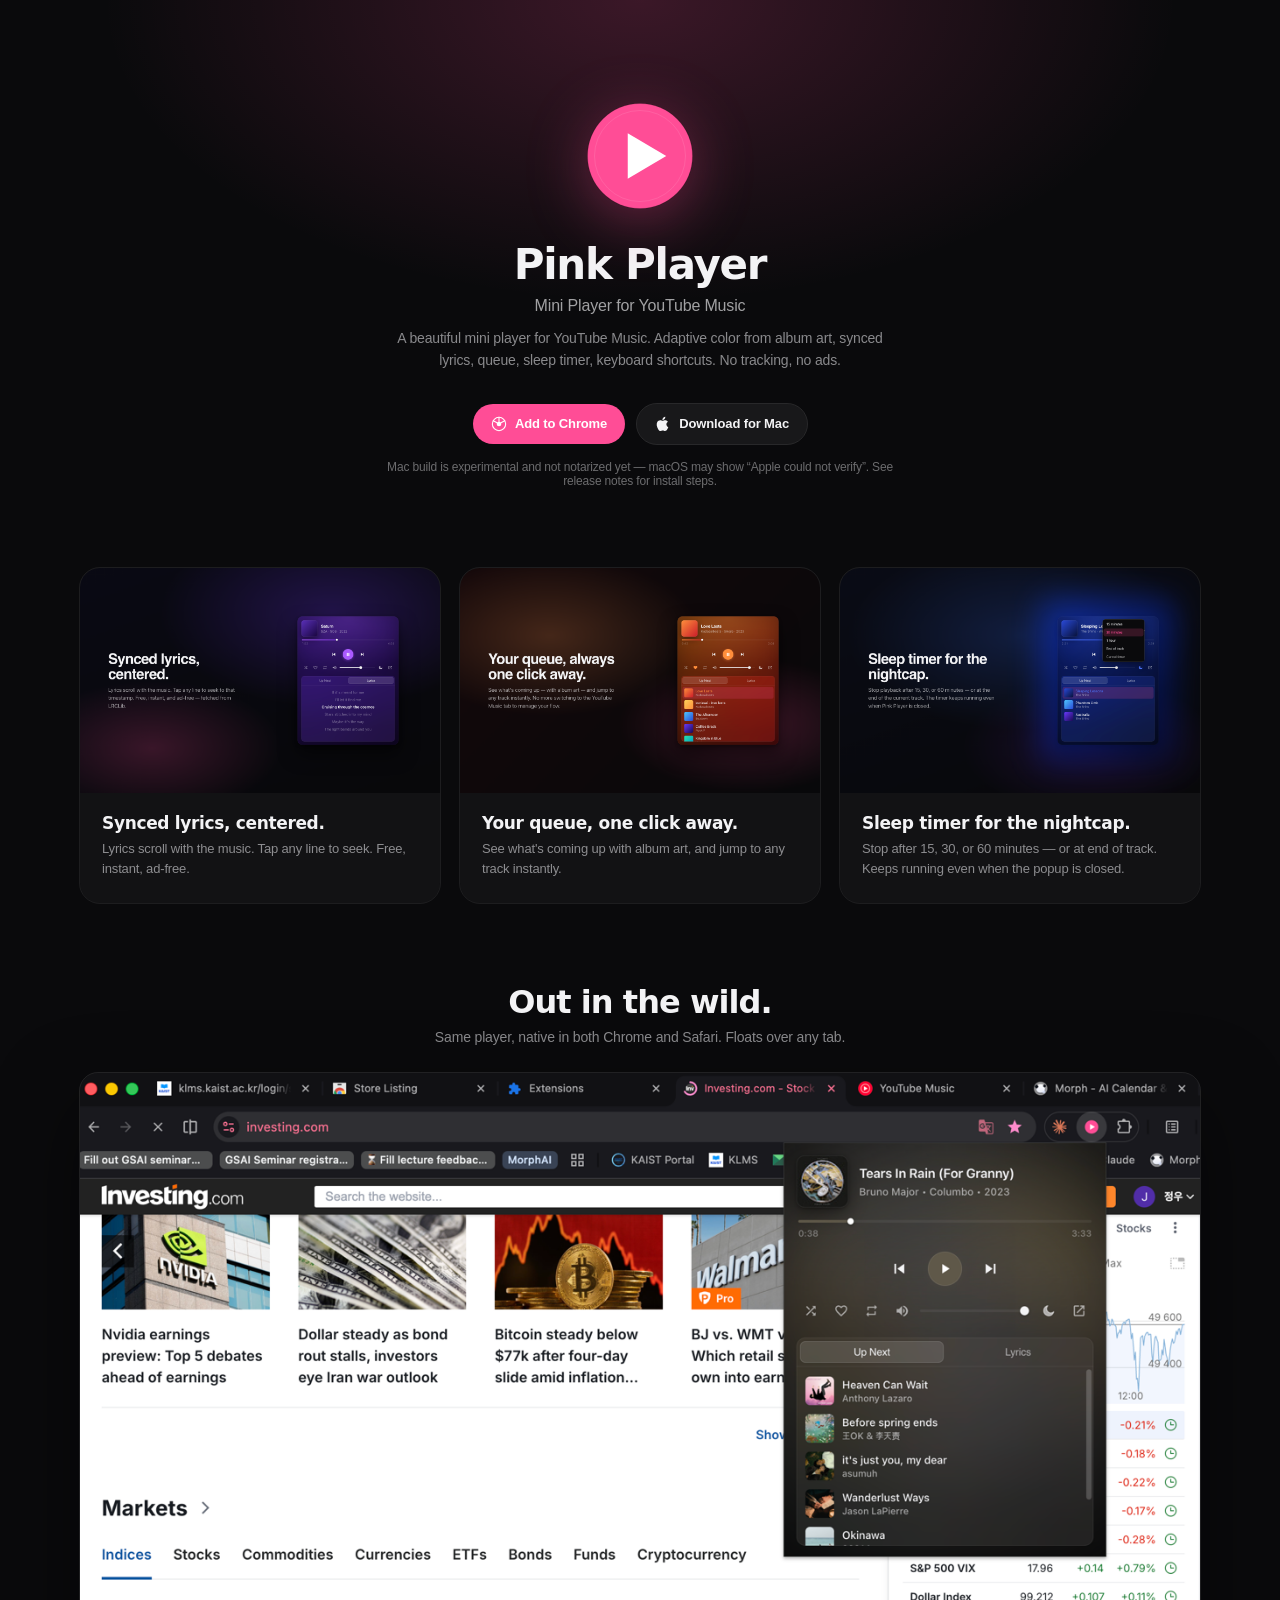
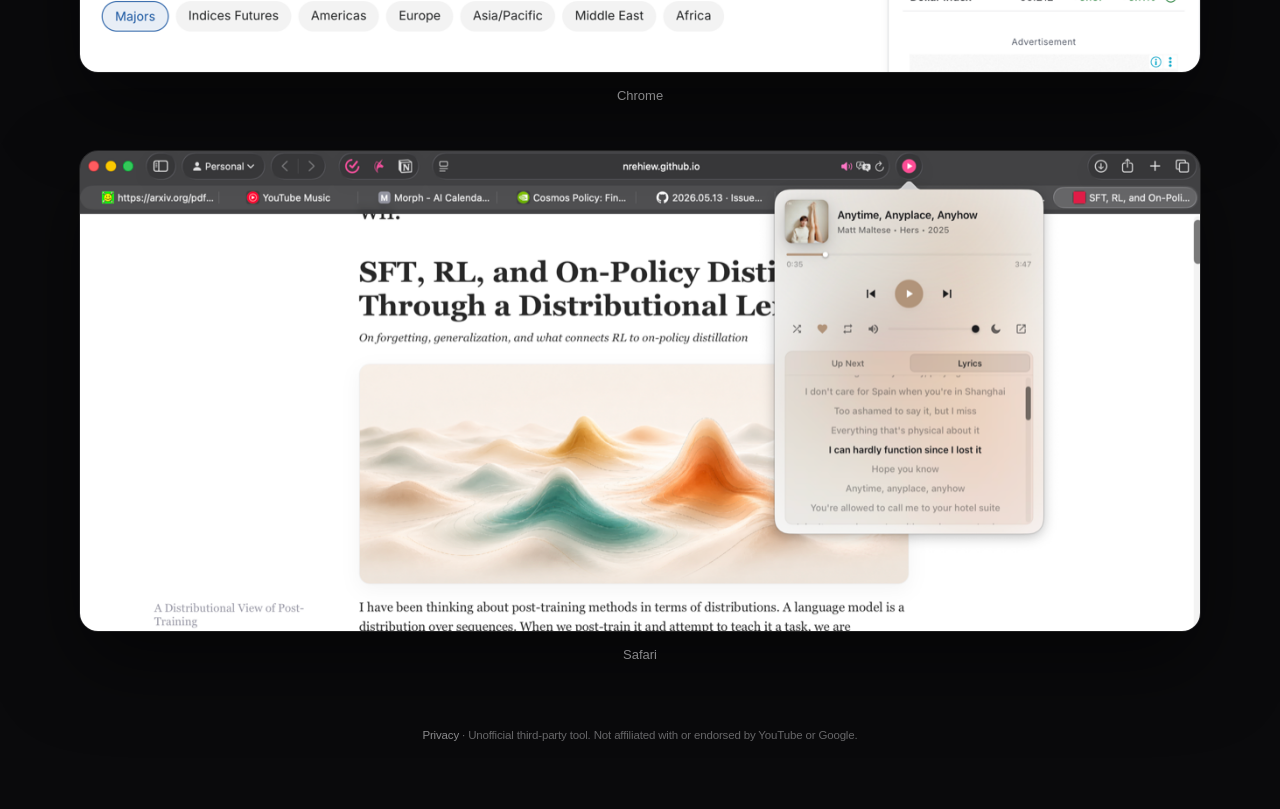
==== index.html @ 6474aeee "Clarify Mac build notarization warning" ====
<!DOCTYPE html>
<html lang="en">
<head>
  <meta charset="utf-8" />
  <meta name="viewport" content="width=device-width, initial-scale=1" />
  <title>Pink Player — Mini for YouTube Music</title>
  <meta name="description" content="Beautiful mini player for YouTube Music. Adaptive color, synced lyrics, queue, sleep timer." />
  <meta property="og:title" content="Pink Player — Mini for YouTube Music" />
  <meta property="og:description" content="Beautiful mini player for YouTube Music. Adaptive color, synced lyrics, queue, sleep timer." />
  <meta property="og:image" content="https://raw.githubusercontent.com/jungwoo-ahn/Pink-Player/main/screenshots/social-preview.png" />
  <link rel="icon" type="image/svg+xml" href="data:image/svg+xml,%3Csvg xmlns='http://www.w3.org/2000/svg' viewBox='0 0 64 64'%3E%3Ccircle cx='32' cy='32' r='30' fill='%23ff4d96'/%3E%3Cpath d='M25 19 L25 45 L47 32 Z' fill='white'/%3E%3C/svg%3E" />
  <style>
    :root { color-scheme: dark; }
    * { box-sizing: border-box; }
    html, body { background: #0a0a0c; }
    body {
      margin: 0;
      padding: 0 24px 64px;
      font-family: -apple-system, BlinkMacSystemFont, "SF Pro Text", "Helvetica Neue", sans-serif;
      letter-spacing: -0.01em;
      color: #f3f3f5;
      -webkit-font-smoothing: antialiased;
      display: flex;
      flex-direction: column;
      align-items: center;
    }
    .ambient {
      position: absolute; top: 0; left: 0; right: 0; height: 720px; z-index: 0; pointer-events: none;
      background: radial-gradient(60% 60% at 50% 0%, rgba(255,77,150,0.20), transparent 70%);
    }

    /* =========================================================================
       Hero
       ========================================================================= */
    .hero {
      position: relative; z-index: 1;
      max-width: 520px; width: 100%;
      text-align: center;
      padding: 100px 0 56px;
    }
    .icon {
      width: 112px; height: 112px;
      margin: 0 auto 24px;
      filter: drop-shadow(0 12px 30px rgba(255,77,150,0.35));
    }
    h1 {
      font-family: -apple-system, BlinkMacSystemFont, "SF Pro Display", system-ui, sans-serif;
      font-size: 42px; font-weight: 700;
      letter-spacing: -0.03em;
      margin: 0 0 8px;
    }
    .tag {
      font-size: 16px;
      color: rgba(243,243,245,0.65);
      margin: 0 0 12px;
    }
    .desc {
      font-size: 14px;
      color: rgba(243,243,245,0.55);
      margin: 0 0 32px;
      line-height: 1.6;
    }
    .actions {
      display: flex; gap: 12px;
      justify-content: center; flex-wrap: wrap;
    }
    .btn {
      display: inline-flex; align-items: center; justify-content: center;
      height: 40px; padding: 0 18px;
      border-radius: 20px;
      font-size: 13px; font-weight: 600;
      letter-spacing: -0.01em;
      text-decoration: none;
      transition: transform 120ms ease, background-color 160ms ease, opacity 160ms ease;
    }
    .btn-primary { background: #ff4d96; color: #fff; }
    .btn-primary:hover { transform: scale(1.03); }
    .btn-ghost {
      background: rgba(255,255,255,0.06);
      color: #f3f3f5;
      outline: 0.5px solid rgba(255,255,255,0.12);
    }
    .btn-ghost:hover { background: rgba(255,255,255,0.10); }
    .btn svg { width: 16px; height: 16px; margin-right: 8px; }
    .hint {
      margin: 16px 0 0;
      color: rgba(243,243,245,0.42);
      font-size: 12px;
    }

    /* =========================================================================
       Features
       ========================================================================= */
    .features {
      position: relative; z-index: 1;
      width: 100%; max-width: 1120px;
      display: grid;
      grid-template-columns: repeat(3, 1fr);
      gap: 20px;
      margin: 24px 0 0;
    }
    .feature {
      background: rgba(255,255,255,0.03);
      border-radius: 20px;
      outline: 0.5px solid rgba(255,255,255,0.08);
      outline-offset: -0.5px;
      overflow: hidden;
      display: flex; flex-direction: column;
    }
    .feature img {
      display: block;
      width: 100%;
      aspect-ratio: 1280 / 800;
      object-fit: cover;
      background: #0a0a0c;
    }
    .feature .copy { padding: 20px 22px 24px; }
    .feature h3 {
      margin: 0 0 6px;
      font-family: -apple-system, BlinkMacSystemFont, "SF Pro Display", system-ui, sans-serif;
      font-size: 17px; font-weight: 600;
      letter-spacing: -0.02em;
    }
    .feature p {
      margin: 0;
      font-size: 13px;
      line-height: 1.55;
      color: rgba(243,243,245,0.55);
    }
    @media (max-width: 760px) {
      .features { grid-template-columns: 1fr; max-width: 520px; }
    }

    /* =========================================================================
       Out in the wild — Chrome & Safari
       ========================================================================= */
    .wild {
      position: relative; z-index: 1;
      width: 100%; max-width: 1120px;
      margin: 80px 0 0;
      text-align: center;
    }
    .wild h2 {
      font-family: -apple-system, BlinkMacSystemFont, "SF Pro Display", system-ui, sans-serif;
      font-size: 32px; font-weight: 700;
      letter-spacing: -0.03em;
      margin: 0 0 8px;
    }
    .wild .sub {
      margin: 0 0 28px;
      color: rgba(243,243,245,0.55);
      font-size: 14px;
    }
    .wild .shots {
      display: flex;
      flex-direction: column;
      gap: 48px;
    }
    .wild .shot { text-align: center; }
    .wild .shot .frame {
      border-radius: 18px;
      overflow: hidden;
      outline: 0.5px solid rgba(255,255,255,0.10);
      outline-offset: -0.5px;
      box-shadow: 0 32px 80px rgba(0,0,0,0.5);
    }
    .wild .shot img {
      display: block;
      width: 100%;
      height: auto;
      background: #0a0a0c;
    }
    .wild .shot .label {
      margin: 16px 0 0;
      font-size: 13px;
      color: rgba(243,243,245,0.55);
      letter-spacing: 0;
    }

    /* =========================================================================
       Footer
       ========================================================================= */
    .footer {
      position: relative; z-index: 1;
      max-width: 520px; width: 100%;
      margin-top: 64px;
      text-align: center;
      color: rgba(243,243,245,0.4);
      font-size: 11.5px;
      line-height: 1.7;
    }
    .footer a { color: rgba(243,243,245,0.55); text-decoration: none; }
    .footer a:hover { color: #f3f3f5; }
  </style>
</head>
<body>
  <div class="ambient"></div>

  <main class="hero">
    <svg class="icon" viewBox="0 0 64 64" xmlns="http://www.w3.org/2000/svg">
      <circle cx="32" cy="32" r="30" fill="#ff4d96"/>
      <circle cx="32" cy="32" r="30" fill="none" stroke="rgba(0,0,0,0.14)" stroke-width="0.6"/>
      <circle cx="32" cy="32" r="26" fill="none" stroke="rgba(255,255,255,0.12)" stroke-width="0.5"/>
      <path d="M25 19 L25 45 L47 32 Z" fill="#fff"/>
    </svg>
    <h1>Pink Player</h1>
    <p class="tag">Mini Player for YouTube Music</p>
    <p class="desc">
      A beautiful mini player for YouTube Music. Adaptive color from album art, synced lyrics, queue, sleep timer, keyboard shortcuts. No tracking, no ads.
    </p>
    <div class="actions">
      <a class="btn btn-primary" href="https://chromewebstore.google.com/detail/pink-player-%E2%80%94-mini-for-yo/aaikooaeajlfemfgfmembjkpbppmfloo">
        <svg viewBox="0 0 24 24" fill="none" aria-hidden="true">
          <circle cx="12" cy="12" r="10" stroke="currentColor" stroke-width="1.6"/>
          <circle cx="12" cy="12" r="3.5" fill="currentColor"/>
          <path d="M12 2 L12 8.5 M20.66 7 L15 10.25 M3.34 7 L9 10.25" stroke="currentColor" stroke-width="1.6" stroke-linecap="round"/>
        </svg>
        Add to Chrome
      </a>
      <a class="btn btn-ghost" href="https://github.com/jungwoo-ahn/pink-player-site/releases/download/mac-v1.0-debug/pink-player-1.0-mac-debug-v0.2.7-adhoc.zip">
        <svg viewBox="0 0 24 24" fill="currentColor" aria-hidden="true">
          <path d="M17.05 12.5c-.03-2.7 2.2-4 2.3-4.06-1.25-1.83-3.2-2.08-3.9-2.1-1.66-.17-3.24.97-4.08.97-.85 0-2.14-.95-3.52-.92-1.81.03-3.49 1.05-4.42 2.67-1.88 3.27-.48 8.1 1.36 10.76.9 1.3 1.96 2.76 3.35 2.7 1.35-.05 1.86-.87 3.49-.87 1.63 0 2.09.87 3.52.84 1.45-.02 2.37-1.32 3.26-2.62 1.03-1.5 1.45-2.97 1.47-3.05-.03-.01-2.82-1.08-2.85-4.32zm-2.67-7.94c.74-.9 1.24-2.15 1.1-3.4-1.07.05-2.36.72-3.13 1.6-.69.78-1.3 2.05-1.14 3.27 1.2.1 2.42-.6 3.17-1.47z"/>
        </svg>
        Download for Mac
      </a>
    </div>
    <p class="hint">
      Mac build is experimental and not notarized yet — macOS may show “Apple could not verify”. See release notes for install steps.
    </p>
  </main>

  <section class="features">
    <article class="feature">
      <img src="screenshots/feature-lyrics.png" alt="Synced lyrics in Pink Player" />
      <div class="copy">
        <h3>Synced lyrics, centered.</h3>
        <p>Lyrics scroll with the music. Tap any line to seek. Free, instant, ad-free.</p>
      </div>
    </article>
    <article class="feature">
      <img src="screenshots/feature-queue.png" alt="Queue view in Pink Player" />
      <div class="copy">
        <h3>Your queue, one click away.</h3>
        <p>See what's coming up with album art, and jump to any track instantly.</p>
      </div>
    </article>
    <article class="feature">
      <img src="screenshots/feature-sleep.png" alt="Sleep timer in Pink Player" />
      <div class="copy">
        <h3>Sleep timer for the nightcap.</h3>
        <p>Stop after 15, 30, or 60 minutes — or at end of track. Keeps running even when the popup is closed.</p>
      </div>
    </article>
  </section>

  <section class="wild">
    <h2>Out in the wild.</h2>
    <p class="sub">Same player, native in both Chrome and Safari. Floats over any tab.</p>
    <div class="shots">
      <div class="shot">
        <div class="frame">
          <img src="screenshots/screenshot-chrome.png" alt="Pink Player popup in Chrome, over a Google page" />
        </div>
        <p class="label">Chrome</p>
      </div>
      <div class="shot">
        <div class="frame">
          <img src="screenshots/screenshot-safari.png" alt="Pink Player popup in Safari, over apple.com" />
        </div>
        <p class="label">Safari</p>
      </div>
    </div>
  </section>

  <footer class="footer">
    <a href="privacy.html">Privacy</a> · Unofficial third-party tool. Not affiliated with or endorsed by YouTube or Google.
  </footer>
</body>
</html>
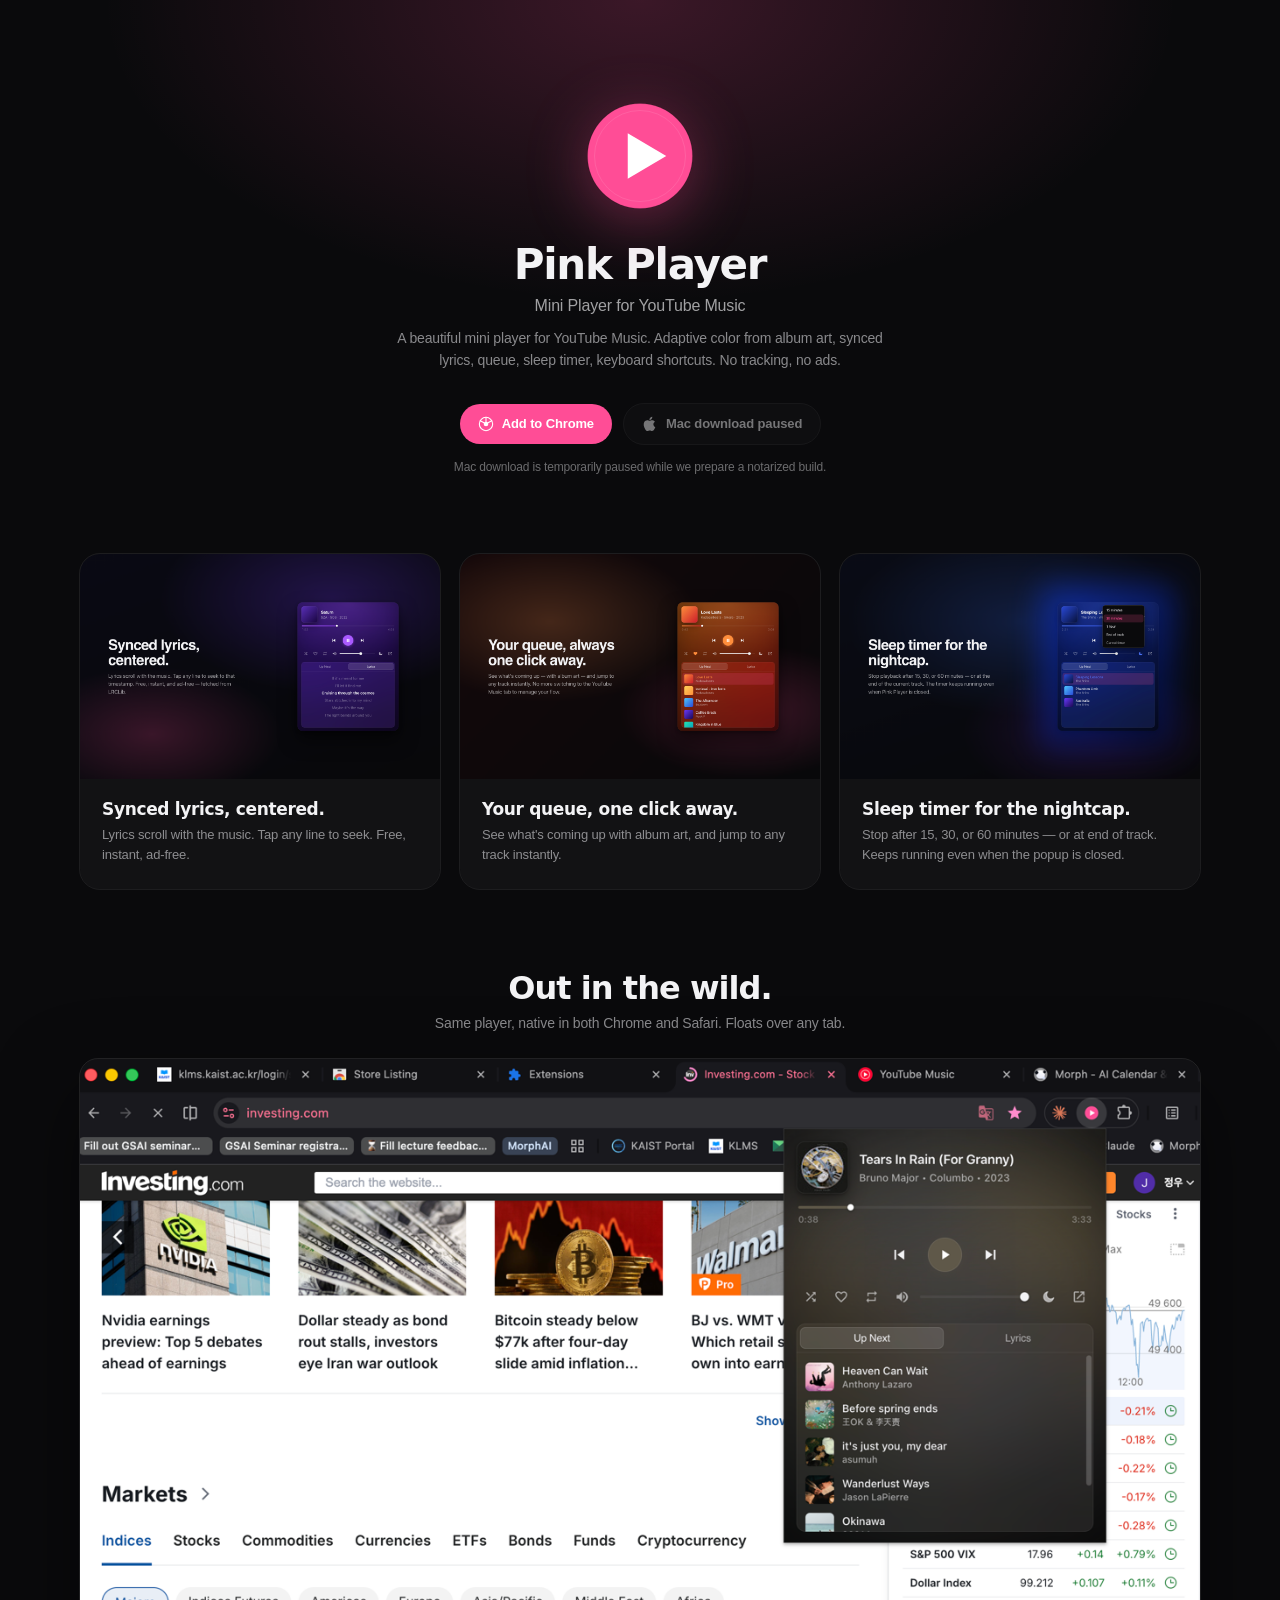
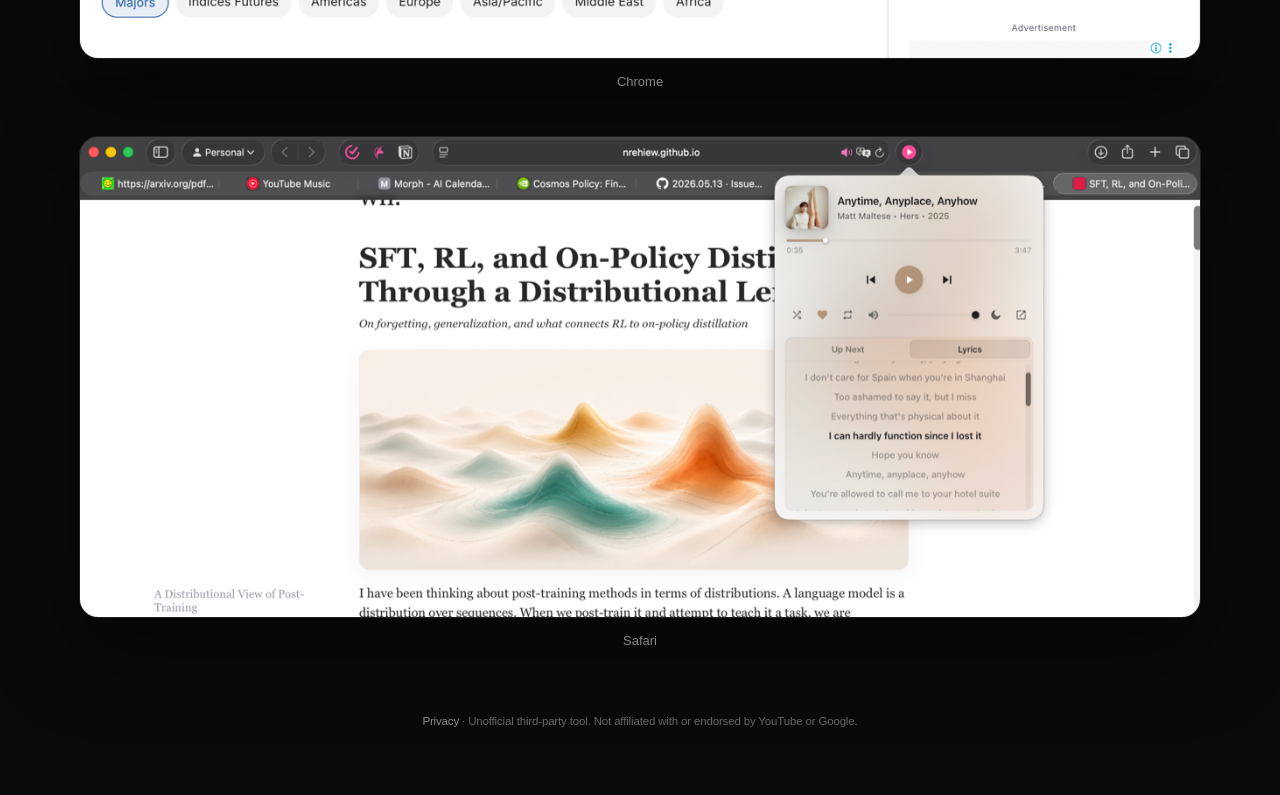
==== commit 6e7facb1: "Pause public Mac download" ====
--- a/index.html
+++ b/index.html
@@ -81,6 +81,13 @@
       outline: 0.5px solid rgba(255,255,255,0.12);
     }
     .btn-ghost:hover { background: rgba(255,255,255,0.10); }
+    .btn-disabled,
+    .btn-disabled:hover {
+      cursor: not-allowed;
+      opacity: 0.46;
+      transform: none;
+      background: rgba(255,255,255,0.04);
+    }
     .btn svg { width: 16px; height: 16px; margin-right: 8px; }
     .hint {
       margin: 16px 0 0;
@@ -217,15 +224,15 @@
         </svg>
         Add to Chrome
       </a>
-      <a class="btn btn-ghost" href="https://github.com/jungwoo-ahn/pink-player-site/releases/download/mac-v1.0-debug/pink-player-1.0-mac-debug-v0.2.7-adhoc.zip">
+      <span class="btn btn-ghost btn-disabled" aria-disabled="true" title="Temporarily unavailable while we prepare a notarized Mac build">
         <svg viewBox="0 0 24 24" fill="currentColor" aria-hidden="true">
           <path d="M17.05 12.5c-.03-2.7 2.2-4 2.3-4.06-1.25-1.83-3.2-2.08-3.9-2.1-1.66-.17-3.24.97-4.08.97-.85 0-2.14-.95-3.52-.92-1.81.03-3.49 1.05-4.42 2.67-1.88 3.27-.48 8.1 1.36 10.76.9 1.3 1.96 2.76 3.35 2.7 1.35-.05 1.86-.87 3.49-.87 1.63 0 2.09.87 3.52.84 1.45-.02 2.37-1.32 3.26-2.62 1.03-1.5 1.45-2.97 1.47-3.05-.03-.01-2.82-1.08-2.85-4.32zm-2.67-7.94c.74-.9 1.24-2.15 1.1-3.4-1.07.05-2.36.72-3.13 1.6-.69.78-1.3 2.05-1.14 3.27 1.2.1 2.42-.6 3.17-1.47z"/>
         </svg>
-        Download for Mac
-      </a>
+        Mac download paused
+      </span>
     </div>
     <p class="hint">
-      Mac build is experimental and not notarized yet — macOS may show “Apple could not verify”. See release notes for install steps.
+      Mac download is temporarily paused while we prepare a notarized build.
     </p>
   </main>
 
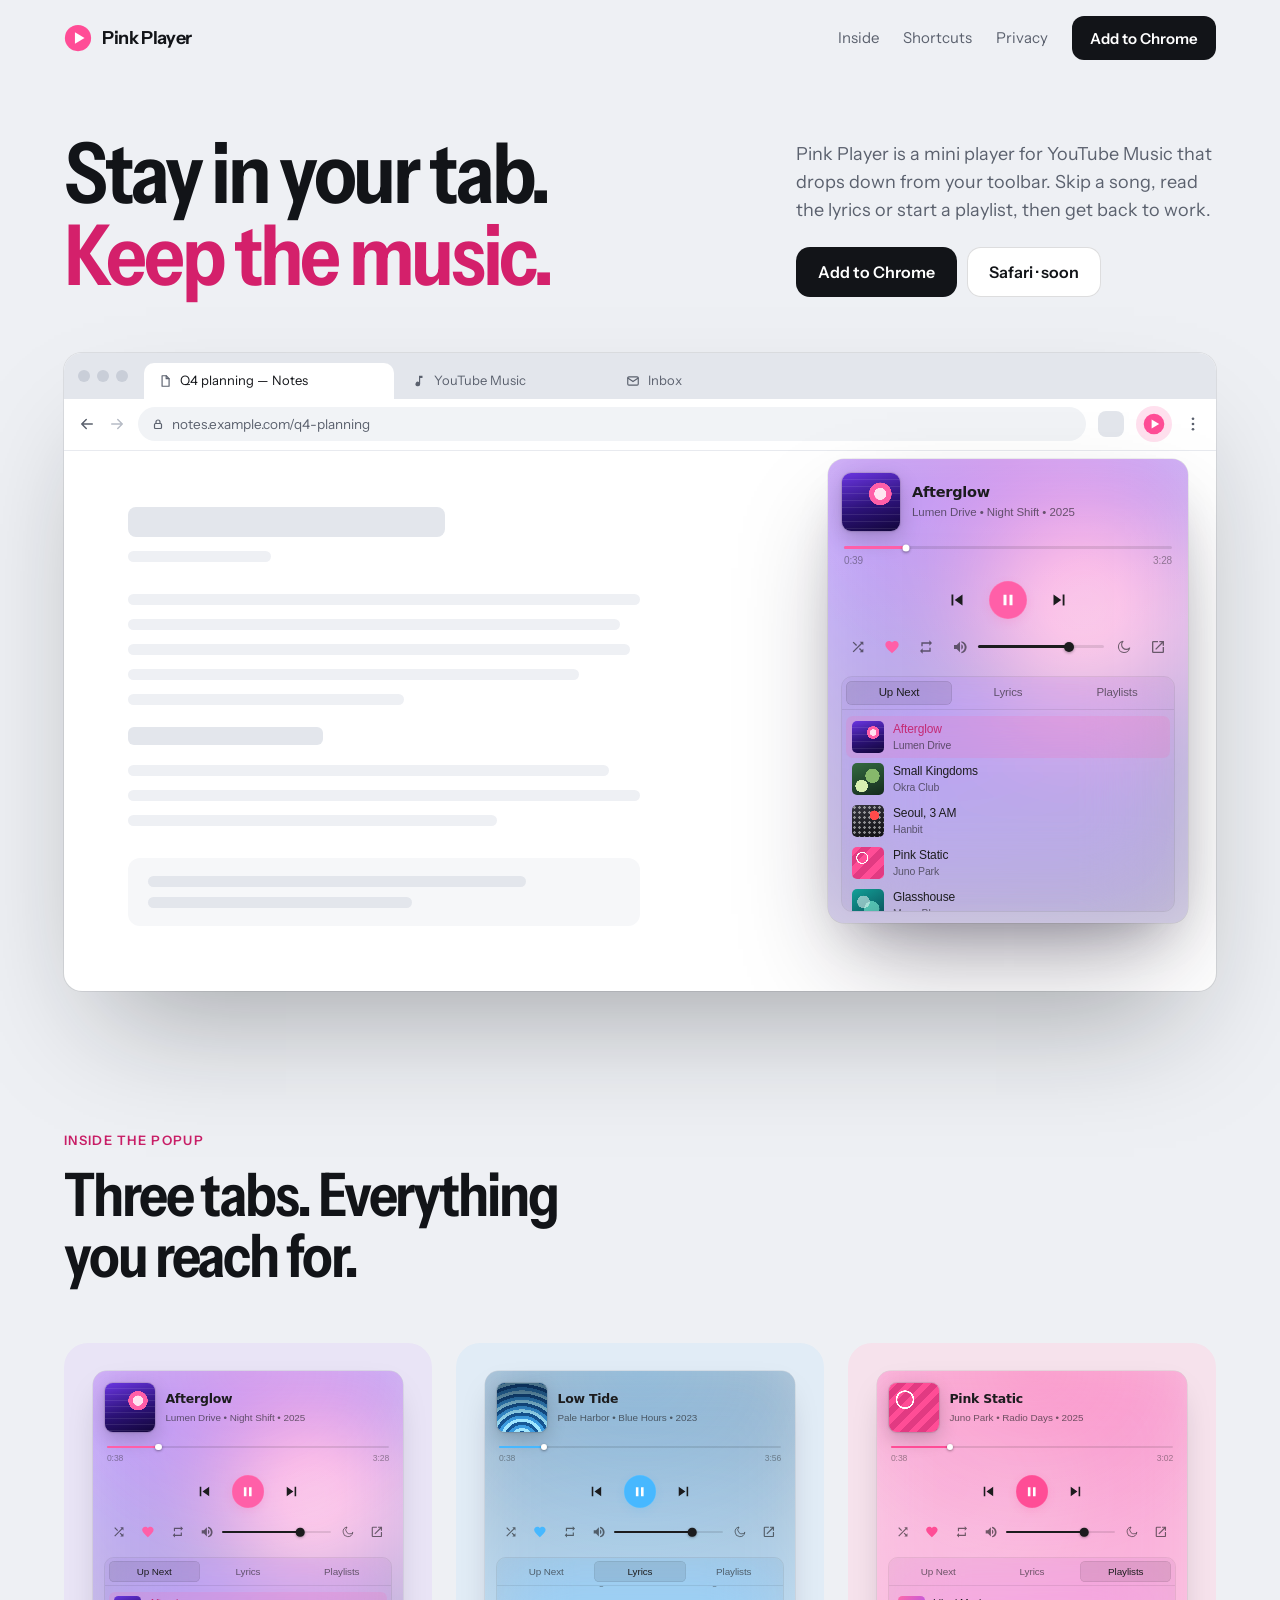
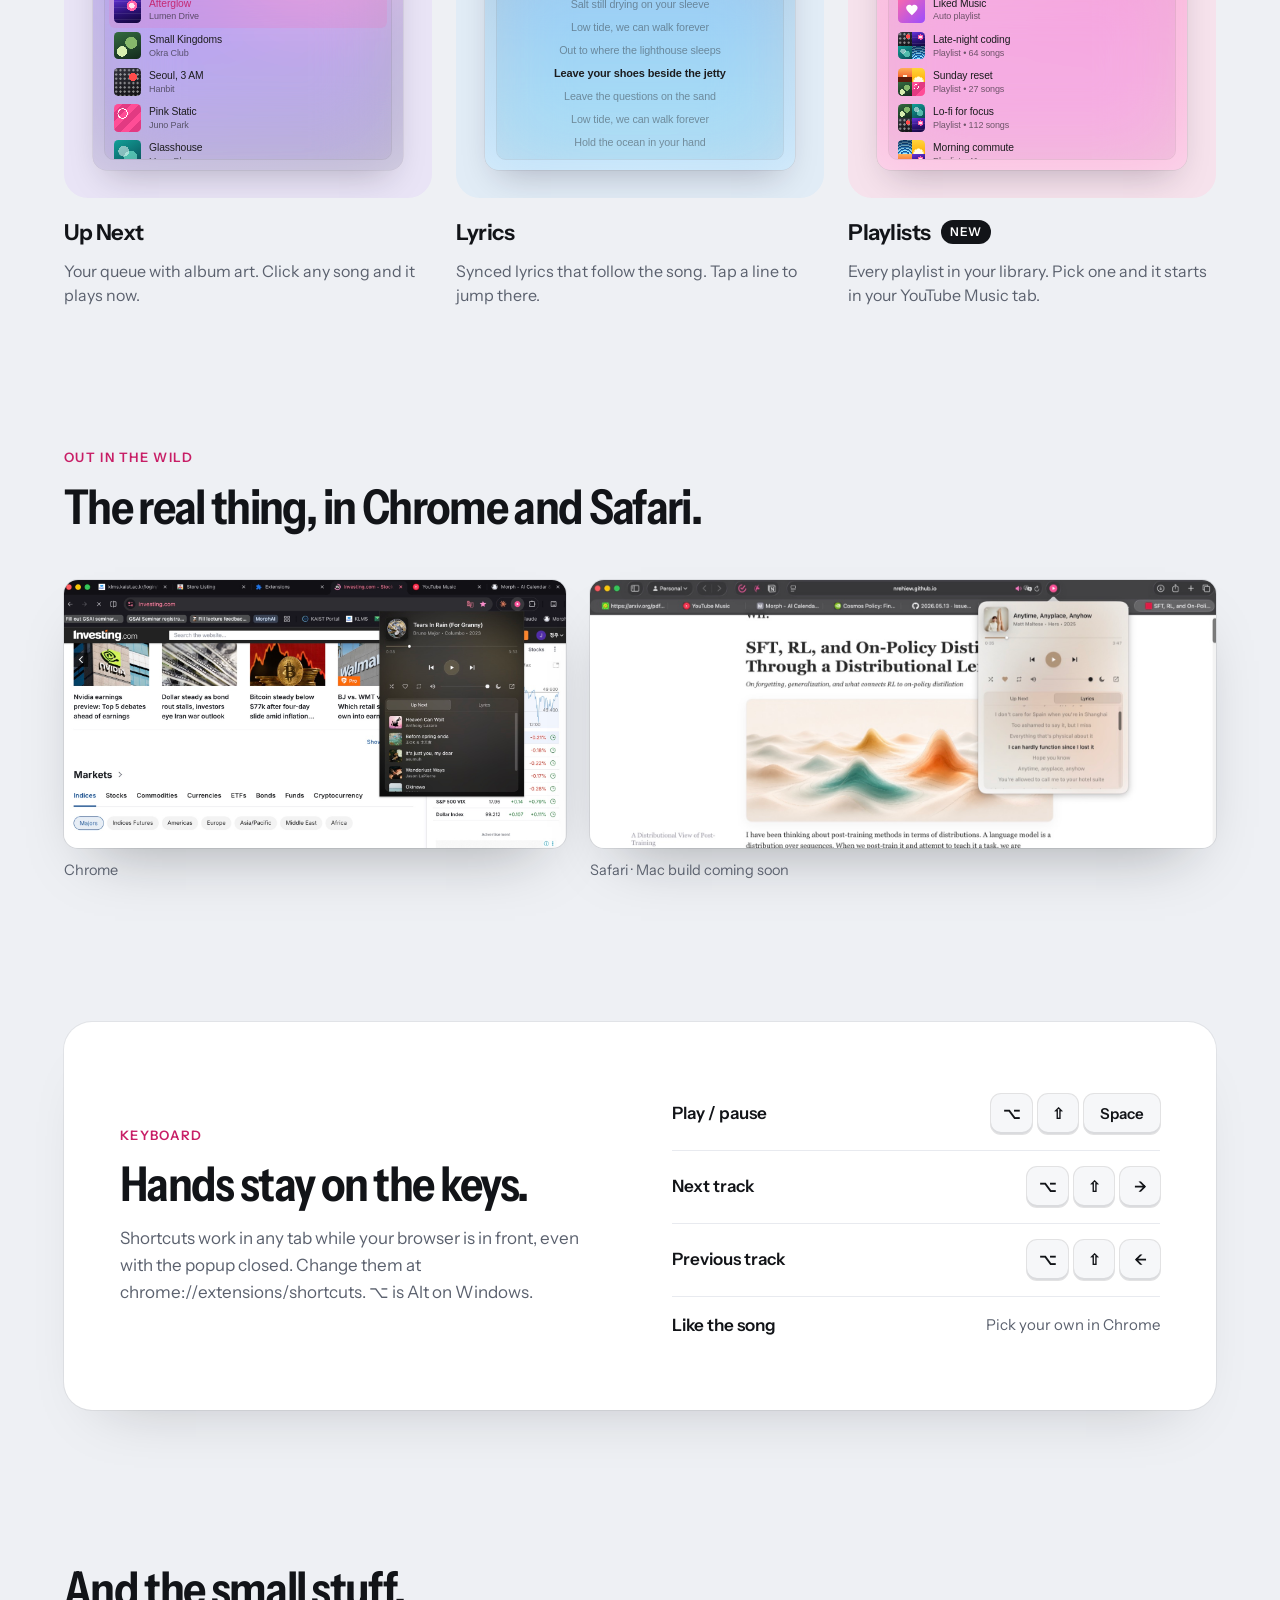
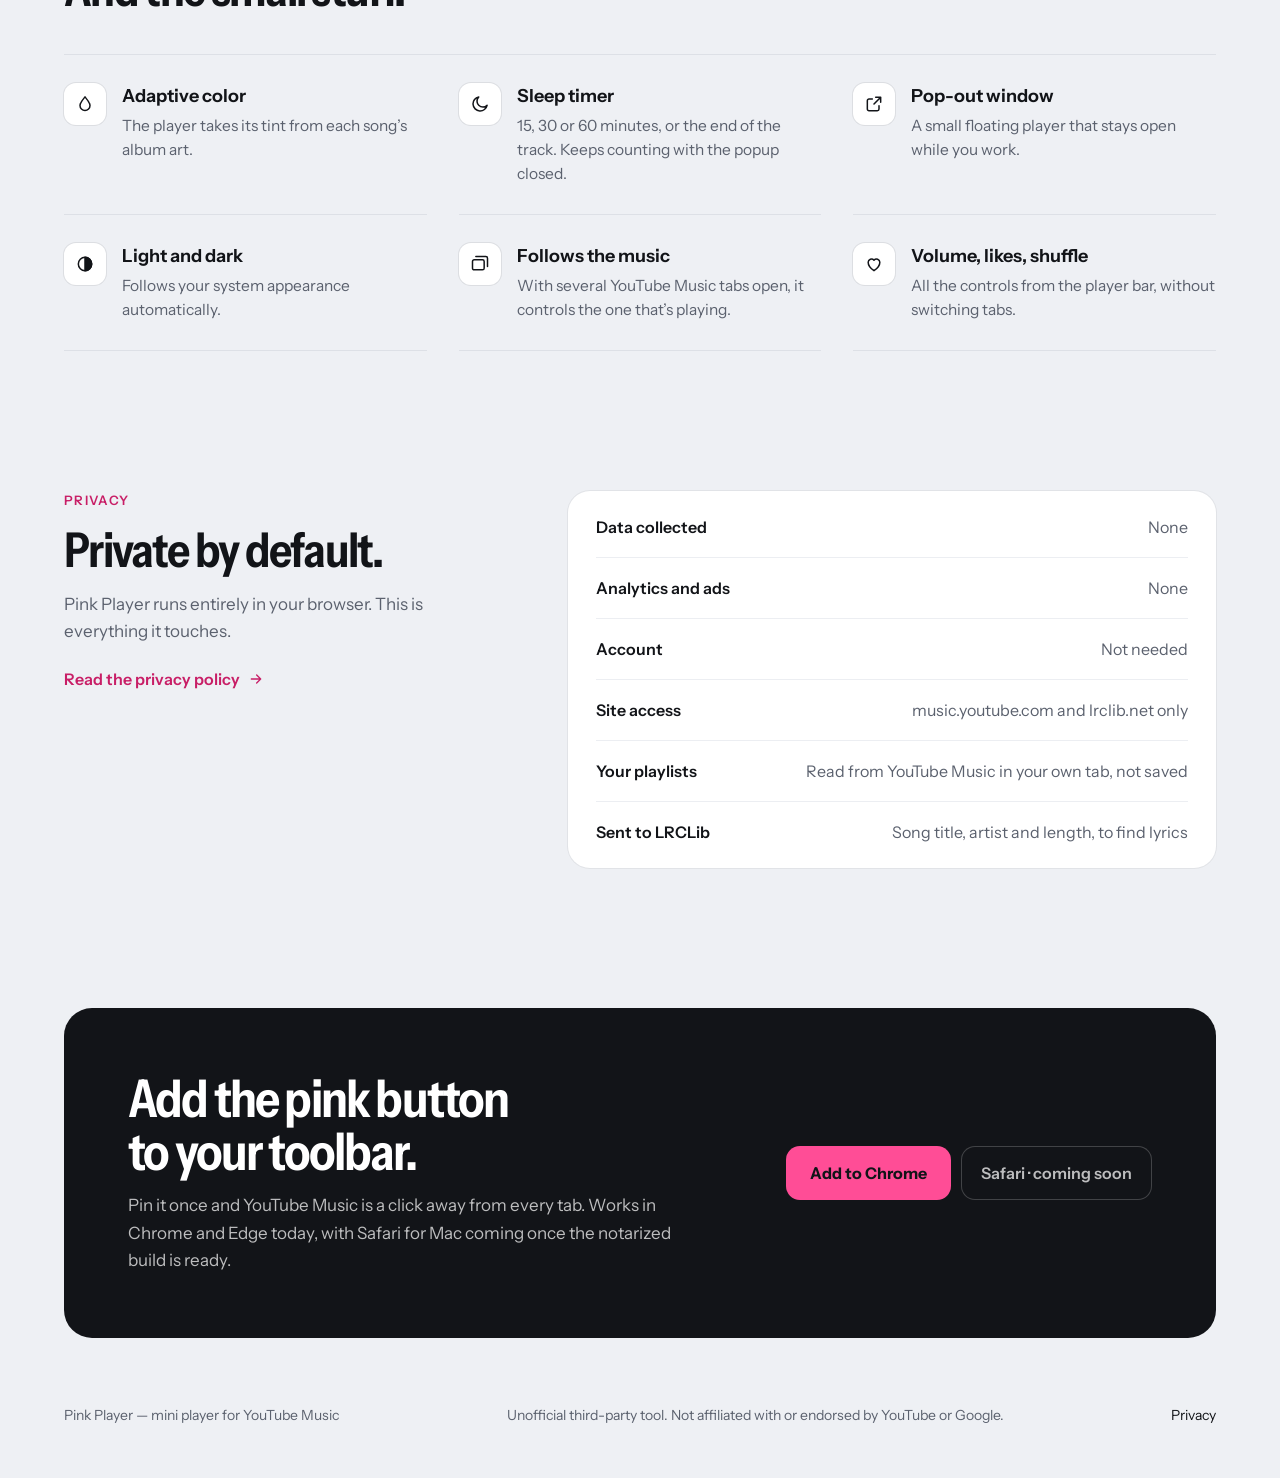
==== commit 72811043: "Redesign site: live player demo, playlists, real captures - New "In the Tab" layout: a browser scene" ====
--- a/index.html
+++ b/index.html
@@ -3,284 +3,255 @@
 <head>
   <meta charset="utf-8" />
   <meta name="viewport" content="width=device-width, initial-scale=1" />
-  <title>Pink Player — Mini for YouTube Music</title>
-  <meta name="description" content="Beautiful mini player for YouTube Music. Adaptive color, synced lyrics, queue, sleep timer." />
-  <meta property="og:title" content="Pink Player — Mini for YouTube Music" />
-  <meta property="og:description" content="Beautiful mini player for YouTube Music. Adaptive color, synced lyrics, queue, sleep timer." />
-  <meta property="og:image" content="https://raw.githubusercontent.com/jungwoo-ahn/Pink-Player/main/screenshots/social-preview.png" />
+  <title>Pink Player — Mini player for YouTube Music</title>
+  <meta name="description" content="A mini player for YouTube Music that drops down from your browser toolbar. Synced lyrics, your queue and your playlists, one click from any tab." />
+  <link rel="canonical" href="https://jungwoo-ahn.github.io/pink-player-site/" />
+  <meta name="theme-color" content="#eef0f4" />
+  <meta property="og:type" content="website" />
+  <meta property="og:url" content="https://jungwoo-ahn.github.io/pink-player-site/" />
+  <meta property="og:title" content="Pink Player — Mini player for YouTube Music" />
+  <meta property="og:description" content="Stay in your tab. Keep the music. Synced lyrics, your queue and your playlists, one click from any tab." />
+  <meta property="og:image" content="https://jungwoo-ahn.github.io/pink-player-site/screenshots/og-image.png" />
+  <meta property="og:image:width" content="1280" />
+  <meta property="og:image:height" content="640" />
+  <meta name="twitter:card" content="summary_large_image" />
   <link rel="icon" type="image/svg+xml" href="data:image/svg+xml,%3Csvg xmlns='http://www.w3.org/2000/svg' viewBox='0 0 64 64'%3E%3Ccircle cx='32' cy='32' r='30' fill='%23ff4d96'/%3E%3Cpath d='M25 19 L25 45 L47 32 Z' fill='white'/%3E%3C/svg%3E" />
-  <style>
-    :root { color-scheme: dark; }
-    * { box-sizing: border-box; }
-    html, body { background: #0a0a0c; }
-    body {
-      margin: 0;
-      padding: 0 24px 64px;
-      font-family: -apple-system, BlinkMacSystemFont, "SF Pro Text", "Helvetica Neue", sans-serif;
-      letter-spacing: -0.01em;
-      color: #f3f3f5;
-      -webkit-font-smoothing: antialiased;
-      display: flex;
-      flex-direction: column;
-      align-items: center;
-    }
-    .ambient {
-      position: absolute; top: 0; left: 0; right: 0; height: 720px; z-index: 0; pointer-events: none;
-      background: radial-gradient(60% 60% at 50% 0%, rgba(255,77,150,0.20), transparent 70%);
-    }
-
-    /* =========================================================================
-       Hero
-       ========================================================================= */
-    .hero {
-      position: relative; z-index: 1;
-      max-width: 520px; width: 100%;
-      text-align: center;
-      padding: 100px 0 56px;
-    }
-    .icon {
-      width: 112px; height: 112px;
-      margin: 0 auto 24px;
-      filter: drop-shadow(0 12px 30px rgba(255,77,150,0.35));
-    }
-    h1 {
-      font-family: -apple-system, BlinkMacSystemFont, "SF Pro Display", system-ui, sans-serif;
-      font-size: 42px; font-weight: 700;
-      letter-spacing: -0.03em;
-      margin: 0 0 8px;
-    }
-    .tag {
-      font-size: 16px;
-      color: rgba(243,243,245,0.65);
-      margin: 0 0 12px;
-    }
-    .desc {
-      font-size: 14px;
-      color: rgba(243,243,245,0.55);
-      margin: 0 0 32px;
-      line-height: 1.6;
-    }
-    .actions {
-      display: flex; gap: 12px;
-      justify-content: center; flex-wrap: wrap;
-    }
-    .btn {
-      display: inline-flex; align-items: center; justify-content: center;
-      height: 40px; padding: 0 18px;
-      border-radius: 20px;
-      font-size: 13px; font-weight: 600;
-      letter-spacing: -0.01em;
-      text-decoration: none;
-      transition: transform 120ms ease, background-color 160ms ease, opacity 160ms ease;
-    }
-    .btn-primary { background: #ff4d96; color: #fff; }
-    .btn-primary:hover { transform: scale(1.03); }
-    .btn-ghost {
-      background: rgba(255,255,255,0.06);
-      color: #f3f3f5;
-      outline: 0.5px solid rgba(255,255,255,0.12);
-    }
-    .btn-ghost:hover { background: rgba(255,255,255,0.10); }
-    .btn-disabled,
-    .btn-disabled:hover {
-      cursor: not-allowed;
-      opacity: 0.46;
-      transform: none;
-      background: rgba(255,255,255,0.04);
-    }
-    .btn svg { width: 16px; height: 16px; margin-right: 8px; }
-    .hint {
-      margin: 16px 0 0;
-      color: rgba(243,243,245,0.42);
-      font-size: 12px;
-    }
-
-    /* =========================================================================
-       Features
-       ========================================================================= */
-    .features {
-      position: relative; z-index: 1;
-      width: 100%; max-width: 1120px;
-      display: grid;
-      grid-template-columns: repeat(3, 1fr);
-      gap: 20px;
-      margin: 24px 0 0;
-    }
-    .feature {
-      background: rgba(255,255,255,0.03);
-      border-radius: 20px;
-      outline: 0.5px solid rgba(255,255,255,0.08);
-      outline-offset: -0.5px;
-      overflow: hidden;
-      display: flex; flex-direction: column;
-    }
-    .feature img {
-      display: block;
-      width: 100%;
-      aspect-ratio: 1280 / 800;
-      object-fit: cover;
-      background: #0a0a0c;
-    }
-    .feature .copy { padding: 20px 22px 24px; }
-    .feature h3 {
-      margin: 0 0 6px;
-      font-family: -apple-system, BlinkMacSystemFont, "SF Pro Display", system-ui, sans-serif;
-      font-size: 17px; font-weight: 600;
-      letter-spacing: -0.02em;
-    }
-    .feature p {
-      margin: 0;
-      font-size: 13px;
-      line-height: 1.55;
-      color: rgba(243,243,245,0.55);
-    }
-    @media (max-width: 760px) {
-      .features { grid-template-columns: 1fr; max-width: 520px; }
-    }
-
-    /* =========================================================================
-       Out in the wild — Chrome & Safari
-       ========================================================================= */
-    .wild {
-      position: relative; z-index: 1;
-      width: 100%; max-width: 1120px;
-      margin: 80px 0 0;
-      text-align: center;
-    }
-    .wild h2 {
-      font-family: -apple-system, BlinkMacSystemFont, "SF Pro Display", system-ui, sans-serif;
-      font-size: 32px; font-weight: 700;
-      letter-spacing: -0.03em;
-      margin: 0 0 8px;
-    }
-    .wild .sub {
-      margin: 0 0 28px;
-      color: rgba(243,243,245,0.55);
-      font-size: 14px;
-    }
-    .wild .shots {
-      display: flex;
-      flex-direction: column;
-      gap: 48px;
-    }
-    .wild .shot { text-align: center; }
-    .wild .shot .frame {
-      border-radius: 18px;
-      overflow: hidden;
-      outline: 0.5px solid rgba(255,255,255,0.10);
-      outline-offset: -0.5px;
-      box-shadow: 0 32px 80px rgba(0,0,0,0.5);
-    }
-    .wild .shot img {
-      display: block;
-      width: 100%;
-      height: auto;
-      background: #0a0a0c;
-    }
-    .wild .shot .label {
-      margin: 16px 0 0;
-      font-size: 13px;
-      color: rgba(243,243,245,0.55);
-      letter-spacing: 0;
-    }
-
-    /* =========================================================================
-       Footer
-       ========================================================================= */
-    .footer {
-      position: relative; z-index: 1;
-      max-width: 520px; width: 100%;
-      margin-top: 64px;
-      text-align: center;
-      color: rgba(243,243,245,0.4);
-      font-size: 11.5px;
-      line-height: 1.7;
-    }
-    .footer a { color: rgba(243,243,245,0.55); text-decoration: none; }
-    .footer a:hover { color: #f3f3f5; }
-  </style>
+  <link rel="preconnect" href="https://fonts.googleapis.com" />
+  <link rel="preconnect" href="https://fonts.gstatic.com" crossorigin />
+  <link rel="stylesheet" href="https://fonts.googleapis.com/css2?family=Instrument+Sans:wdth,wght@75..100,400..700&display=swap" />
+  <link rel="stylesheet" href="assets/site.css" />
+  <link rel="stylesheet" href="assets/player.css" />
+  <script src="assets/player.js" defer></script>
 </head>
 <body>
-  <div class="ambient"></div>
-
-  <main class="hero">
-    <svg class="icon" viewBox="0 0 64 64" xmlns="http://www.w3.org/2000/svg">
-      <circle cx="32" cy="32" r="30" fill="#ff4d96"/>
-      <circle cx="32" cy="32" r="30" fill="none" stroke="rgba(0,0,0,0.14)" stroke-width="0.6"/>
-      <circle cx="32" cy="32" r="26" fill="none" stroke="rgba(255,255,255,0.12)" stroke-width="0.5"/>
-      <path d="M25 19 L25 45 L47 32 Z" fill="#fff"/>
-    </svg>
-    <h1>Pink Player</h1>
-    <p class="tag">Mini Player for YouTube Music</p>
-    <p class="desc">
-      A beautiful mini player for YouTube Music. Adaptive color from album art, synced lyrics, queue, sleep timer, keyboard shortcuts. No tracking, no ads.
-    </p>
-    <div class="actions">
-      <a class="btn btn-primary" href="https://chromewebstore.google.com/detail/pink-player-%E2%80%94-mini-for-yo/aaikooaeajlfemfgfmembjkpbppmfloo">
-        <svg viewBox="0 0 24 24" fill="none" aria-hidden="true">
-          <circle cx="12" cy="12" r="10" stroke="currentColor" stroke-width="1.6"/>
-          <circle cx="12" cy="12" r="3.5" fill="currentColor"/>
-          <path d="M12 2 L12 8.5 M20.66 7 L15 10.25 M3.34 7 L9 10.25" stroke="currentColor" stroke-width="1.6" stroke-linecap="round"/>
-        </svg>
-        Add to Chrome
+  <a class="skip-link" href="#main">Skip to content</a>
+
+  <header class="site-header">
+    <div class="wrap">
+      <a class="brand" href="#top">
+        <svg width="28" height="28" viewBox="0 0 64 64" aria-hidden="true"><circle cx="32" cy="32" r="30" fill="#ff4d96"/><path d="M25 19 L25 45 L47 32 Z" fill="#fff"/></svg>
+        Pink Player
       </a>
-      <span class="btn btn-ghost btn-disabled" aria-disabled="true" title="Temporarily unavailable while we prepare a notarized Mac build">
-        <svg viewBox="0 0 24 24" fill="currentColor" aria-hidden="true">
-          <path d="M17.05 12.5c-.03-2.7 2.2-4 2.3-4.06-1.25-1.83-3.2-2.08-3.9-2.1-1.66-.17-3.24.97-4.08.97-.85 0-2.14-.95-3.52-.92-1.81.03-3.49 1.05-4.42 2.67-1.88 3.27-.48 8.1 1.36 10.76.9 1.3 1.96 2.76 3.35 2.7 1.35-.05 1.86-.87 3.49-.87 1.63 0 2.09.87 3.52.84 1.45-.02 2.37-1.32 3.26-2.62 1.03-1.5 1.45-2.97 1.47-3.05-.03-.01-2.82-1.08-2.85-4.32zm-2.67-7.94c.74-.9 1.24-2.15 1.1-3.4-1.07.05-2.36.72-3.13 1.6-.69.78-1.3 2.05-1.14 3.27 1.2.1 2.42-.6 3.17-1.47z"/>
-        </svg>
-        Mac download paused
-      </span>
+      <nav class="nav" aria-label="Main">
+        <a class="nav-link hide-sm" href="#tabs">Inside</a>
+        <a class="nav-link hide-sm" href="#keys">Shortcuts</a>
+        <a class="nav-link hide-sm" href="#privacy">Privacy</a>
+        <a class="btn btn-dark btn-sm" href="https://chromewebstore.google.com/detail/pink-player-%E2%80%94-mini-for-yo/aaikooaeajlfemfgfmembjkpbppmfloo">Add to Chrome</a>
+      </nav>
     </div>
-    <p class="hint">
-      Mac download is temporarily paused while we prepare a notarized build.
-    </p>
+  </header>
+
+  <main id="main">
+    <section class="hero wrap" id="top">
+      <div class="hero-top">
+        <h1 class="display"><span>Stay in your tab.</span> <span class="accent">Keep the music.</span></h1>
+        <div class="hero-side">
+          <p class="lede">Pink Player is a mini player for YouTube Music that drops down from your toolbar. Skip a song, read the lyrics or start a playlist, then get back to work.</p>
+          <div class="actions">
+            <a class="btn btn-dark" href="https://chromewebstore.google.com/detail/pink-player-%E2%80%94-mini-for-yo/aaikooaeajlfemfgfmembjkpbppmfloo">Add to Chrome</a>
+            <a class="btn btn-light" href="#get">Safari · soon</a>
+          </div>
+        </div>
+      </div>
+
+      <div class="window">
+        <div class="window-tabs" aria-hidden="true">
+          <div class="window-dots"><span></span><span></span><span></span></div>
+          <div class="window-tab is-active">
+            <svg width="14" height="14" viewBox="0 0 24 24" fill="none" stroke="#5b616e" stroke-width="2" stroke-linecap="round" stroke-linejoin="round"><path d="M7 3h7l5 5v13H7z"/><path d="M14 3v5h5"/></svg>
+            <span>Q4 planning — Notes</span>
+          </div>
+          <div class="window-tab">
+            <svg width="14" height="14" viewBox="0 0 24 24" fill="#5b616e"><path d="M12 3v10.55A4 4 0 1 0 14 17V7h4V3z"/></svg>
+            <span>YouTube Music</span>
+          </div>
+          <div class="window-tab">
+            <svg width="14" height="14" viewBox="0 0 24 24" fill="none" stroke="#5b616e" stroke-width="2" stroke-linecap="round" stroke-linejoin="round"><rect x="3" y="5" width="18" height="14" rx="2"/><path d="M3 7l9 6 9-6"/></svg>
+            <span>Inbox</span>
+          </div>
+        </div>
+        <div class="window-bar" aria-hidden="true">
+          <svg width="18" height="18" viewBox="0 0 24 24" fill="none" stroke="#5b616e" stroke-width="2" stroke-linecap="round" stroke-linejoin="round"><path d="M19 12H5M11 6l-6 6 6 6"/></svg>
+          <svg width="18" height="18" viewBox="0 0 24 24" fill="none" stroke="#b7bcc6" stroke-width="2" stroke-linecap="round" stroke-linejoin="round"><path d="M5 12h14M13 6l6 6-6 6"/></svg>
+          <div class="window-url">
+            <svg width="12" height="12" viewBox="0 0 24 24" fill="none" stroke="#5b616e" stroke-width="2.4" stroke-linecap="round" stroke-linejoin="round"><rect x="5" y="11" width="14" height="10" rx="2"/><path d="M8 11V8a4 4 0 0 1 8 0v3"/></svg>
+            <span>notes.example.com/q4-planning</span>
+          </div>
+          <span class="window-ext"></span>
+          <span class="window-pp"><svg width="22" height="22" viewBox="0 0 64 64"><circle cx="32" cy="32" r="30" fill="#ff4d96"/><path d="M25 19 L25 45 L47 32 Z" fill="#fff"/></svg></span>
+          <svg width="18" height="18" viewBox="0 0 24 24" fill="#5b616e"><circle cx="12" cy="5" r="1.8"/><circle cx="12" cy="12" r="1.8"/><circle cx="12" cy="19" r="1.8"/></svg>
+        </div>
+        <div class="window-stage">
+          <div class="doc" aria-hidden="true">
+            <span class="doc-title"></span>
+            <span class="doc-meta"></span>
+            <span style="width: 100%"></span>
+            <span style="width: 96%"></span>
+            <span style="width: 98%"></span>
+            <span style="width: 88%"></span>
+            <span style="width: 54%"></span>
+            <span class="doc-h"></span>
+            <span style="width: 94%"></span>
+            <span style="width: 100%"></span>
+            <span style="width: 72%"></span>
+            <div class="doc-box"><span style="width: 80%"></span><span style="width: 56%"></span></div>
+          </div>
+          <div class="window-popup">
+            <div class="pp-host" data-pp-player data-track="afterglow" data-tab="queue" data-theme="light" data-shadow="deep" data-live></div>
+          </div>
+        </div>
+      </div>
+    </section>
+
+    <section class="section wrap" id="tabs" aria-labelledby="tabs-title">
+      <p class="eyebrow">Inside the popup</p>
+      <h2 class="title" id="tabs-title">Three tabs. Everything you reach for.</h2>
+      <div class="trio">
+        <article class="trio-card">
+          <div class="trio-stage tint-lilac">
+            <div class="pp-host" data-pp-player data-track="afterglow" data-tab="queue" data-theme="light" data-shadow="soft"></div>
+          </div>
+          <h3>Up Next</h3>
+          <p>Your queue with album art. Click any song and it plays now.</p>
+        </article>
+        <article class="trio-card">
+          <div class="trio-stage tint-sky">
+            <div class="pp-host" data-pp-player data-track="tide" data-tab="lyrics" data-theme="light" data-shadow="soft" data-live></div>
+          </div>
+          <h3>Lyrics</h3>
+          <p>Synced lyrics that follow the song. Tap a line to jump there.</p>
+        </article>
+        <article class="trio-card">
+          <div class="trio-stage tint-blush">
+            <div class="pp-host" data-pp-player data-track="static" data-tab="playlists" data-theme="light" data-shadow="soft"></div>
+          </div>
+          <div class="trio-head">
+            <h3>Playlists</h3>
+            <span class="badge">NEW</span>
+          </div>
+          <p>Every playlist in your library. Pick one and it starts in your YouTube Music tab.</p>
+        </article>
+      </div>
+    </section>
+
+    <section class="section wrap" id="wild" aria-labelledby="wild-title">
+      <p class="eyebrow">Out in the wild</p>
+      <h2 class="title title-sm" id="wild-title">The real thing, in Chrome and Safari.</h2>
+      <div class="wild">
+        <figure>
+          <a href="screenshots/wild-chrome.jpg">
+            <img src="screenshots/wild-chrome.jpg" width="1600" height="855" loading="lazy" alt="Pink Player open over a news site in Chrome, showing the Up Next queue" />
+          </a>
+          <figcaption>Chrome</figcaption>
+        </figure>
+        <figure>
+          <a href="screenshots/wild-safari.jpg">
+            <img src="screenshots/wild-safari.jpg" width="1600" height="686" loading="lazy" alt="Pink Player open over a blog post in Safari, showing synced lyrics" />
+          </a>
+          <figcaption>Safari · Mac build coming soon</figcaption>
+        </figure>
+      </div>
+    </section>
+
+    <section class="section wrap" id="keys" aria-labelledby="keys-title">
+      <div class="panel">
+        <div>
+          <p class="eyebrow">Keyboard</p>
+          <h2 class="title title-sm" id="keys-title">Hands stay on the keys.</h2>
+          <p class="copy">Shortcuts work in any tab while your browser is in front, even with the popup closed. Change them at chrome://extensions/shortcuts. ⌥ is Alt on Windows.</p>
+        </div>
+        <dl class="keys">
+          <div>
+            <dt>Play / pause</dt>
+            <dd><span class="sr-only">Option + Shift + Space</span><kbd aria-hidden="true">⌥</kbd><kbd aria-hidden="true">⇧</kbd><kbd class="wide" aria-hidden="true">Space</kbd></dd>
+          </div>
+          <div>
+            <dt>Next track</dt>
+            <dd><span class="sr-only">Option + Shift + Right arrow</span><kbd aria-hidden="true">⌥</kbd><kbd aria-hidden="true">⇧</kbd><kbd aria-hidden="true">→</kbd></dd>
+          </div>
+          <div>
+            <dt>Previous track</dt>
+            <dd><span class="sr-only">Option + Shift + Left arrow</span><kbd aria-hidden="true">⌥</kbd><kbd aria-hidden="true">⇧</kbd><kbd aria-hidden="true">←</kbd></dd>
+          </div>
+          <div>
+            <dt>Like the song</dt>
+            <dd class="note">Pick your own in Chrome</dd>
+          </div>
+        </dl>
+      </div>
+    </section>
+
+    <section class="section wrap" id="details" aria-labelledby="details-title">
+      <h2 class="title title-sm" id="details-title">And the small stuff.</h2>
+      <div class="details">
+        <div class="detail">
+          <span class="detail-icon" aria-hidden="true"><svg viewBox="0 0 24 24"><path d="M12 3.5c3 3.6 6 6.9 6 10.2a6 6 0 0 1-12 0c0-3.3 3-6.6 6-10.2z"/></svg></span>
+          <div><h3>Adaptive color</h3><p>The player takes its tint from each song’s album art.</p></div>
+        </div>
+        <div class="detail">
+          <span class="detail-icon" aria-hidden="true"><svg viewBox="0 0 24 24"><path d="M20.5 13.5A8.5 8.5 0 1 1 10.5 3.5 6.5 6.5 0 0 0 20.5 13.5z"/></svg></span>
+          <div><h3>Sleep timer</h3><p>15, 30 or 60 minutes, or the end of the track. Keeps counting with the popup closed.</p></div>
+        </div>
+        <div class="detail">
+          <span class="detail-icon" aria-hidden="true"><svg viewBox="0 0 24 24"><path d="M14 4h6v6M20 4l-8 8M18 14v4a2 2 0 0 1-2 2H6a2 2 0 0 1-2-2V8a2 2 0 0 1 2-2h4"/></svg></span>
+          <div><h3>Pop-out window</h3><p>A small floating player that stays open while you work.</p></div>
+        </div>
+        <div class="detail">
+          <span class="detail-icon" aria-hidden="true"><svg viewBox="0 0 24 24"><circle cx="12" cy="12" r="8"/><path d="M12 4a8 8 0 0 1 0 16z" fill="#121418"/></svg></span>
+          <div><h3>Light and dark</h3><p>Follows your system appearance automatically.</p></div>
+        </div>
+        <div class="detail">
+          <span class="detail-icon" aria-hidden="true"><svg viewBox="0 0 24 24"><rect x="3" y="7" width="14" height="12" rx="2"/><path d="M7 3h12a2 2 0 0 1 2 2v10"/></svg></span>
+          <div><h3>Follows the music</h3><p>With several YouTube Music tabs open, it controls the one that’s playing.</p></div>
+        </div>
+        <div class="detail">
+          <span class="detail-icon" aria-hidden="true"><svg viewBox="0 0 24 24"><path d="M12 20s-7-4.4-7-10a4 4 0 0 1 7-2.6A4 4 0 0 1 19 10c0 5.6-7 10-7 10z"/></svg></span>
+          <div><h3>Volume, likes, shuffle</h3><p>All the controls from the player bar, without switching tabs.</p></div>
+        </div>
+      </div>
+    </section>
+
+    <section class="section wrap" id="privacy" aria-labelledby="privacy-title">
+      <div class="split">
+        <div>
+          <p class="eyebrow">Privacy</p>
+          <h2 class="title title-sm" id="privacy-title">Private by default.</h2>
+          <p class="copy">Pink Player runs entirely in your browser. This is everything it touches.</p>
+          <a class="text-link" href="privacy.html">Read the privacy policy
+            <svg width="16" height="16" viewBox="0 0 24 24" fill="none" stroke="currentColor" stroke-width="2" stroke-linecap="round" stroke-linejoin="round" aria-hidden="true"><path d="M5 12h14M13 6l6 6-6 6"/></svg>
+          </a>
+        </div>
+        <dl class="facts">
+          <div><dt>Data collected</dt><dd>None</dd></div>
+          <div><dt>Analytics and ads</dt><dd>None</dd></div>
+          <div><dt>Account</dt><dd>Not needed</dd></div>
+          <div><dt>Site access</dt><dd>music.youtube.com and lrclib.net only</dd></div>
+          <div><dt>Your playlists</dt><dd>Read from YouTube Music in your own tab, not saved</dd></div>
+          <div><dt>Sent to LRCLib</dt><dd>Song title, artist and length, to find lyrics</dd></div>
+        </dl>
+      </div>
+    </section>
+
+    <section class="section wrap" id="get" aria-labelledby="get-title">
+      <div class="cta">
+        <div class="cta-copy">
+          <h2 id="get-title">Add the pink button to your toolbar.</h2>
+          <p>Pin it once and YouTube Music is a click away from every tab. Works in Chrome and Edge today, with Safari for Mac coming once the notarized build is ready.</p>
+        </div>
+        <div class="actions">
+          <a class="btn btn-pink btn-lg" href="https://chromewebstore.google.com/detail/pink-player-%E2%80%94-mini-for-yo/aaikooaeajlfemfgfmembjkpbppmfloo">Add to Chrome</a>
+          <span class="pill-muted">Safari · coming soon</span>
+        </div>
+      </div>
+    </section>
   </main>
 
-  <section class="features">
-    <article class="feature">
-      <img src="screenshots/feature-lyrics.png" alt="Synced lyrics in Pink Player" />
-      <div class="copy">
-        <h3>Synced lyrics, centered.</h3>
-        <p>Lyrics scroll with the music. Tap any line to seek. Free, instant, ad-free.</p>
-      </div>
-    </article>
-    <article class="feature">
-      <img src="screenshots/feature-queue.png" alt="Queue view in Pink Player" />
-      <div class="copy">
-        <h3>Your queue, one click away.</h3>
-        <p>See what's coming up with album art, and jump to any track instantly.</p>
-      </div>
-    </article>
-    <article class="feature">
-      <img src="screenshots/feature-sleep.png" alt="Sleep timer in Pink Player" />
-      <div class="copy">
-        <h3>Sleep timer for the nightcap.</h3>
-        <p>Stop after 15, 30, or 60 minutes — or at end of track. Keeps running even when the popup is closed.</p>
-      </div>
-    </article>
-  </section>
-
-  <section class="wild">
-    <h2>Out in the wild.</h2>
-    <p class="sub">Same player, native in both Chrome and Safari. Floats over any tab.</p>
-    <div class="shots">
-      <div class="shot">
-        <div class="frame">
-          <img src="screenshots/screenshot-chrome.png" alt="Pink Player popup in Chrome, over a Google page" />
-        </div>
-        <p class="label">Chrome</p>
-      </div>
-      <div class="shot">
-        <div class="frame">
-          <img src="screenshots/screenshot-safari.png" alt="Pink Player popup in Safari, over apple.com" />
-        </div>
-        <p class="label">Safari</p>
-      </div>
+  <footer class="site-footer">
+    <div class="wrap">
+      <span>Pink Player — mini player for YouTube Music</span>
+      <span>Unofficial third-party tool. Not affiliated with or endorsed by YouTube or Google.</span>
+      <a href="privacy.html">Privacy</a>
     </div>
-  </section>
-
-  <footer class="footer">
-    <a href="privacy.html">Privacy</a> · Unofficial third-party tool. Not affiliated with or endorsed by YouTube or Google.
   </footer>
 </body>
 </html>
--- a/assets/site.css
+++ b/assets/site.css
@@ -0,0 +1,681 @@
+/* =========================================================================
+   Pink Player — website ("In the Tab" direction)
+   ========================================================================= */
+
+:root {
+  color-scheme: light;
+  --ground: #eef0f4;
+  --surface: #ffffff;
+  --ink: #121418;
+  --dim: #5b616e;
+  --line: #dde0e6;
+  --line-soft: #eceef2;
+  --chrome: #e3e6ec;
+  --pink: #ff4d96;
+  --pink-text: #c81e66;
+  --pink-display: #d4206b;
+  --font: "Instrument Sans", -apple-system, BlinkMacSystemFont, "Segoe UI", sans-serif;
+}
+
+*,
+*::before,
+*::after { box-sizing: border-box; }
+
+html { scroll-behavior: smooth; }
+
+body {
+  margin: 0;
+  background: var(--ground);
+  color: var(--ink);
+  font: 16px/1.5 var(--font);
+  -webkit-font-smoothing: antialiased;
+  text-rendering: optimizeLegibility;
+  overflow-x: hidden;
+}
+
+a { color: var(--pink-text); }
+a:hover { color: #9e1450; }
+
+:focus-visible {
+  outline: 2px solid var(--pink-text);
+  outline-offset: 3px;
+}
+
+.sr-only {
+  position: absolute;
+  width: 1px;
+  height: 1px;
+  padding: 0;
+  margin: -1px;
+  overflow: hidden;
+  clip: rect(0, 0, 0, 0);
+  white-space: nowrap;
+  border: 0;
+}
+
+.skip-link {
+  position: absolute;
+  left: 16px;
+  top: -60px;
+  z-index: 10;
+  padding: 10px 16px;
+  border-radius: 10px;
+  background: var(--ink);
+  color: #fff;
+  font-weight: 600;
+  text-decoration: none;
+}
+.skip-link:focus { top: 12px; color: #fff; }
+
+.wrap {
+  max-width: 1200px;
+  margin: 0 auto;
+  padding: 0 24px;
+}
+
+/* -------------------------------------------------------------------------
+   Header
+   ------------------------------------------------------------------------- */
+.site-header .wrap {
+  display: flex;
+  align-items: center;
+  justify-content: space-between;
+  flex-wrap: wrap;
+  gap: 8px 24px;
+  padding-top: 16px;
+  padding-bottom: 16px;
+}
+.brand {
+  display: inline-flex;
+  align-items: center;
+  gap: 10px;
+  min-height: 44px;
+  color: var(--ink);
+  font-size: 18px;
+  font-weight: 650;
+  letter-spacing: -0.02em;
+  text-decoration: none;
+}
+.brand:hover { color: var(--ink); }
+.brand svg { flex-shrink: 0; }
+.nav {
+  display: flex;
+  align-items: center;
+  flex-wrap: wrap;
+  gap: 4px 24px;
+}
+.nav-link {
+  display: inline-flex;
+  align-items: center;
+  min-height: 44px;
+  color: var(--dim);
+  font-size: 15px;
+  text-decoration: none;
+}
+.nav-link:hover { color: var(--ink); }
+
+/* -------------------------------------------------------------------------
+   Buttons
+   ------------------------------------------------------------------------- */
+.btn {
+  display: inline-flex;
+  align-items: center;
+  justify-content: center;
+  gap: 8px;
+  height: 50px;
+  padding: 0 22px;
+  border-radius: 14px;
+  font: 600 16px/1 var(--font);
+  text-decoration: none;
+  white-space: nowrap;
+  transition: transform 120ms ease, background-color 160ms ease, box-shadow 160ms ease, filter 160ms ease;
+}
+.btn:active { transform: scale(0.98); }
+.btn-sm { height: 44px; padding: 0 18px; border-radius: 12px; font-size: 15px; }
+.btn-lg { height: 54px; padding: 0 24px; }
+.btn-dark { background: var(--ink); color: #fff; }
+.btn-dark:hover { background: #2a2d35; color: #fff; }
+.btn-light { background: var(--surface); color: var(--ink); box-shadow: inset 0 0 0 1px rgba(18, 20, 24, 0.14); }
+.btn-light:hover { color: var(--ink); box-shadow: inset 0 0 0 1px rgba(18, 20, 24, 0.32); }
+.btn-pink { background: var(--pink); color: var(--ink); font-weight: 700; }
+.btn-pink:hover { color: var(--ink); filter: brightness(1.06); }
+.pill-muted {
+  display: inline-flex;
+  align-items: center;
+  height: 54px;
+  padding: 0 20px;
+  border-radius: 14px;
+  box-shadow: inset 0 0 0 1px rgba(255, 255, 255, 0.2);
+  color: rgba(255, 255, 255, 0.72);
+  font-weight: 600;
+  white-space: nowrap;
+}
+
+/* -------------------------------------------------------------------------
+   Hero
+   ------------------------------------------------------------------------- */
+.hero { padding-top: 56px; }
+.hero-top {
+  display: flex;
+  flex-wrap: wrap;
+  align-items: flex-end;
+  justify-content: space-between;
+  gap: 28px 56px;
+}
+.display {
+  flex: 1 1 560px;
+  margin: 0;
+  font-size: clamp(48px, 7vw, 84px);
+  font-weight: 650;
+  font-stretch: 85%;
+  line-height: 0.98;
+  letter-spacing: -0.04em;
+}
+.display span { display: block; }
+.display .accent { color: var(--pink-display); }
+.hero-side {
+  flex: 1 1 340px;
+  max-width: 420px;
+  display: flex;
+  flex-direction: column;
+  gap: 22px;
+}
+.lede {
+  margin: 0;
+  font-size: 18px;
+  line-height: 1.55;
+  color: var(--dim);
+  text-wrap: pretty;
+}
+.actions {
+  display: flex;
+  flex-wrap: wrap;
+  gap: 10px;
+}
+
+/* Browser window illustration */
+.window {
+  margin-top: 56px;
+  border-radius: 18px;
+  background: var(--surface);
+  box-shadow: 0 60px 120px -40px rgba(18, 20, 24, 0.35), 0 0 0 1px rgba(18, 20, 24, 0.08);
+  overflow: hidden;
+}
+.window-tabs {
+  height: 46px;
+  padding: 0 14px;
+  background: var(--chrome);
+  display: flex;
+  align-items: flex-end;
+  gap: 4px;
+}
+.window-dots {
+  align-self: center;
+  display: flex;
+  gap: 7px;
+  margin-right: 12px;
+}
+.window-dots span {
+  width: 12px;
+  height: 12px;
+  border-radius: 50%;
+  background: #c9ced8;
+}
+.window-tab {
+  height: 36px;
+  min-width: 0;
+  flex: 0 1 210px;
+  padding: 0 14px;
+  display: flex;
+  align-items: center;
+  gap: 8px;
+  font-size: 13px;
+  color: var(--dim);
+}
+.window-tab svg { flex-shrink: 0; }
+.window-tab span {
+  white-space: nowrap;
+  overflow: hidden;
+  text-overflow: ellipsis;
+}
+.window-tab.is-active {
+  flex-basis: 250px;
+  border-radius: 10px 10px 0 0;
+  background: var(--surface);
+  color: var(--ink);
+}
+.window-bar {
+  height: 52px;
+  padding: 0 14px;
+  border-bottom: 1px solid #e8eaef;
+  display: flex;
+  align-items: center;
+  gap: 12px;
+}
+.window-bar > svg { flex-shrink: 0; }
+.window-url {
+  flex: 1;
+  min-width: 0;
+  height: 34px;
+  padding: 0 14px;
+  border-radius: 17px;
+  background: #f1f3f6;
+  display: flex;
+  align-items: center;
+  gap: 8px;
+  font-size: 13.5px;
+  color: var(--dim);
+}
+.window-url svg { flex-shrink: 0; }
+.window-url span {
+  white-space: nowrap;
+  overflow: hidden;
+  text-overflow: ellipsis;
+}
+.window-ext {
+  width: 26px;
+  height: 26px;
+  border-radius: 8px;
+  background: var(--chrome);
+  flex-shrink: 0;
+}
+.window-pp {
+  width: 36px;
+  height: 36px;
+  border-radius: 50%;
+  background: #ffe0ee;
+  flex-shrink: 0;
+  display: inline-flex;
+  align-items: center;
+  justify-content: center;
+}
+.window-stage {
+  position: relative;
+  height: 540px;
+}
+.doc {
+  max-width: 640px;
+  padding: 56px 64px;
+  display: flex;
+  flex-direction: column;
+  gap: 14px;
+}
+.doc span {
+  display: block;
+  height: 11px;
+  border-radius: 6px;
+  background: #eef0f4;
+}
+.doc .doc-title { height: 30px; width: 62%; border-radius: 8px; background: var(--chrome); }
+.doc .doc-meta { width: 28%; margin-bottom: 18px; }
+.doc .doc-h { height: 18px; width: 38%; background: var(--chrome); margin: 8px 0 6px; }
+.doc .doc-box {
+  height: auto;
+  padding: 18px 20px;
+  border-radius: 12px;
+  background: #f6f7f9;
+  display: flex;
+  flex-direction: column;
+  gap: 10px;
+  margin-top: 18px;
+}
+.doc .doc-box span { background: var(--chrome); }
+.window-popup {
+  position: absolute;
+  right: 28px;
+  top: 8px;
+  z-index: 2;
+}
+
+/* -------------------------------------------------------------------------
+   Sections
+   ------------------------------------------------------------------------- */
+.section { padding-top: 140px; }
+.eyebrow {
+  margin: 0;
+  font-size: 13px;
+  font-weight: 600;
+  letter-spacing: 0.1em;
+  text-transform: uppercase;
+  color: var(--pink-text);
+}
+.title {
+  margin: 14px 0 0;
+  max-width: 720px;
+  font-size: clamp(38px, 5vw, 60px);
+  font-weight: 650;
+  font-stretch: 85%;
+  line-height: 1.02;
+  letter-spacing: -0.035em;
+  text-wrap: balance;
+}
+.title-sm {
+  font-size: clamp(34px, 4vw, 48px);
+  line-height: 1.04;
+}
+.copy {
+  margin: 16px 0 0;
+  font-size: 17px;
+  line-height: 1.6;
+  color: var(--dim);
+}
+
+/* Three tabs */
+.trio {
+  margin-top: 56px;
+  display: grid;
+  grid-template-columns: repeat(auto-fit, minmax(min(340px, 100%), 1fr));
+  gap: 40px 24px;
+}
+.trio-card {
+  display: flex;
+  flex-direction: column;
+  gap: 10px;
+}
+.trio-stage {
+  margin-bottom: 8px;
+  padding: 28px 0;
+  border-radius: 24px;
+  display: flex;
+  justify-content: center;
+  overflow: hidden;
+}
+.trio-stage .pp-host { zoom: 0.86; }
+.tint-lilac { background: #e9e4f6; }
+.tint-sky { background: #e1ecf6; }
+.tint-blush { background: #f6e2ec; }
+.trio-card h3 {
+  margin: 0;
+  font-size: 22px;
+  font-weight: 650;
+  letter-spacing: -0.02em;
+}
+.trio-card p {
+  margin: 0;
+  line-height: 1.55;
+  color: var(--dim);
+}
+.trio-head {
+  display: flex;
+  align-items: center;
+  gap: 10px;
+}
+.badge {
+  display: inline-flex;
+  align-items: center;
+  height: 24px;
+  padding: 0 9px;
+  border-radius: 999px;
+  background: var(--ink);
+  color: #fff;
+  font-size: 12px;
+  font-weight: 600;
+  letter-spacing: 0.04em;
+}
+
+/* Real screenshots: one row, equal heights (columns follow each image's aspect ratio) */
+.wild {
+  margin-top: 48px;
+  display: grid;
+  grid-template-columns: 1.8714fr 2.3297fr;
+  gap: 24px;
+  align-items: start;
+}
+.wild figure { margin: 0; min-width: 0; }
+.wild a {
+  display: block;
+  border-radius: 14px;
+  overflow: hidden;
+  box-shadow: 0 30px 60px -30px rgba(18, 20, 24, 0.35), 0 0 0 1px rgba(18, 20, 24, 0.08);
+  transition: transform 160ms ease, box-shadow 160ms ease;
+}
+.wild a:hover {
+  transform: translateY(-2px);
+  box-shadow: 0 36px 70px -30px rgba(18, 20, 24, 0.4), 0 0 0 1px rgba(18, 20, 24, 0.1);
+}
+.wild img {
+  display: block;
+  width: 100%;
+  height: auto;
+}
+.wild figcaption {
+  margin-top: 12px;
+  font-size: 14.5px;
+  color: var(--dim);
+}
+
+/* Keyboard */
+.panel {
+  border-radius: 28px;
+  background: var(--surface);
+  box-shadow: 0 0 0 1px rgba(18, 20, 24, 0.06), 0 30px 60px -40px rgba(18, 20, 24, 0.25);
+  padding: clamp(28px, 5vw, 56px);
+  display: flex;
+  flex-wrap: wrap;
+  align-items: center;
+  gap: 40px 64px;
+}
+.panel > * {
+  flex: 1 1 340px;
+  min-width: 0;
+}
+.keys { margin: 0; }
+.keys > div {
+  display: flex;
+  flex-wrap: wrap;
+  align-items: center;
+  justify-content: space-between;
+  gap: 10px 16px;
+  padding: 16px 0;
+  border-bottom: 1px solid #e8eaef;
+}
+.keys > div:last-child { border-bottom: 0; }
+.keys dt { font-size: 17px; font-weight: 600; }
+.keys dd {
+  margin: 0;
+  display: flex;
+  gap: 6px;
+}
+.keys .note { font-size: 15px; color: var(--dim); }
+kbd {
+  display: inline-flex;
+  align-items: center;
+  justify-content: center;
+  min-width: 40px;
+  height: 40px;
+  padding: 0 12px;
+  border-radius: 10px;
+  background: #f6f7f9;
+  box-shadow: inset 0 -2px 0 rgba(18, 20, 24, 0.12), 0 0 0 1px rgba(18, 20, 24, 0.12);
+  color: var(--ink);
+  font: 600 15px/1 var(--font);
+}
+kbd.wide { padding: 0 16px; }
+
+/* Small details */
+.details {
+  margin-top: 40px;
+  display: grid;
+  grid-template-columns: repeat(auto-fit, minmax(min(320px, 100%), 1fr));
+  column-gap: 32px;
+  border-top: 1px solid var(--line);
+}
+.detail {
+  padding: 28px 0;
+  border-bottom: 1px solid var(--line);
+  display: flex;
+  align-items: flex-start;
+  gap: 16px;
+}
+.detail-icon {
+  width: 42px;
+  height: 42px;
+  border-radius: 12px;
+  flex-shrink: 0;
+  background: var(--surface);
+  box-shadow: 0 0 0 1px rgba(18, 20, 24, 0.08);
+  display: inline-flex;
+  align-items: center;
+  justify-content: center;
+}
+.detail-icon svg {
+  width: 20px;
+  height: 20px;
+  fill: none;
+  stroke: var(--ink);
+  stroke-width: 1.8;
+  stroke-linecap: round;
+  stroke-linejoin: round;
+}
+.detail h3 { margin: 0; font-size: 18px; font-weight: 650; }
+.detail p {
+  margin: 4px 0 0;
+  font-size: 15.5px;
+  line-height: 1.55;
+  color: var(--dim);
+}
+
+/* Privacy */
+.split {
+  display: flex;
+  flex-wrap: wrap;
+  gap: 40px 64px;
+}
+.split > :first-child { flex: 1 1 320px; min-width: 0; }
+.split > :last-child { flex: 1.4 1 480px; min-width: 0; }
+.facts {
+  margin: 0;
+  padding: 6px 28px;
+  border-radius: 22px;
+  background: var(--surface);
+  box-shadow: 0 0 0 1px rgba(18, 20, 24, 0.06);
+}
+.facts > div {
+  display: flex;
+  flex-wrap: wrap;
+  justify-content: space-between;
+  gap: 4px 24px;
+  padding: 18px 0;
+  border-bottom: 1px solid var(--line-soft);
+}
+.facts > div:last-child { border-bottom: 0; }
+.facts dt { font-weight: 600; }
+.facts dd { margin: 0; color: var(--dim); }
+.text-link {
+  display: inline-flex;
+  align-items: center;
+  gap: 8px;
+  min-height: 44px;
+  margin-top: 12px;
+  font-weight: 600;
+  text-decoration: none;
+}
+
+/* Closing call to action */
+.cta {
+  border-radius: 28px;
+  background: var(--ink);
+  color: #fff;
+  padding: clamp(32px, 6vw, 64px);
+  display: flex;
+  flex-wrap: wrap;
+  align-items: center;
+  justify-content: space-between;
+  gap: 28px 40px;
+}
+.cta-copy { flex: 1 1 420px; min-width: 0; }
+.cta h2 {
+  margin: 0;
+  font-size: clamp(34px, 4.4vw, 52px);
+  font-weight: 650;
+  font-stretch: 85%;
+  line-height: 1.02;
+  letter-spacing: -0.035em;
+  text-wrap: balance;
+}
+.cta p {
+  margin: 14px 0 0;
+  max-width: 560px;
+  font-size: 17px;
+  line-height: 1.6;
+  color: rgba(255, 255, 255, 0.72);
+}
+
+/* Footer */
+.site-footer .wrap {
+  padding-top: 56px;
+  padding-bottom: 40px;
+  display: flex;
+  flex-wrap: wrap;
+  align-items: center;
+  justify-content: space-between;
+  gap: 8px 24px;
+  font-size: 14px;
+  color: var(--dim);
+}
+.site-footer a {
+  display: inline-flex;
+  align-items: center;
+  min-height: 44px;
+  color: var(--ink);
+  text-decoration: none;
+}
+.site-footer a:hover { color: var(--pink-text); }
+
+/* -------------------------------------------------------------------------
+   Privacy policy page
+   ------------------------------------------------------------------------- */
+.policy {
+  max-width: 760px;
+  margin: 24px auto 0;
+  padding: clamp(28px, 5vw, 56px);
+  border-radius: 28px;
+  background: var(--surface);
+  box-shadow: 0 0 0 1px rgba(18, 20, 24, 0.06);
+  line-height: 1.65;
+}
+.policy h1 {
+  margin: 0;
+  font-size: clamp(36px, 5vw, 52px);
+  font-weight: 650;
+  font-stretch: 85%;
+  line-height: 1.04;
+  letter-spacing: -0.035em;
+}
+.policy .updated { margin: 10px 0 0; color: var(--dim); font-size: 15px; }
+.policy h2 {
+  margin: 40px 0 10px;
+  font-size: 22px;
+  font-weight: 650;
+  letter-spacing: -0.02em;
+}
+.policy p,
+.policy li { color: #33363e; }
+.policy ul { padding-left: 22px; }
+.policy li { margin: 6px 0; }
+.policy code {
+  padding: 2px 6px;
+  border-radius: 6px;
+  background: var(--ground);
+  font-size: 0.9em;
+}
+
+/* -------------------------------------------------------------------------
+   Small screens
+   ------------------------------------------------------------------------- */
+@media (max-width: 760px) {
+  .hide-sm { display: none !important; }
+  .section { padding-top: 96px; }
+  .window-tab:not(.is-active) { display: none; }
+  .doc { display: none; }
+  .window-stage { height: 430px; }
+  .window-popup { right: auto; left: 50%; transform: translateX(-50%); }
+  .window-popup .pp-host { zoom: 0.84; }
+  .wild { grid-template-columns: 1fr; gap: 32px; }
+}
+
+@media (prefers-reduced-motion: reduce) {
+  html { scroll-behavior: auto; }
+  .btn,
+  .wild a { transition: none; }
+}
--- a/assets/player.css
+++ b/assets/player.css
@@ -0,0 +1,548 @@
+/* =========================================================================
+   Pink Player — interactive popup used on the website and store shots.
+   A hard-coded copy of web-extension/popup.css (same sizes, type, colors),
+   scoped under .pp so it can sit on any page. Driven by assets/player.js.
+   ========================================================================= */
+
+.pp {
+  --accent: #ff5fa8;
+  --accent-soft: rgba(255, 95, 168, 0.16);
+  --accent-text: var(--accent);
+  --cover: #2a2730;
+  --pct: 0%;
+  --vol: 72%;
+
+  --bg: #0a0a0c;
+  --text: #f3f3f5;
+  --text-dim: rgba(243, 243, 245, 0.62);
+  --text-faint: rgba(243, 243, 245, 0.42);
+  --surface: rgba(255, 255, 255, 0.06);
+  --surface-hi: rgba(255, 255, 255, 0.12);
+  --stroke: rgba(255, 255, 255, 0.10);
+  --stroke-hi: rgba(255, 255, 255, 0.20);
+  --rail: rgba(255, 255, 255, 0.12);
+  --fade: rgba(0, 0, 0, 0.4);
+  --ambient: 0.5;
+  --shadow-art: 0 8px 22px rgba(0, 0, 0, 0.45), 0 1px 4px rgba(0, 0, 0, 0.35);
+  --hairline: 0 0 0 0.5px rgba(255, 255, 255, 0.14);
+  --lift-soft: 0 18px 40px -16px rgba(0, 0, 0, 0.5);
+  --lift-deep: 0 50px 100px -20px rgba(0, 0, 0, 0.6), 0 24px 48px -24px rgba(0, 0, 0, 0.55);
+
+  --spring: cubic-bezier(0.32, 0.72, 0, 1);
+  --ease: cubic-bezier(0.4, 0, 0.2, 1);
+
+  position: relative;
+  width: 360px;
+  height: 464px;
+  box-sizing: border-box;
+  overflow: hidden;
+  isolation: isolate;
+  border-radius: 16px;
+  background: var(--bg);
+  color: var(--text);
+  font: 500 13px/1.35 -apple-system, BlinkMacSystemFont, "SF Pro Text", "Helvetica Neue", Helvetica, sans-serif;
+  letter-spacing: -0.01em;
+  text-align: left;
+  -webkit-font-smoothing: antialiased;
+  box-shadow: var(--hairline);
+}
+
+.pp[data-theme="light"] {
+  --bg: #f6f6f8;
+  --text: #1c1c1e;
+  --text-dim: rgba(28, 28, 30, 0.62);
+  --text-faint: rgba(28, 28, 30, 0.42);
+  --surface: rgba(0, 0, 0, 0.04);
+  --surface-hi: rgba(0, 0, 0, 0.08);
+  --stroke: rgba(0, 0, 0, 0.08);
+  --stroke-hi: rgba(0, 0, 0, 0.15);
+  --rail: rgba(0, 0, 0, 0.10);
+  --fade: rgba(255, 255, 255, 0.35);
+  --ambient: 0.4;
+  --shadow-art: 0 8px 22px rgba(0, 0, 0, 0.18), 0 1px 4px rgba(0, 0, 0, 0.10);
+  --hairline: 0 0 0 0.5px rgba(0, 0, 0, 0.12);
+  --lift-soft: 0 18px 40px -16px rgba(24, 16, 40, 0.28);
+  --lift-deep: 0 50px 100px -24px rgba(24, 16, 40, 0.38), 0 24px 48px -24px rgba(24, 16, 40, 0.3);
+}
+
+.pp[data-shadow="soft"] { box-shadow: var(--lift-soft), var(--hairline); }
+.pp[data-shadow="deep"] { box-shadow: var(--lift-deep), var(--hairline); }
+
+.pp *,
+.pp *::before,
+.pp *::after { box-sizing: border-box; }
+
+.pp button {
+  appearance: none;
+  -webkit-appearance: none;
+  border: 0;
+  margin: 0;
+  padding: 0;
+  background: transparent;
+  color: inherit;
+  font: inherit;
+  letter-spacing: inherit;
+  cursor: pointer;
+}
+.pp button:focus,
+.pp input:focus { outline: none; }
+.pp button:focus-visible {
+  outline: 2px solid var(--accent);
+  outline-offset: 2px;
+}
+
+/* Ambient backdrop: the album art, blurred, tints the whole popup. */
+.pp-ambient {
+  position: absolute;
+  inset: -60px;
+  z-index: 0;
+  background: var(--cover);
+  filter: blur(56px) saturate(160%);
+  opacity: var(--ambient);
+  pointer-events: none;
+}
+.pp-tint {
+  position: absolute;
+  inset: 0;
+  z-index: 0;
+  pointer-events: none;
+  background:
+    radial-gradient(120% 80% at 50% 0%, var(--accent-soft), transparent 60%),
+    linear-gradient(180deg, transparent 0%, var(--fade) 100%);
+}
+
+.pp-main {
+  position: relative;
+  z-index: 1;
+  height: 100%;
+  padding: 14px 14px 12px;
+  display: flex;
+  flex-direction: column;
+  gap: 12px;
+}
+
+/* Header: art + meta */
+.pp-head {
+  display: flex;
+  align-items: center;
+  gap: 12px;
+  min-width: 0;
+  height: 58px;
+  flex-shrink: 0;
+}
+.pp .pp-art {
+  width: 58px;
+  height: 58px;
+  border-radius: 9px;
+  flex-shrink: 0;
+  background: var(--cover);
+  box-shadow: var(--shadow-art);
+  outline: 0.5px solid var(--stroke);
+  outline-offset: -0.5px;
+  transition: transform 160ms var(--spring);
+}
+.pp .pp-art:hover { transform: scale(1.03); }
+.pp .pp-art:active { transform: scale(0.98); }
+.pp-meta {
+  display: flex;
+  flex-direction: column;
+  gap: 3px;
+  min-width: 0;
+  flex: 1;
+}
+.pp-title {
+  font-family: -apple-system, BlinkMacSystemFont, "SF Pro Display", system-ui, sans-serif;
+  font-size: 14.5px;
+  font-weight: 600;
+  letter-spacing: -0.018em;
+  white-space: nowrap;
+  overflow: hidden;
+  text-overflow: ellipsis;
+}
+.pp-artist {
+  font-size: 11.5px;
+  letter-spacing: -0.005em;
+  color: var(--text-dim);
+  white-space: nowrap;
+  overflow: hidden;
+  text-overflow: ellipsis;
+}
+
+/* Scrubber */
+.pp-scrub {
+  height: 24px;
+  flex-shrink: 0;
+  display: flex;
+  flex-direction: column;
+  gap: 2px;
+  padding: 0 2px;
+}
+.pp-scrub-track,
+.pp-vol-track { position: relative; }
+.pp-scrub-track { height: 10px; }
+.pp-rail,
+.pp-fill {
+  position: absolute;
+  left: 0;
+  top: 3.5px;
+  height: 3px;
+  border-radius: 2px;
+  transition: height 150ms var(--ease), top 150ms var(--ease);
+}
+.pp-rail { right: 0; background: var(--rail); }
+.pp-fill { width: var(--pct); background: var(--accent); }
+.pp-thumb {
+  position: absolute;
+  top: 5px;
+  left: var(--pct);
+  width: 7px;
+  height: 7px;
+  border-radius: 50%;
+  background: #fff;
+  box-shadow: 0 1px 3px rgba(0, 0, 0, 0.45);
+  transform: translate(-50%, -50%);
+  transition: width 180ms var(--spring), height 180ms var(--spring);
+  pointer-events: none;
+}
+.pp-scrub-track:hover .pp-rail,
+.pp-scrub-track:hover .pp-fill { top: 3px; height: 4px; }
+.pp-scrub-track:hover .pp-thumb { width: 11px; height: 11px; }
+.pp-range {
+  position: absolute;
+  left: 0;
+  top: -4px;
+  width: 100%;
+  height: 18px;
+  margin: 0;
+  padding: 0;
+  opacity: 0;
+  cursor: pointer;
+}
+.pp-scrub-track:focus-within .pp-rail,
+.pp-vol-track:focus-within .pp-vol-rail { box-shadow: 0 0 0 3px var(--accent-soft); }
+.pp-times {
+  display: flex;
+  justify-content: space-between;
+  font-size: 10px;
+  line-height: 12px;
+  font-variant-numeric: tabular-nums;
+  color: var(--text-faint);
+}
+
+/* Primary controls */
+.pp-controls {
+  display: flex;
+  align-items: center;
+  justify-content: center;
+  gap: 14px;
+  height: 42px;
+  flex-shrink: 0;
+}
+.pp .pp-btn-icon {
+  width: 36px;
+  height: 36px;
+  border-radius: 50%;
+  display: inline-flex;
+  align-items: center;
+  justify-content: center;
+  color: var(--text);
+  transition: transform 120ms var(--spring), background-color 160ms var(--ease);
+}
+.pp .pp-btn-icon:hover { background: var(--surface); }
+.pp .pp-btn-icon:active { transform: scale(0.92); }
+.pp-btn-icon svg { width: 22px; height: 22px; fill: currentColor; }
+.pp .pp-btn-play {
+  width: 38px;
+  height: 38px;
+  border-radius: 50%;
+  display: inline-flex;
+  align-items: center;
+  justify-content: center;
+  background: var(--accent);
+  color: #fff;
+  box-shadow: 0 3px 10px var(--accent-soft), inset 0 0 0 0.5px rgba(255, 255, 255, 0.14);
+  transition: transform 120ms var(--spring), filter 160ms var(--ease);
+}
+.pp .pp-btn-play:hover { transform: scale(1.06); filter: brightness(1.07); }
+.pp .pp-btn-play:active { transform: scale(0.94); }
+.pp-btn-play svg { width: 18px; height: 18px; fill: currentColor; }
+.pp-btn-play .pp-ico-play { display: none; }
+.pp[data-playing="false"] .pp-btn-play .pp-ico-play { display: block; }
+.pp[data-playing="false"] .pp-btn-play .pp-ico-pause { display: none; }
+
+/* Secondary controls */
+.pp-secondary {
+  display: flex;
+  align-items: center;
+  gap: 6px;
+  padding: 0 2px;
+  height: 28px;
+  flex-shrink: 0;
+}
+.pp .pp-mini {
+  position: relative;
+  width: 28px;
+  height: 28px;
+  border-radius: 50%;
+  flex-shrink: 0;
+  display: inline-flex;
+  align-items: center;
+  justify-content: center;
+  color: var(--text-dim);
+  transition: transform 120ms var(--spring), background-color 160ms var(--ease), color 160ms var(--ease);
+}
+.pp .pp-mini:hover { color: var(--text); background: var(--surface); }
+.pp .pp-mini:active { transform: scale(0.9); }
+.pp-mini svg { width: 16px; height: 16px; fill: currentColor; }
+.pp .pp-mini.is-on,
+.pp .pp-mini.is-on:hover { color: var(--accent); }
+.pp-dot {
+  position: absolute;
+  left: 50%;
+  bottom: 3px;
+  width: 3px;
+  height: 3px;
+  border-radius: 50%;
+  background: var(--accent);
+  transform: translateX(-50%);
+  display: none;
+}
+.pp-mini.is-on .pp-dot { display: block; }
+.pp-one {
+  position: absolute;
+  right: 4px;
+  top: 3px;
+  font-size: 8px;
+  line-height: 1;
+  font-weight: 700;
+  display: none;
+}
+.pp-mini.is-one .pp-one { display: block; }
+.pp-like .pp-ico-filled { display: none; }
+.pp-like.is-on .pp-ico-filled { display: block; }
+.pp-like.is-on .pp-ico-outline { display: none; }
+
+.pp-vol {
+  display: flex;
+  align-items: center;
+  gap: 4px;
+  flex: 1;
+  min-width: 0;
+}
+.pp-vol-btn svg { display: none; }
+.pp-vol-btn[data-level="up"] .pp-ico-up,
+.pp-vol-btn[data-level="mid"] .pp-ico-mid,
+.pp-vol-btn[data-level="mute"] .pp-ico-mute { display: block; }
+.pp .pp-vol-btn[data-level="mute"] { color: var(--text-faint); }
+.pp-vol-track { flex: 1; min-width: 0; height: 16px; }
+.pp-vol-rail,
+.pp-vol-fill {
+  position: absolute;
+  left: 0;
+  top: 6.5px;
+  height: 3px;
+  border-radius: 2px;
+}
+.pp-vol-rail { right: 0; background: var(--rail); }
+.pp-vol-fill { width: var(--vol); background: var(--text); }
+.pp-vol-thumb {
+  position: absolute;
+  top: 8px;
+  left: var(--vol);
+  width: 10px;
+  height: 10px;
+  border-radius: 50%;
+  background: var(--text);
+  box-shadow: 0 1px 3px rgba(0, 0, 0, 0.35);
+  transform: translate(-50%, -50%);
+  transition: transform 150ms var(--spring);
+  pointer-events: none;
+}
+.pp-vol-track:hover .pp-vol-thumb { transform: translate(-50%, -50%) scale(1.2); }
+.pp-vol-track .pp-range { top: 0; height: 16px; }
+
+.pp-sleep svg {
+  fill: none;
+  stroke: currentColor;
+  stroke-width: 1.6;
+  stroke-linecap: round;
+  stroke-linejoin: round;
+}
+.pp-sleep-badge {
+  position: absolute;
+  bottom: -2px;
+  right: -2px;
+  padding: 2px 3px;
+  border-radius: 4px;
+  background: var(--accent);
+  color: #fff;
+  font-size: 8.5px;
+  line-height: 1;
+  font-weight: 600;
+  font-variant-numeric: tabular-nums;
+  letter-spacing: -0.02em;
+  box-shadow: 0 1px 3px rgba(0, 0, 0, 0.4);
+  display: none;
+}
+.pp-mini.is-on .pp-sleep-badge { display: block; }
+
+/* Tabbed panel */
+.pp-panel {
+  margin-top: 4px;
+  flex: 1;
+  min-height: 0;
+  display: flex;
+  flex-direction: column;
+  border-radius: 10px;
+  background: var(--surface);
+  backdrop-filter: blur(40px) saturate(160%);
+  -webkit-backdrop-filter: blur(40px) saturate(160%);
+  outline: 0.5px solid var(--stroke);
+  outline-offset: -0.5px;
+  overflow: hidden;
+}
+.pp-tabs {
+  display: flex;
+  gap: 3px;
+  padding: 4px;
+  border-bottom: 0.5px solid var(--stroke);
+  flex-shrink: 0;
+}
+.pp .pp-tab {
+  flex: 1;
+  height: 24px;
+  border-radius: 6px;
+  font-size: 11.5px;
+  font-weight: 500;
+  letter-spacing: -0.01em;
+  color: var(--text-dim);
+  transition: background-color 160ms var(--ease), color 160ms var(--ease);
+}
+.pp .pp-tab:hover { color: var(--text); background: var(--surface); }
+.pp .pp-tab[aria-selected="true"] {
+  color: var(--text);
+  background: var(--surface-hi);
+  box-shadow: inset 0 0 0 0.5px var(--stroke-hi);
+}
+.pp-view {
+  position: relative;
+  flex: 1;
+  min-height: 0;
+  overflow: hidden;
+}
+
+/* Queue + playlist rows */
+.pp-list {
+  position: absolute;
+  inset: 0;
+  padding: 6px 4px;
+  overflow-x: hidden;
+  overflow-y: auto;
+  scrollbar-width: thin;
+  scrollbar-color: var(--stroke-hi) transparent;
+}
+.pp-list::-webkit-scrollbar { width: 3px; }
+.pp-list::-webkit-scrollbar-thumb { background: var(--stroke-hi); border-radius: 2px; }
+.pp .pp-row {
+  width: 100%;
+  display: flex;
+  align-items: center;
+  gap: 9px;
+  padding: 5px 6px;
+  border-radius: 7px;
+  text-align: left;
+  transition: background-color 150ms var(--ease);
+}
+.pp .pp-row:hover { background: var(--surface); }
+.pp .pp-row.is-current { background: var(--accent-soft); }
+.pp-row-art {
+  position: relative;
+  width: 32px;
+  height: 32px;
+  border-radius: 5px;
+  flex-shrink: 0;
+  overflow: hidden;
+  background: var(--surface);
+}
+.pp-mosaic {
+  display: grid;
+  grid-template-columns: 1fr 1fr;
+  grid-template-rows: 1fr 1fr;
+}
+.pp-liked {
+  display: flex;
+  align-items: center;
+  justify-content: center;
+  background: linear-gradient(135deg, #ff6aa8 0%, #9b4dff 100%);
+}
+.pp-liked svg { width: 16px; height: 16px; fill: #fff; }
+.pp-row-meta {
+  min-width: 0;
+  flex: 1;
+  display: flex;
+  flex-direction: column;
+}
+.pp-row-title {
+  font-size: 12px;
+  font-weight: 500;
+  line-height: 1.35;
+  color: var(--text);
+  white-space: nowrap;
+  overflow: hidden;
+  text-overflow: ellipsis;
+}
+.pp-row.is-current .pp-row-title { color: var(--accent-text); }
+.pp-row-sub {
+  font-size: 10.5px;
+  line-height: 1.35;
+  color: var(--text-dim);
+  white-space: nowrap;
+  overflow: hidden;
+  text-overflow: ellipsis;
+}
+
+/* Lyrics */
+.pp-lyrics {
+  position: absolute;
+  inset: 0;
+  overflow: hidden;
+}
+.pp-lyrics-lines {
+  padding: 10px 8px;
+  display: flex;
+  flex-direction: column;
+  gap: 4px;
+  transform: translateY(var(--shift, 0px));
+  transition: transform 300ms var(--spring);
+}
+.pp .pp-line {
+  display: block;
+  width: 100%;
+  padding: 3px 6px;
+  border-radius: 5px;
+  font-size: 12.5px;
+  line-height: 1.35;
+  text-align: center;
+  color: var(--text-faint);
+  transition: color 300ms var(--ease), transform 300ms var(--spring);
+}
+.pp .pp-line:hover { color: var(--text-dim); }
+.pp .pp-line.is-active {
+  color: var(--text);
+  font-weight: 600;
+  transform: scale(1.02);
+}
+.pp-empty {
+  padding: 36px 16px;
+  text-align: center;
+  font-size: 11.5px;
+  color: var(--text-faint);
+}
+
+@media (prefers-reduced-motion: reduce) {
+  .pp *,
+  .pp *::before,
+  .pp *::after {
+    transition-duration: 0.01ms !important;
+  }
+}
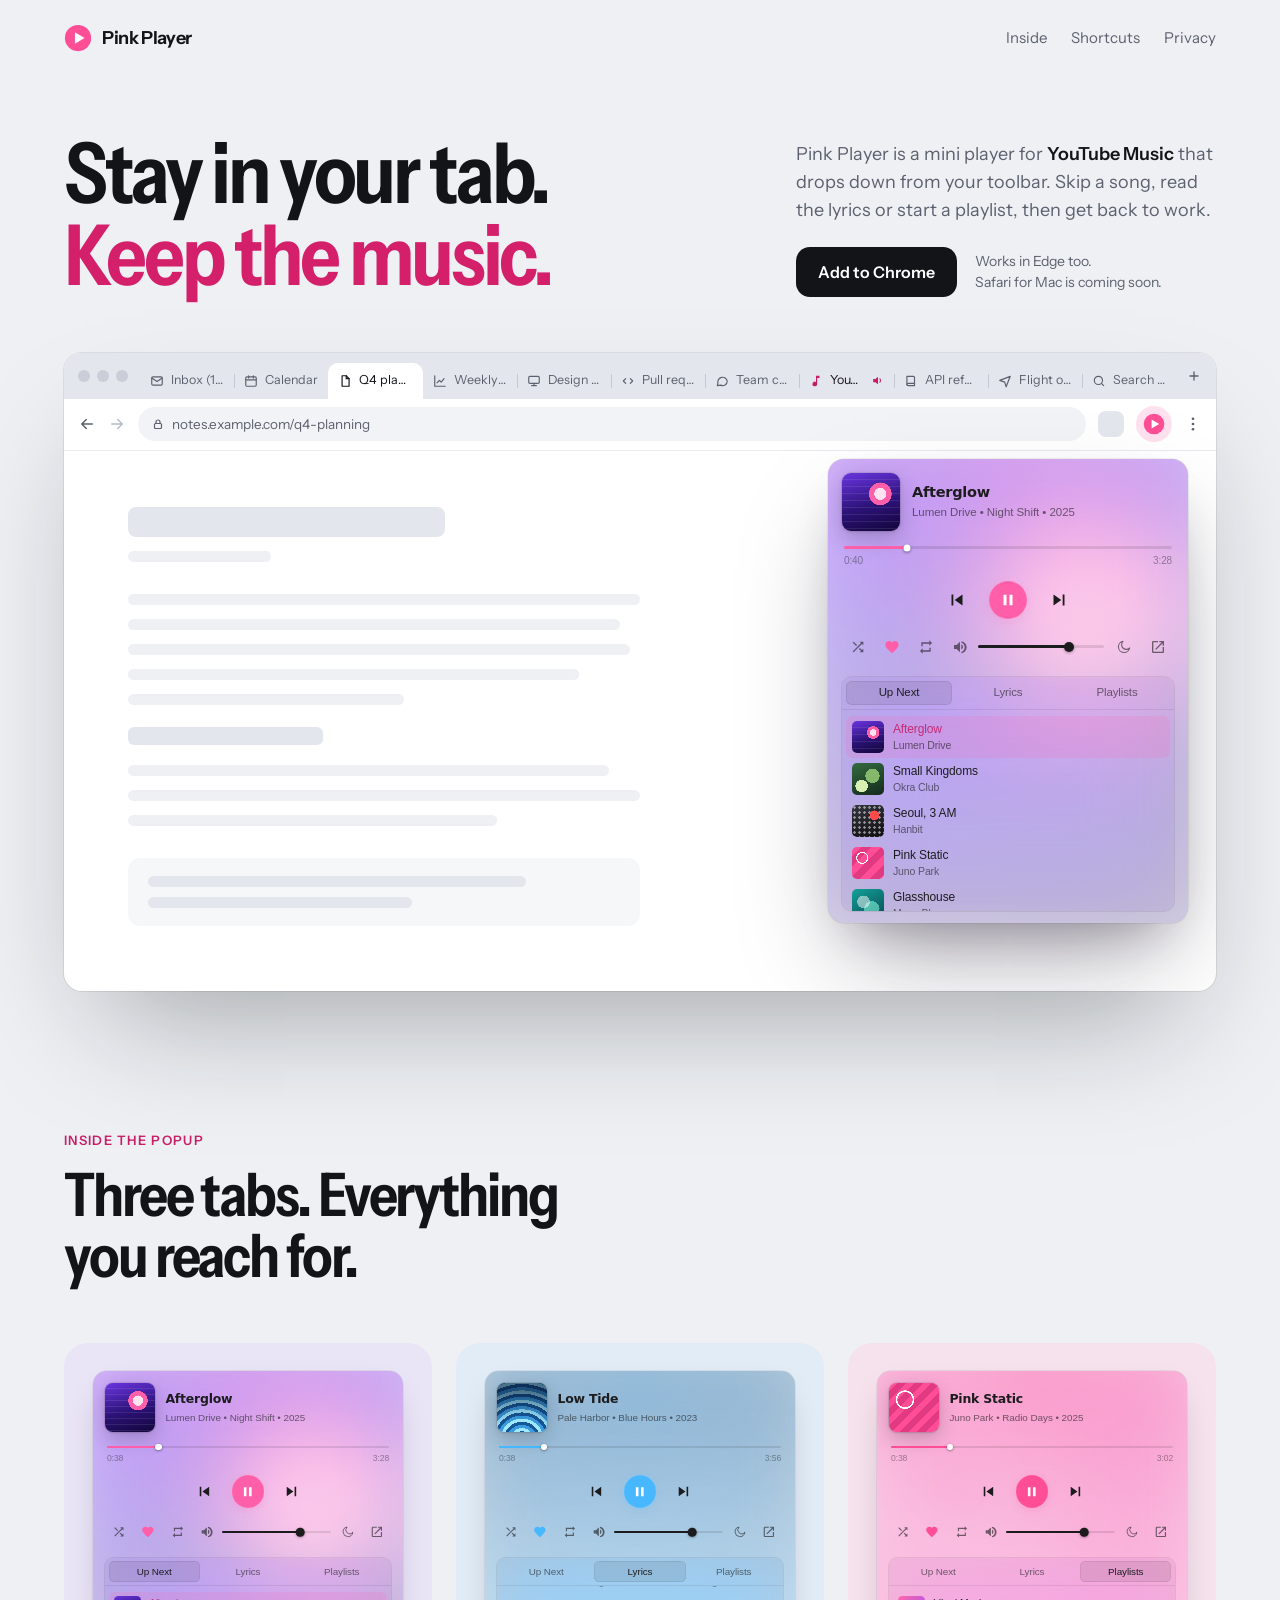
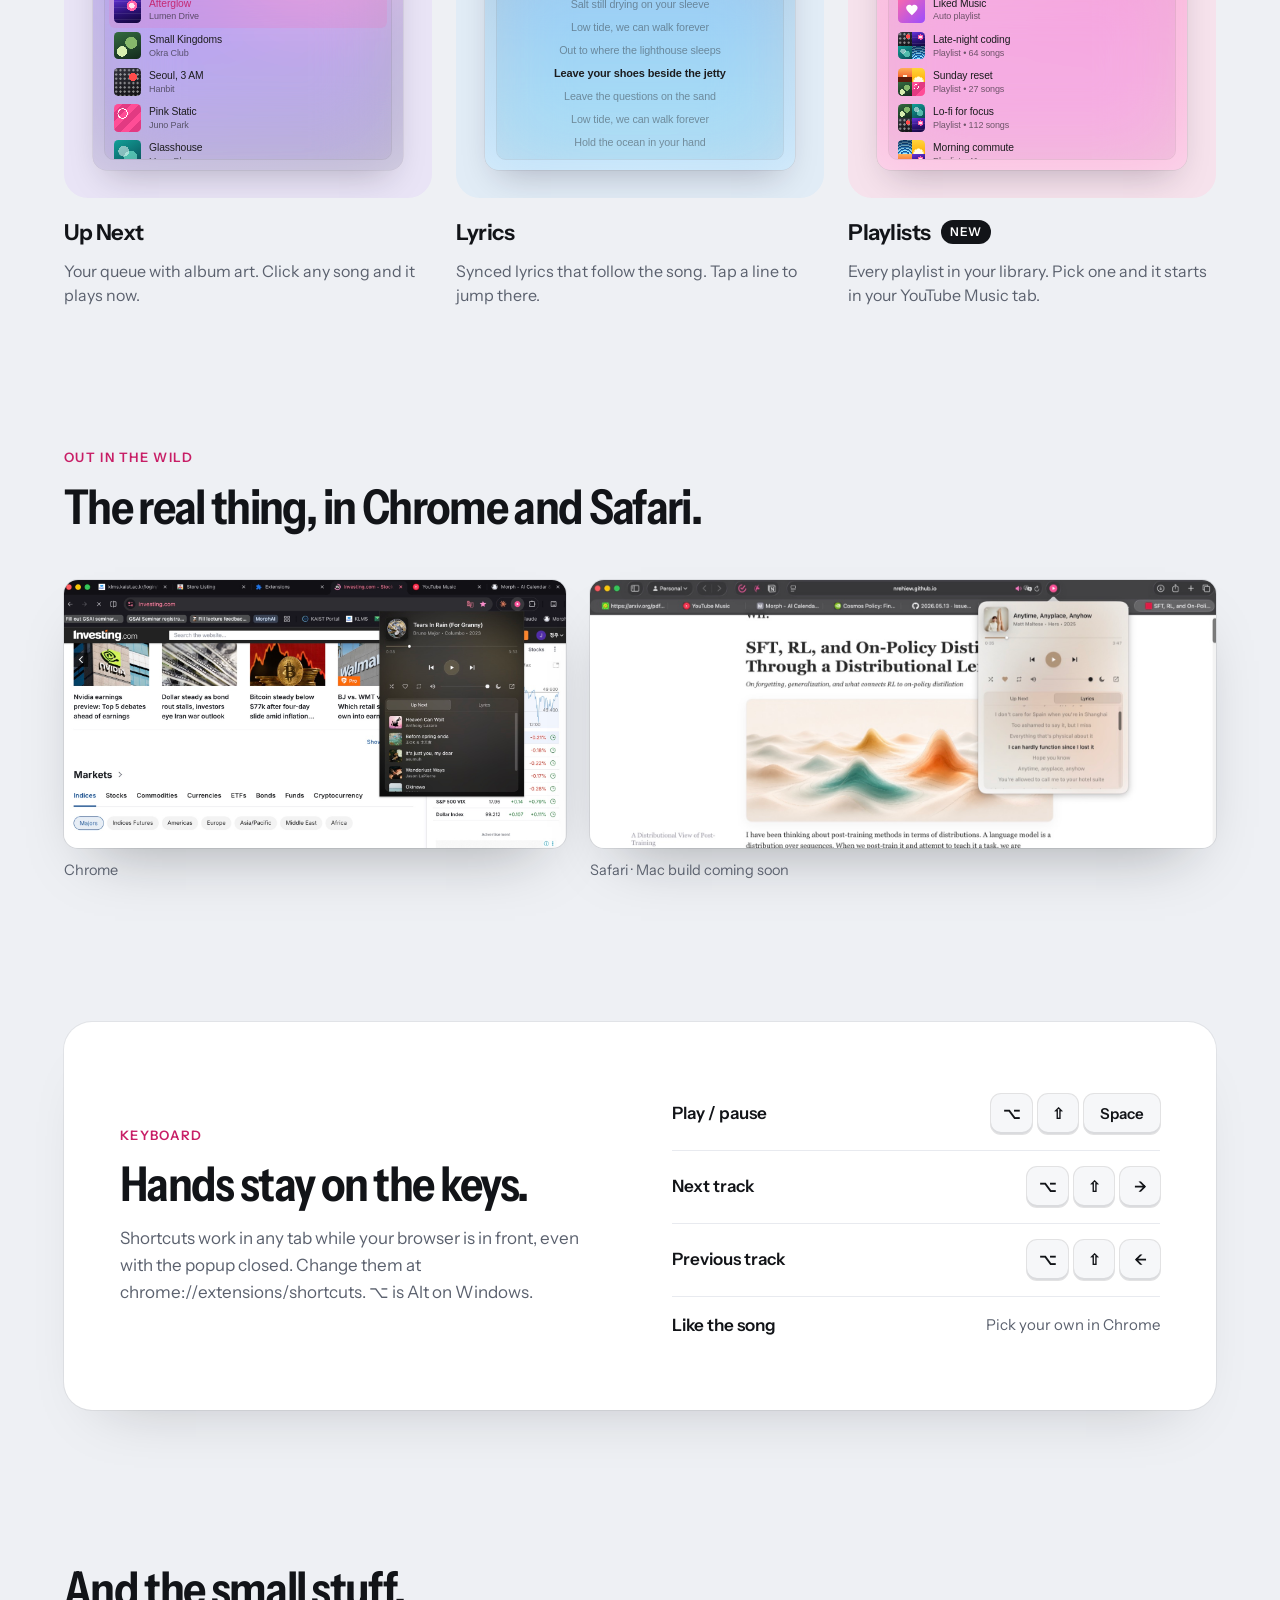
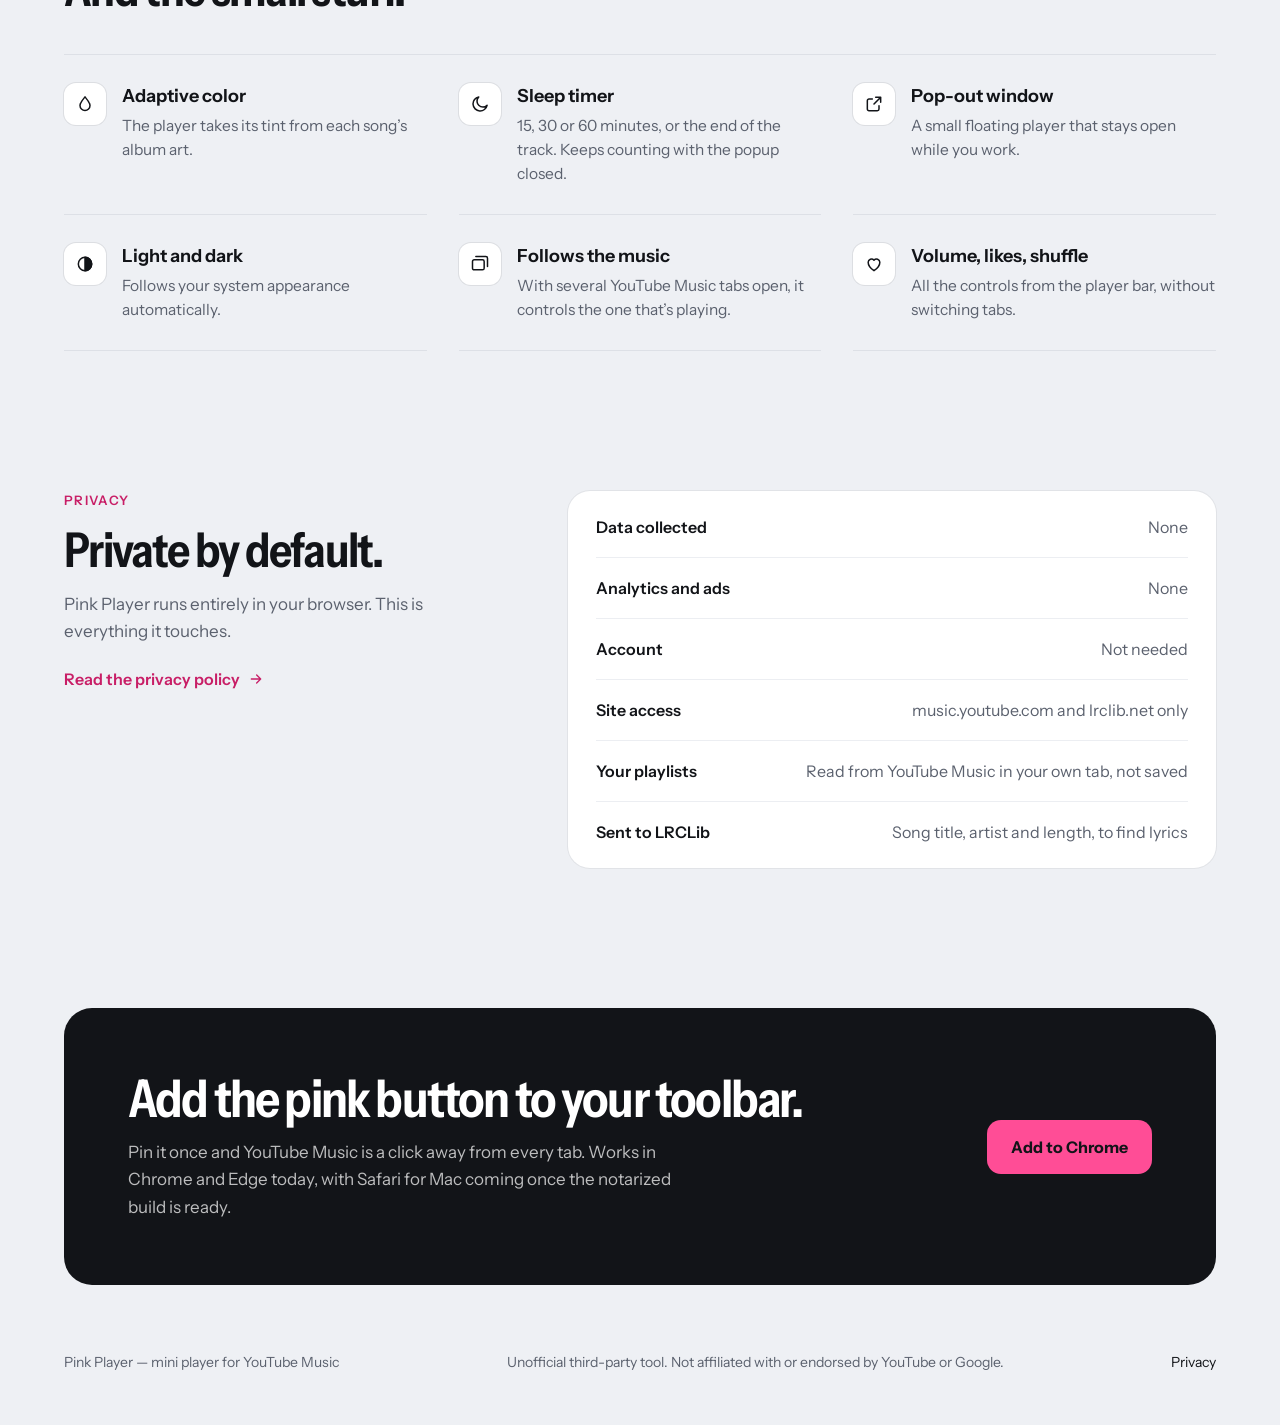
==== commit 75a1904a: "Busy tab strip, highlight YouTube Music, one CTA per spot - Hero browser: eleven squeezed tabs with " ====
--- a/index.html
+++ b/index.html
@@ -36,7 +36,6 @@
         <a class="nav-link hide-sm" href="#tabs">Inside</a>
         <a class="nav-link hide-sm" href="#keys">Shortcuts</a>
         <a class="nav-link hide-sm" href="#privacy">Privacy</a>
-        <a class="btn btn-dark btn-sm" href="https://chromewebstore.google.com/detail/pink-player-%E2%80%94-mini-for-yo/aaikooaeajlfemfgfmembjkpbppmfloo">Add to Chrome</a>
       </nav>
     </div>
   </header>
@@ -46,10 +45,10 @@
       <div class="hero-top">
         <h1 class="display"><span>Stay in your tab.</span> <span class="accent">Keep the music.</span></h1>
         <div class="hero-side">
-          <p class="lede">Pink Player is a mini player for YouTube Music that drops down from your toolbar. Skip a song, read the lyrics or start a playlist, then get back to work.</p>
+          <p class="lede">Pink Player is a mini player for <strong>YouTube Music</strong> that drops down from your toolbar. Skip a song, read the lyrics or start a playlist, then get back to work.</p>
           <div class="actions">
             <a class="btn btn-dark" href="https://chromewebstore.google.com/detail/pink-player-%E2%80%94-mini-for-yo/aaikooaeajlfemfgfmembjkpbppmfloo">Add to Chrome</a>
-            <a class="btn btn-light" href="#get">Safari · soon</a>
+            <p class="hint">Works in Edge too.<br />Safari for Mac is coming soon.</p>
           </div>
         </div>
       </div>
@@ -57,18 +56,52 @@
       <div class="window">
         <div class="window-tabs" aria-hidden="true">
           <div class="window-dots"><span></span><span></span><span></span></div>
+          <div class="window-tab">
+            <svg viewBox="0 0 24 24"><rect x="3" y="5" width="18" height="14" rx="2"/><path d="M3 7l9 6 9-6"/></svg>
+            <span>Inbox (12)</span>
+          </div>
+          <div class="window-tab">
+            <svg viewBox="0 0 24 24"><rect x="3" y="5" width="18" height="16" rx="2"/><path d="M3 10h18M8 3v4M16 3v4"/></svg>
+            <span>Calendar</span>
+          </div>
           <div class="window-tab is-active">
-            <svg width="14" height="14" viewBox="0 0 24 24" fill="none" stroke="#5b616e" stroke-width="2" stroke-linecap="round" stroke-linejoin="round"><path d="M7 3h7l5 5v13H7z"/><path d="M14 3v5h5"/></svg>
+            <svg viewBox="0 0 24 24"><path d="M7 3h7l5 5v13H7z"/><path d="M14 3v5h5"/></svg>
             <span>Q4 planning — Notes</span>
           </div>
           <div class="window-tab">
-            <svg width="14" height="14" viewBox="0 0 24 24" fill="#5b616e"><path d="M12 3v10.55A4 4 0 1 0 14 17V7h4V3z"/></svg>
+            <svg viewBox="0 0 24 24"><path d="M3 3v18h18"/><path d="M7 15l4-4 3 3 5-6"/></svg>
+            <span>Weekly metrics</span>
+          </div>
+          <div class="window-tab">
+            <svg viewBox="0 0 24 24"><rect x="3" y="4" width="18" height="12" rx="2"/><path d="M12 16v4M8 20h8"/></svg>
+            <span>Design review</span>
+          </div>
+          <div class="window-tab">
+            <svg viewBox="0 0 24 24"><path d="M8 8l-4 4 4 4M16 8l4 4-4 4"/></svg>
+            <span>Pull request #482</span>
+          </div>
+          <div class="window-tab">
+            <svg viewBox="0 0 24 24"><path d="M21 12a8 8 0 0 1-11.6 7.1L4 20l1-4.6A8 8 0 1 1 21 12z"/></svg>
+            <span>Team chat</span>
+          </div>
+          <div class="window-tab is-music">
+            <svg class="solid" viewBox="0 0 24 24"><path d="M12 3v10.55A4 4 0 1 0 14 17V7h4V3z"/></svg>
             <span>YouTube Music</span>
-          </div>
-          <div class="window-tab">
-            <svg width="14" height="14" viewBox="0 0 24 24" fill="none" stroke="#5b616e" stroke-width="2" stroke-linecap="round" stroke-linejoin="round"><rect x="3" y="5" width="18" height="14" rx="2"/><path d="M3 7l9 6 9-6"/></svg>
-            <span>Inbox</span>
-          </div>
+            <svg class="audible" viewBox="0 0 24 24"><path class="solid" d="M4 9v6h4l5 4V5L8 9H4z"/><path d="M16.5 9a4.5 4.5 0 0 1 0 6"/></svg>
+          </div>
+          <div class="window-tab">
+            <svg viewBox="0 0 24 24"><path d="M5 4h11a2 2 0 0 1 2 2v14H7a2 2 0 0 1-2-2z"/><path d="M5 18a2 2 0 0 1 2-2h11"/></svg>
+            <span>API reference</span>
+          </div>
+          <div class="window-tab">
+            <svg viewBox="0 0 24 24"><path d="M3 11l18-7-7 18-2.5-8z"/></svg>
+            <span>Flight options</span>
+          </div>
+          <div class="window-tab">
+            <svg viewBox="0 0 24 24"><circle cx="11" cy="11" r="7"/><path d="M20 20l-4-4"/></svg>
+            <span>Search results</span>
+          </div>
+          <span class="window-new"><svg viewBox="0 0 24 24"><path d="M12 6v12M6 12h12"/></svg></span>
         </div>
         <div class="window-bar" aria-hidden="true">
           <svg width="18" height="18" viewBox="0 0 24 24" fill="none" stroke="#5b616e" stroke-width="2" stroke-linecap="round" stroke-linejoin="round"><path d="M19 12H5M11 6l-6 6 6 6"/></svg>
@@ -238,10 +271,7 @@
           <h2 id="get-title">Add the pink button to your toolbar.</h2>
           <p>Pin it once and YouTube Music is a click away from every tab. Works in Chrome and Edge today, with Safari for Mac coming once the notarized build is ready.</p>
         </div>
-        <div class="actions">
-          <a class="btn btn-pink btn-lg" href="https://chromewebstore.google.com/detail/pink-player-%E2%80%94-mini-for-yo/aaikooaeajlfemfgfmembjkpbppmfloo">Add to Chrome</a>
-          <span class="pill-muted">Safari · coming soon</span>
-        </div>
+        <a class="btn btn-pink btn-lg" href="https://chromewebstore.google.com/detail/pink-player-%E2%80%94-mini-for-yo/aaikooaeajlfemfgfmembjkpbppmfloo">Add to Chrome</a>
       </div>
     </section>
   </main>
--- a/assets/site.css
+++ b/assets/site.css
@@ -135,21 +135,8 @@
 .btn-lg { height: 54px; padding: 0 24px; }
 .btn-dark { background: var(--ink); color: #fff; }
 .btn-dark:hover { background: #2a2d35; color: #fff; }
-.btn-light { background: var(--surface); color: var(--ink); box-shadow: inset 0 0 0 1px rgba(18, 20, 24, 0.14); }
-.btn-light:hover { color: var(--ink); box-shadow: inset 0 0 0 1px rgba(18, 20, 24, 0.32); }
 .btn-pink { background: var(--pink); color: var(--ink); font-weight: 700; }
 .btn-pink:hover { color: var(--ink); filter: brightness(1.06); }
-.pill-muted {
-  display: inline-flex;
-  align-items: center;
-  height: 54px;
-  padding: 0 20px;
-  border-radius: 14px;
-  box-shadow: inset 0 0 0 1px rgba(255, 255, 255, 0.2);
-  color: rgba(255, 255, 255, 0.72);
-  font-weight: 600;
-  white-space: nowrap;
-}
 
 /* -------------------------------------------------------------------------
    Hero
@@ -187,10 +174,21 @@
   color: var(--dim);
   text-wrap: pretty;
 }
+.lede strong {
+  color: var(--ink);
+  font-weight: 600;
+}
 .actions {
   display: flex;
   flex-wrap: wrap;
-  gap: 10px;
+  align-items: center;
+  gap: 12px 18px;
+}
+.hint {
+  margin: 0;
+  font-size: 14px;
+  line-height: 1.45;
+  color: var(--dim);
 }
 
 /* Browser window illustration */
@@ -201,17 +199,19 @@
   box-shadow: 0 60px 120px -40px rgba(18, 20, 24, 0.35), 0 0 0 1px rgba(18, 20, 24, 0.08);
   overflow: hidden;
 }
+/* A busy tab strip: eleven tabs squeezed like a real browser, YouTube Music buried in the middle */
 .window-tabs {
   height: 46px;
-  padding: 0 14px;
+  padding: 0 8px 0 14px;
   background: var(--chrome);
   display: flex;
   align-items: flex-end;
-  gap: 4px;
+  overflow: hidden;
 }
 .window-dots {
   align-self: center;
   display: flex;
+  flex-shrink: 0;
   gap: 7px;
   margin-right: 12px;
 }
@@ -222,27 +222,77 @@
   background: #c9ced8;
 }
 .window-tab {
+  position: relative;
+  flex: 1 1 0;
+  min-width: 0;
+  max-width: 220px;
   height: 36px;
+  padding: 0 10px;
+  display: flex;
+  align-items: center;
+  gap: 7px;
+  font-size: 12.5px;
+  color: var(--dim);
+}
+.window-tab::before {
+  content: "";
+  position: absolute;
+  left: 0;
+  top: 11px;
+  bottom: 11px;
+  width: 1px;
+  background: #c4c9d3;
+}
+.window-dots + .window-tab::before,
+.window-tab.is-active::before,
+.window-tab.is-active + .window-tab::before { display: none; }
+.window-tab svg {
+  width: 14px;
+  height: 14px;
+  flex-shrink: 0;
+  fill: none;
+  stroke: currentColor;
+  stroke-width: 2;
+  stroke-linecap: round;
+  stroke-linejoin: round;
+}
+.window-tab .solid { fill: currentColor; stroke: none; }
+.window-tab span {
   min-width: 0;
-  flex: 0 1 210px;
-  padding: 0 14px;
-  display: flex;
-  align-items: center;
-  gap: 8px;
-  font-size: 13px;
-  color: var(--dim);
-}
-.window-tab svg { flex-shrink: 0; }
-.window-tab span {
   white-space: nowrap;
   overflow: hidden;
   text-overflow: ellipsis;
 }
+.window-tab .audible {
+  width: 13px;
+  height: 13px;
+  margin-left: auto;
+}
 .window-tab.is-active {
-  flex-basis: 250px;
   border-radius: 10px 10px 0 0;
   background: var(--surface);
   color: var(--ink);
+}
+.window-tab.is-music { color: var(--ink); }
+.window-tab.is-music svg { color: var(--pink-text); }
+.window-new {
+  flex-shrink: 0;
+  align-self: center;
+  width: 28px;
+  height: 28px;
+  margin-left: 4px;
+  display: inline-flex;
+  align-items: center;
+  justify-content: center;
+  color: var(--dim);
+}
+.window-new svg {
+  width: 16px;
+  height: 16px;
+  fill: none;
+  stroke: currentColor;
+  stroke-width: 2;
+  stroke-linecap: round;
 }
 .window-bar {
   height: 52px;
@@ -666,7 +716,11 @@
 @media (max-width: 760px) {
   .hide-sm { display: none !important; }
   .section { padding-top: 96px; }
-  .window-tab:not(.is-active) { display: none; }
+  .window-dots { display: none; }
+  .window-tab:not(.is-active) { flex: 0 0 24px; padding: 0 5px; }
+  .window-tab:not(.is-active) span,
+  .window-tab .audible { display: none; }
+  .window-tab.is-active { flex: 0 0 auto; max-width: 128px; }
   .doc { display: none; }
   .window-stage { height: 430px; }
   .window-popup { right: auto; left: 50%; transform: translateX(-50%); }
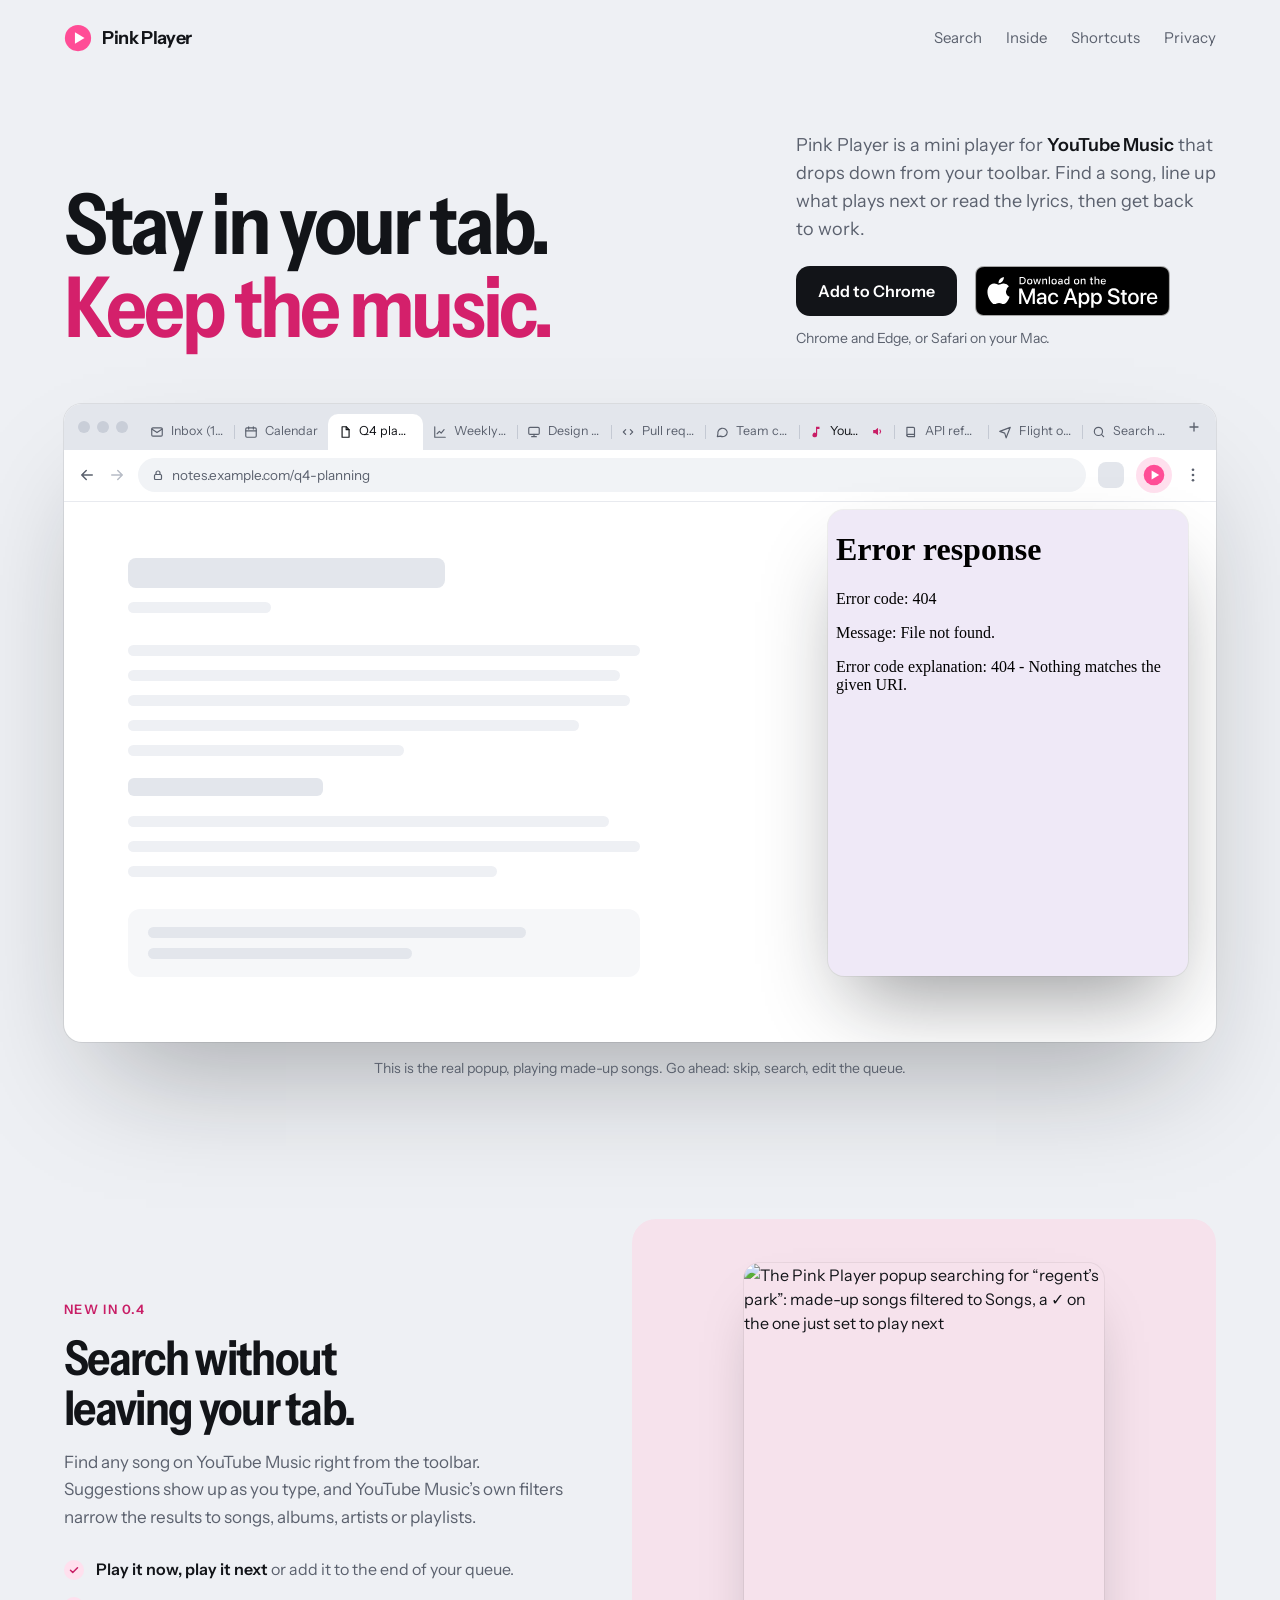
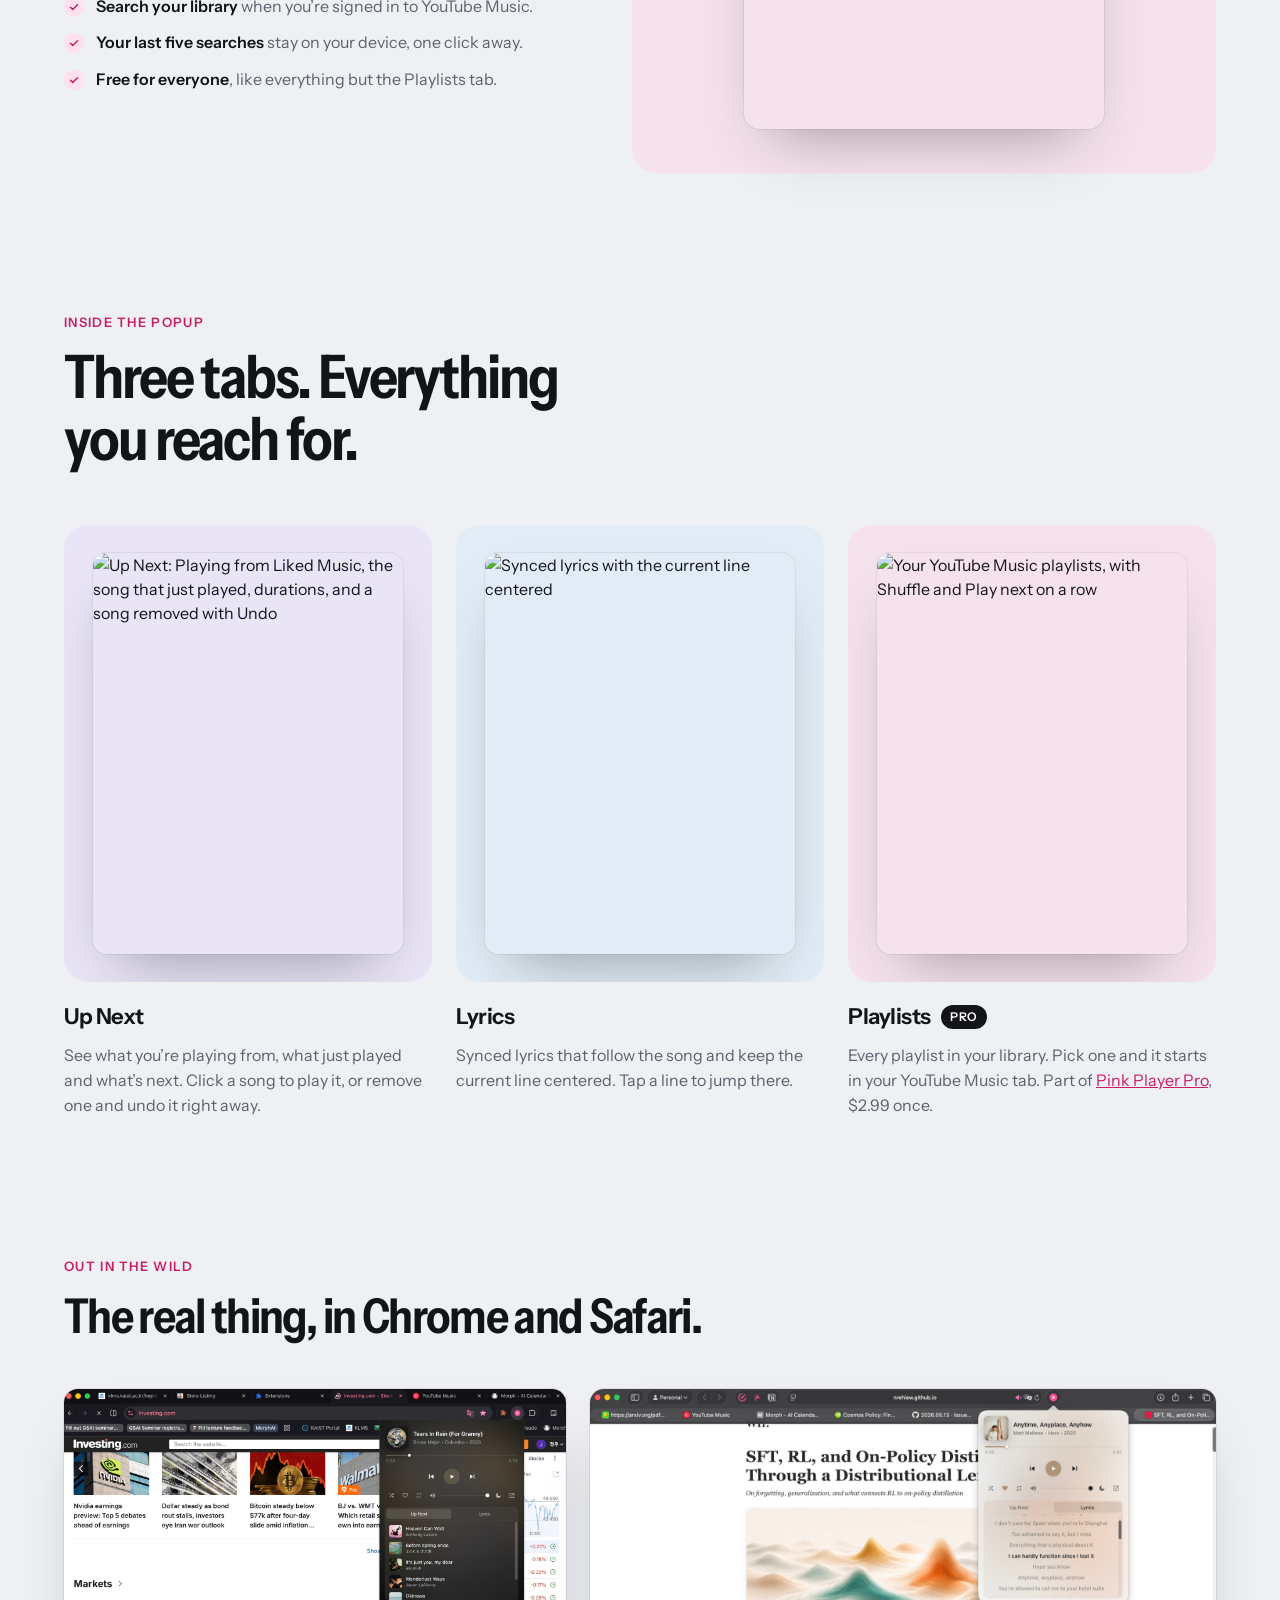
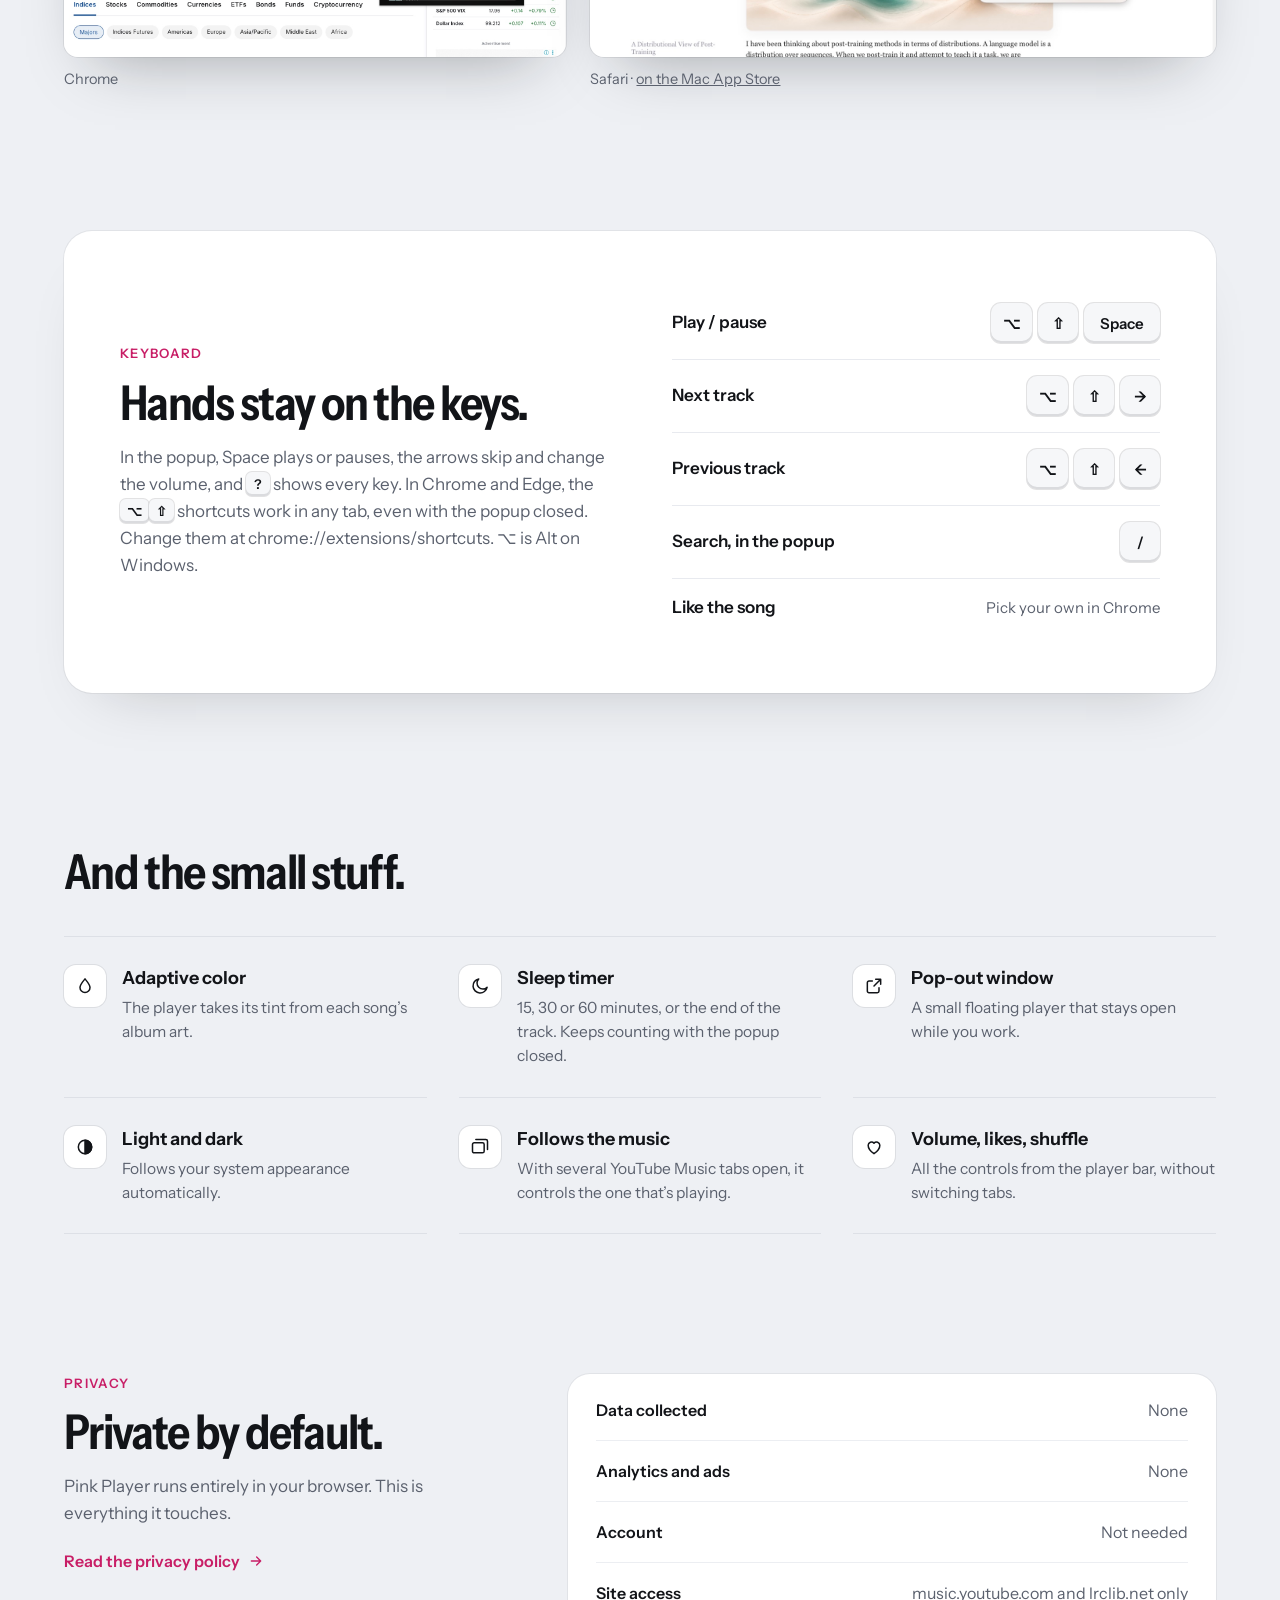
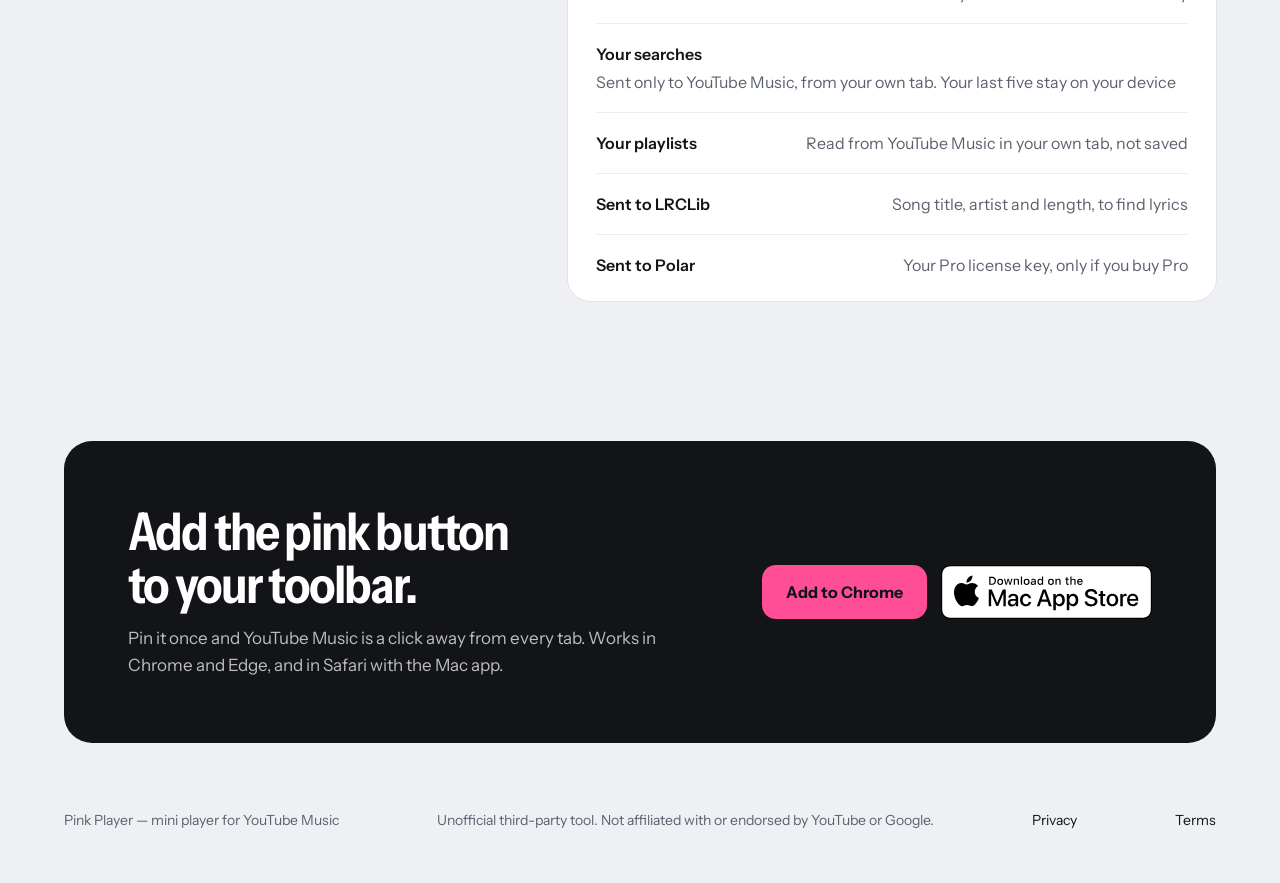
==== commit a2edbe38: "Link the Mac App Store version Replace the "Safari for Mac is coming soon" copy with Apple's Mac App" ====
--- a/index.html
+++ b/index.html
@@ -4,13 +4,13 @@
   <meta charset="utf-8" />
   <meta name="viewport" content="width=device-width, initial-scale=1" />
   <title>Pink Player — Mini player for YouTube Music</title>
-  <meta name="description" content="A mini player for YouTube Music that drops down from your browser toolbar. Synced lyrics, your queue and your playlists, one click from any tab." />
+  <meta name="description" content="A mini player for YouTube Music that drops down from your browser toolbar. Search, queue songs and read synced lyrics, one click from any tab." />
   <link rel="canonical" href="https://jungwoo-ahn.github.io/pink-player-site/" />
   <meta name="theme-color" content="#eef0f4" />
   <meta property="og:type" content="website" />
   <meta property="og:url" content="https://jungwoo-ahn.github.io/pink-player-site/" />
   <meta property="og:title" content="Pink Player — Mini player for YouTube Music" />
-  <meta property="og:description" content="Stay in your tab. Keep the music. Synced lyrics, your queue and your playlists, one click from any tab." />
+  <meta property="og:description" content="Stay in your tab. Keep the music. Search, queue songs and read synced lyrics, one click from any tab." />
   <meta property="og:image" content="https://jungwoo-ahn.github.io/pink-player-site/screenshots/og-image.png" />
   <meta property="og:image:width" content="1280" />
   <meta property="og:image:height" content="640" />
@@ -20,8 +20,6 @@
   <link rel="preconnect" href="https://fonts.gstatic.com" crossorigin />
   <link rel="stylesheet" href="https://fonts.googleapis.com/css2?family=Instrument+Sans:wdth,wght@75..100,400..700&display=swap" />
   <link rel="stylesheet" href="assets/site.css" />
-  <link rel="stylesheet" href="assets/player.css" />
-  <script src="assets/player.js" defer></script>
 </head>
 <body>
   <a class="skip-link" href="#main">Skip to content</a>
@@ -33,6 +31,7 @@
         Pink Player
       </a>
       <nav class="nav" aria-label="Main">
+        <a class="nav-link hide-sm" href="#search">Search</a>
         <a class="nav-link hide-sm" href="#tabs">Inside</a>
         <a class="nav-link hide-sm" href="#keys">Shortcuts</a>
         <a class="nav-link hide-sm" href="#privacy">Privacy</a>
@@ -45,10 +44,11 @@
       <div class="hero-top">
         <h1 class="display"><span>Stay in your tab.</span> <span class="accent">Keep the music.</span></h1>
         <div class="hero-side">
-          <p class="lede">Pink Player is a mini player for <strong>YouTube Music</strong> that drops down from your toolbar. Skip a song, read the lyrics or start a playlist, then get back to work.</p>
+          <p class="lede">Pink Player is a mini player for <strong>YouTube Music</strong> that drops down from your toolbar. Find a song, line up what plays next or read the lyrics, then get back to work.</p>
           <div class="actions">
             <a class="btn btn-dark" href="https://chromewebstore.google.com/detail/pink-player-%E2%80%94-mini-for-yo/aaikooaeajlfemfgfmembjkpbppmfloo">Add to Chrome</a>
-            <p class="hint">Works in Edge too.<br />Safari for Mac is coming soon.</p>
+            <a class="store-badge" href="https://apps.apple.com/app/id6823947078"><img src="assets/mac-app-store-badge-black.svg" width="195" height="50" alt="Download on the Mac App Store" /></a>
+            <p class="hint">Chrome and Edge, or Safari on your Mac.</p>
           </div>
         </div>
       </div>
@@ -130,8 +130,30 @@
             <div class="doc-box"><span style="width: 80%"></span><span style="width: 56%"></span></div>
           </div>
           <div class="window-popup">
-            <div class="pp-host" data-pp-player data-track="afterglow" data-tab="queue" data-theme="light" data-shadow="deep" data-live></div>
-          </div>
+            <div class="pp-frame">
+              <iframe src="demo/popup.html?track=afterglow" width="360" height="466" title="Pink Player demo: the real popup, playing made-up songs"></iframe>
+            </div>
+          </div>
+        </div>
+      </div>
+      <p class="demo-note">This is the real popup, playing made-up songs. Go ahead: skip, search, edit the queue.</p>
+    </section>
+
+    <section class="section wrap" id="search" aria-labelledby="search-title">
+      <div class="feature">
+        <div class="feature-copy">
+          <p class="eyebrow">New in 0.4</p>
+          <h2 class="title title-sm" id="search-title">Search without leaving your tab.</h2>
+          <p class="copy">Find any song on YouTube Music right from the toolbar. Suggestions show up as you type, and YouTube Music’s own filters narrow the results to songs, albums, artists or playlists.</p>
+          <ul class="ticks">
+            <li><strong>Play it now, play it next</strong> or add it to the end of your queue.</li>
+            <li><strong>Search your library</strong> when you’re signed in to YouTube Music.</li>
+            <li><strong>Your last five searches</strong> stay on your device, one click away.</li>
+            <li><strong>Free for everyone</strong>, like everything but the Playlists tab.</li>
+          </ul>
+        </div>
+        <div class="feature-stage tint-blush">
+          <img src="screenshots/popup-search.webp" width="360" height="466" loading="lazy" alt="The Pink Player popup searching for “regent’s park”: made-up songs filtered to Songs, a ✓ on the one just set to play next" />
         </div>
       </div>
     </section>
@@ -142,27 +164,27 @@
       <div class="trio">
         <article class="trio-card">
           <div class="trio-stage tint-lilac">
-            <div class="pp-host" data-pp-player data-track="afterglow" data-tab="queue" data-theme="light" data-shadow="soft"></div>
+            <img src="screenshots/popup-upnext.webp" width="360" height="466" loading="lazy" alt="Up Next: Playing from Liked Music, the song that just played, durations, and a song removed with Undo" />
           </div>
           <h3>Up Next</h3>
-          <p>Your queue with album art. Click any song and it plays now.</p>
+          <p>See what you’re playing from, what just played and what’s next. Click a song to play it, or remove one and undo it right away.</p>
         </article>
         <article class="trio-card">
           <div class="trio-stage tint-sky">
-            <div class="pp-host" data-pp-player data-track="tide" data-tab="lyrics" data-theme="light" data-shadow="soft" data-live></div>
+            <img src="screenshots/popup-lyrics.webp" width="360" height="466" loading="lazy" alt="Synced lyrics with the current line centered" />
           </div>
           <h3>Lyrics</h3>
-          <p>Synced lyrics that follow the song. Tap a line to jump there.</p>
+          <p>Synced lyrics that follow the song and keep the current line centered. Tap a line to jump there.</p>
         </article>
         <article class="trio-card">
           <div class="trio-stage tint-blush">
-            <div class="pp-host" data-pp-player data-track="static" data-tab="playlists" data-theme="light" data-shadow="soft"></div>
+            <img src="screenshots/popup-playlists.webp" width="360" height="466" loading="lazy" alt="Your YouTube Music playlists, with Shuffle and Play next on a row" />
           </div>
           <div class="trio-head">
             <h3>Playlists</h3>
-            <span class="badge">NEW</span>
-          </div>
-          <p>Every playlist in your library. Pick one and it starts in your YouTube Music tab.</p>
+            <span class="badge">PRO</span>
+          </div>
+          <p>Every playlist in your library. Pick one and it starts in your YouTube Music tab. Part of <a href="terms.html">Pink Player Pro</a>, $2.99 once.</p>
         </article>
       </div>
     </section>
@@ -181,7 +203,7 @@
           <a href="screenshots/wild-safari.jpg">
             <img src="screenshots/wild-safari.jpg" width="1600" height="686" loading="lazy" alt="Pink Player open over a blog post in Safari, showing synced lyrics" />
           </a>
-          <figcaption>Safari · Mac build coming soon</figcaption>
+          <figcaption>Safari · <a href="https://apps.apple.com/app/id6823947078">on the Mac App Store</a></figcaption>
         </figure>
       </div>
     </section>
@@ -191,7 +213,7 @@
         <div>
           <p class="eyebrow">Keyboard</p>
           <h2 class="title title-sm" id="keys-title">Hands stay on the keys.</h2>
-          <p class="copy">Shortcuts work in any tab while your browser is in front, even with the popup closed. Change them at chrome://extensions/shortcuts. ⌥ is Alt on Windows.</p>
+          <p class="copy">In the popup, Space plays or pauses, the arrows skip and change the volume, and <kbd>?</kbd> shows every key. In Chrome and Edge, the <kbd>⌥</kbd><kbd>⇧</kbd> shortcuts work in any tab, even with the popup closed. Change them at chrome://extensions/shortcuts. ⌥ is Alt on Windows.</p>
         </div>
         <dl class="keys">
           <div>
@@ -205,6 +227,10 @@
           <div>
             <dt>Previous track</dt>
             <dd><span class="sr-only">Option + Shift + Left arrow</span><kbd aria-hidden="true">⌥</kbd><kbd aria-hidden="true">⇧</kbd><kbd aria-hidden="true">←</kbd></dd>
+          </div>
+          <div>
+            <dt>Search, in the popup</dt>
+            <dd><span class="sr-only">Slash</span><kbd aria-hidden="true">/</kbd></dd>
           </div>
           <div>
             <dt>Like the song</dt>
@@ -259,8 +285,10 @@
           <div><dt>Analytics and ads</dt><dd>None</dd></div>
           <div><dt>Account</dt><dd>Not needed</dd></div>
           <div><dt>Site access</dt><dd>music.youtube.com and lrclib.net only</dd></div>
+          <div><dt>Your searches</dt><dd>Sent only to YouTube Music, from your own tab. Your last five stay on your device</dd></div>
           <div><dt>Your playlists</dt><dd>Read from YouTube Music in your own tab, not saved</dd></div>
           <div><dt>Sent to LRCLib</dt><dd>Song title, artist and length, to find lyrics</dd></div>
+          <div><dt>Sent to Polar</dt><dd>Your Pro license key, only if you buy Pro</dd></div>
         </dl>
       </div>
     </section>
@@ -269,9 +297,12 @@
       <div class="cta">
         <div class="cta-copy">
           <h2 id="get-title">Add the pink button to your toolbar.</h2>
-          <p>Pin it once and YouTube Music is a click away from every tab. Works in Chrome and Edge today, with Safari for Mac coming once the notarized build is ready.</p>
-        </div>
-        <a class="btn btn-pink btn-lg" href="https://chromewebstore.google.com/detail/pink-player-%E2%80%94-mini-for-yo/aaikooaeajlfemfgfmembjkpbppmfloo">Add to Chrome</a>
+          <p>Pin it once and YouTube Music is a click away from every tab. Works in Chrome and Edge, and in Safari with the Mac app.</p>
+        </div>
+        <div class="cta-actions">
+          <a class="btn btn-pink btn-lg" href="https://chromewebstore.google.com/detail/pink-player-%E2%80%94-mini-for-yo/aaikooaeajlfemfgfmembjkpbppmfloo">Add to Chrome</a>
+          <a class="store-badge" href="https://apps.apple.com/app/id6823947078"><img src="assets/mac-app-store-badge-white.svg" width="211" height="54" alt="Download on the Mac App Store" /></a>
+        </div>
       </div>
     </section>
   </main>
@@ -281,6 +312,7 @@
       <span>Pink Player — mini player for YouTube Music</span>
       <span>Unofficial third-party tool. Not affiliated with or endorsed by YouTube or Google.</span>
       <a href="privacy.html">Privacy</a>
+      <a href="terms.html">Terms</a>
     </div>
   </footer>
 </body>
--- a/assets/site.css
+++ b/assets/site.css
@@ -138,6 +138,22 @@
 .btn-pink { background: var(--pink); color: var(--ink); font-weight: 700; }
 .btn-pink:hover { color: var(--ink); filter: brightness(1.06); }
 
+/* Apple's "Download on the Mac App Store" badge, used as-is at button height */
+.store-badge {
+  display: inline-flex;
+  flex-shrink: 0;
+  transition: transform 120ms ease;
+}
+.store-badge:active { transform: scale(0.98); }
+.store-badge img { display: block; width: auto; height: 50px; }
+.cta .store-badge img { height: 54px; }
+.cta-actions {
+  display: flex;
+  flex-wrap: wrap;
+  align-items: center;
+  gap: 14px;
+}
+
 /* -------------------------------------------------------------------------
    Hero
    ------------------------------------------------------------------------- */
@@ -376,6 +392,76 @@
   top: 8px;
   z-index: 2;
 }
+/* The live demo: the extension's real popup in a frame (demo/popup.html). */
+.pp-frame {
+  width: 360px;
+  height: 466px;
+  border-radius: 16px;
+  overflow: hidden;
+  background: #efe9f7;
+  box-shadow: 0 40px 80px -24px rgba(18, 20, 24, 0.45), 0 0 0 1px rgba(18, 20, 24, 0.06);
+}
+.pp-frame iframe {
+  display: block;
+  width: 360px;
+  height: 466px;
+  border: 0;
+}
+.demo-note {
+  margin: 16px 0 0;
+  text-align: center;
+  font-size: 14px;
+  color: var(--dim);
+}
+
+/* Search */
+.feature {
+  display: flex;
+  flex-wrap: wrap;
+  align-items: center;
+  gap: 40px 64px;
+}
+.feature-copy { flex: 1 1 360px; min-width: 0; }
+.feature-stage {
+  flex: 1 1 440px;
+  min-width: 0;
+  padding: 44px 0;
+  border-radius: 24px;
+  display: flex;
+  justify-content: center;
+}
+.feature-stage img {
+  display: block;
+  width: 360px;
+  max-width: calc(100% - 32px);
+  height: auto;
+  border-radius: 16px;
+  box-shadow: 0 30px 60px -28px rgba(18, 20, 24, 0.4), 0 0 0 1px rgba(18, 20, 24, 0.06);
+}
+.ticks {
+  margin: 26px 0 0;
+  padding: 0;
+  list-style: none;
+  display: grid;
+  gap: 12px;
+}
+.ticks li {
+  position: relative;
+  padding-left: 32px;
+  line-height: 1.55;
+  color: var(--dim);
+}
+.ticks li strong { color: var(--ink); font-weight: 600; }
+.ticks li::before {
+  content: "";
+  position: absolute;
+  left: 0;
+  top: 3px;
+  width: 20px;
+  height: 20px;
+  border-radius: 50%;
+  background: #ffe0ee url("data:image/svg+xml,%3Csvg xmlns='http://www.w3.org/2000/svg' viewBox='0 0 24 24' fill='none' stroke='%23c81e66' stroke-width='3' stroke-linecap='round' stroke-linejoin='round'%3E%3Cpath d='M5 12.5l4.5 4.5L19 7.5'/%3E%3C/svg%3E") center / 12px no-repeat;
+}
 
 /* -------------------------------------------------------------------------
    Sections
@@ -430,7 +516,14 @@
   justify-content: center;
   overflow: hidden;
 }
-.trio-stage .pp-host { zoom: 0.86; }
+.trio-stage img {
+  display: block;
+  width: 310px;
+  max-width: calc(100% - 32px);
+  height: auto;
+  border-radius: 14px;
+  box-shadow: 0 30px 60px -28px rgba(18, 20, 24, 0.4), 0 0 0 1px rgba(18, 20, 24, 0.06);
+}
 .tint-lilac { background: #e9e4f6; }
 .tint-sky { background: #e1ecf6; }
 .tint-blush { background: #f6e2ec; }
@@ -492,6 +585,16 @@
   margin-top: 12px;
   font-size: 14.5px;
   color: var(--dim);
+}
+/* A text link in a caption, not the image card style of `.wild a` */
+.wild figcaption a,
+.wild figcaption a:hover {
+  display: inline;
+  border-radius: 0;
+  overflow: visible;
+  box-shadow: none;
+  transform: none;
+  color: inherit;
 }
 
 /* Keyboard */
@@ -541,6 +644,14 @@
   font: 600 15px/1 var(--font);
 }
 kbd.wide { padding: 0 16px; }
+.copy kbd {
+  min-width: 24px;
+  height: 24px;
+  padding: 0 7px;
+  border-radius: 6px;
+  font-size: 13px;
+  vertical-align: 1px;
+}
 
 /* Small details */
 .details {
@@ -724,7 +835,7 @@
   .doc { display: none; }
   .window-stage { height: 430px; }
   .window-popup { right: auto; left: 50%; transform: translateX(-50%); }
-  .window-popup .pp-host { zoom: 0.84; }
+  .window-popup .pp-frame { zoom: 0.84; }
   .wild { grid-template-columns: 1fr; gap: 32px; }
 }
 
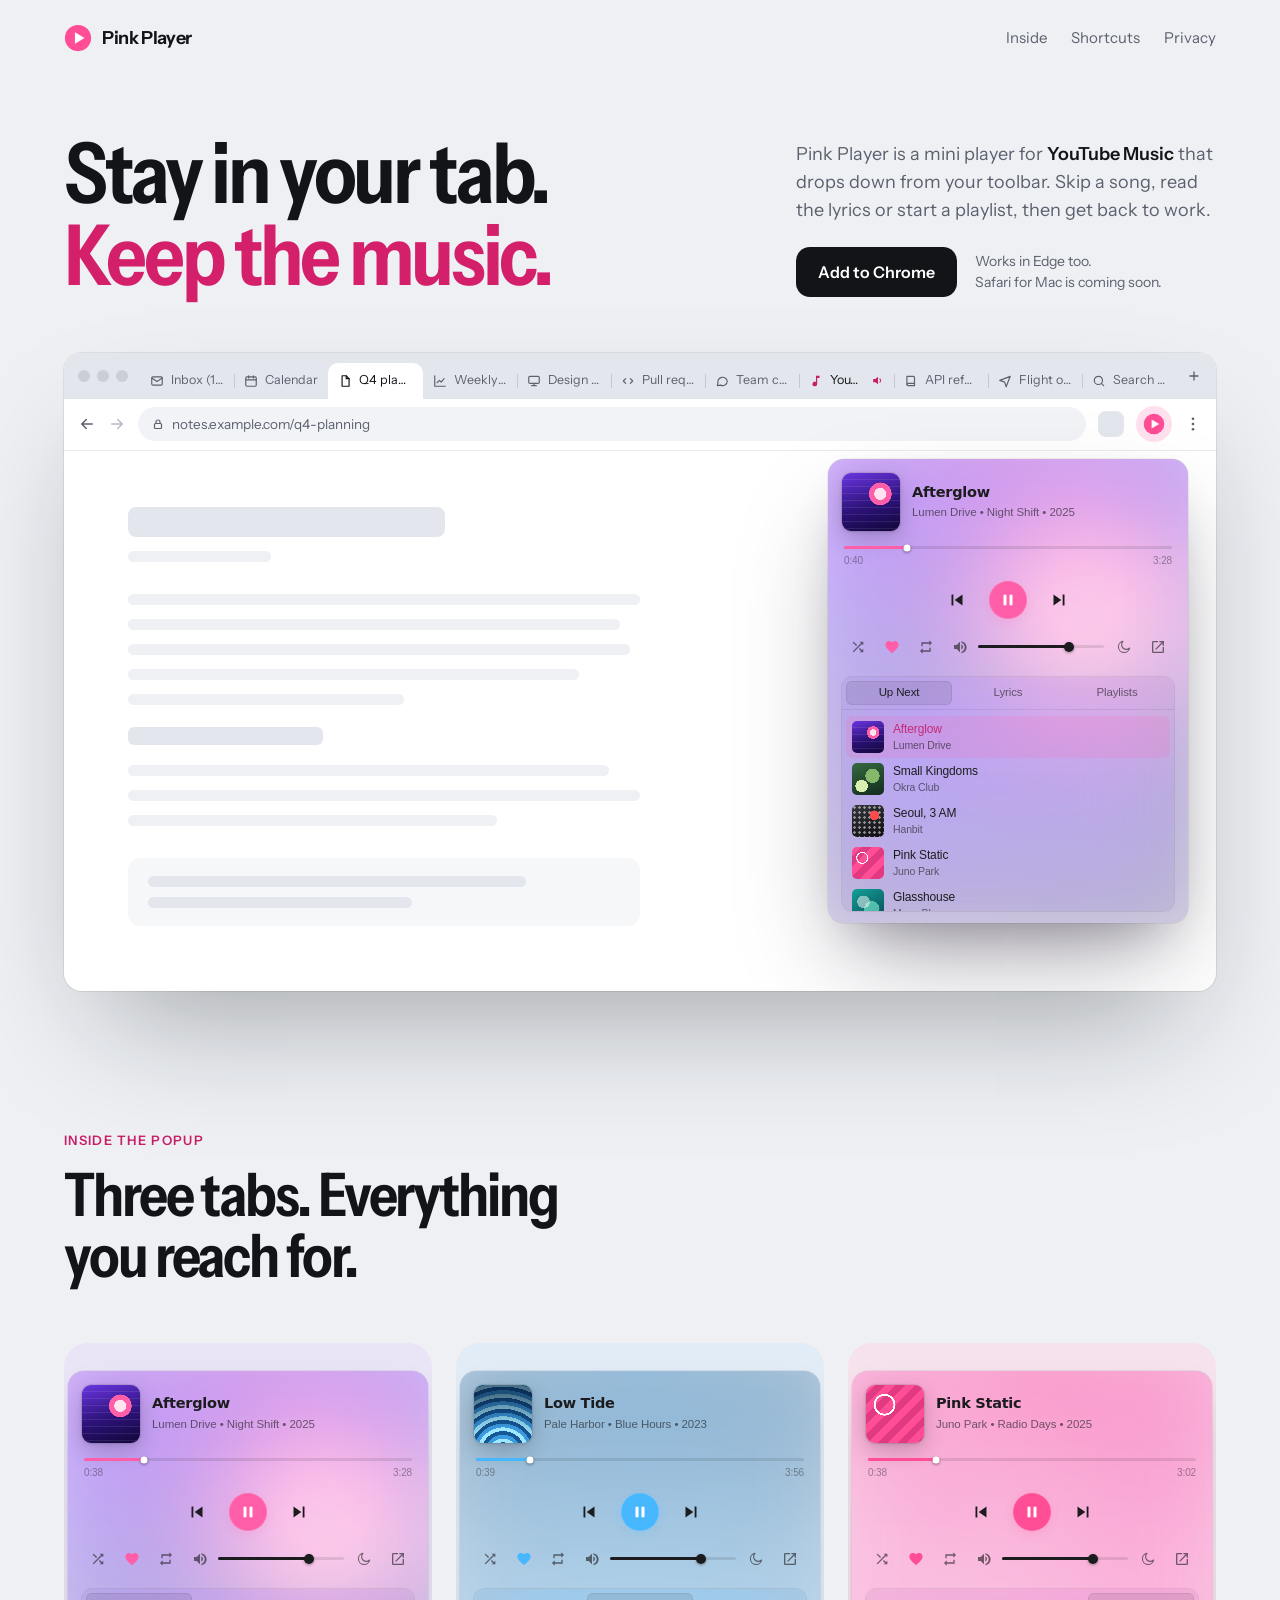
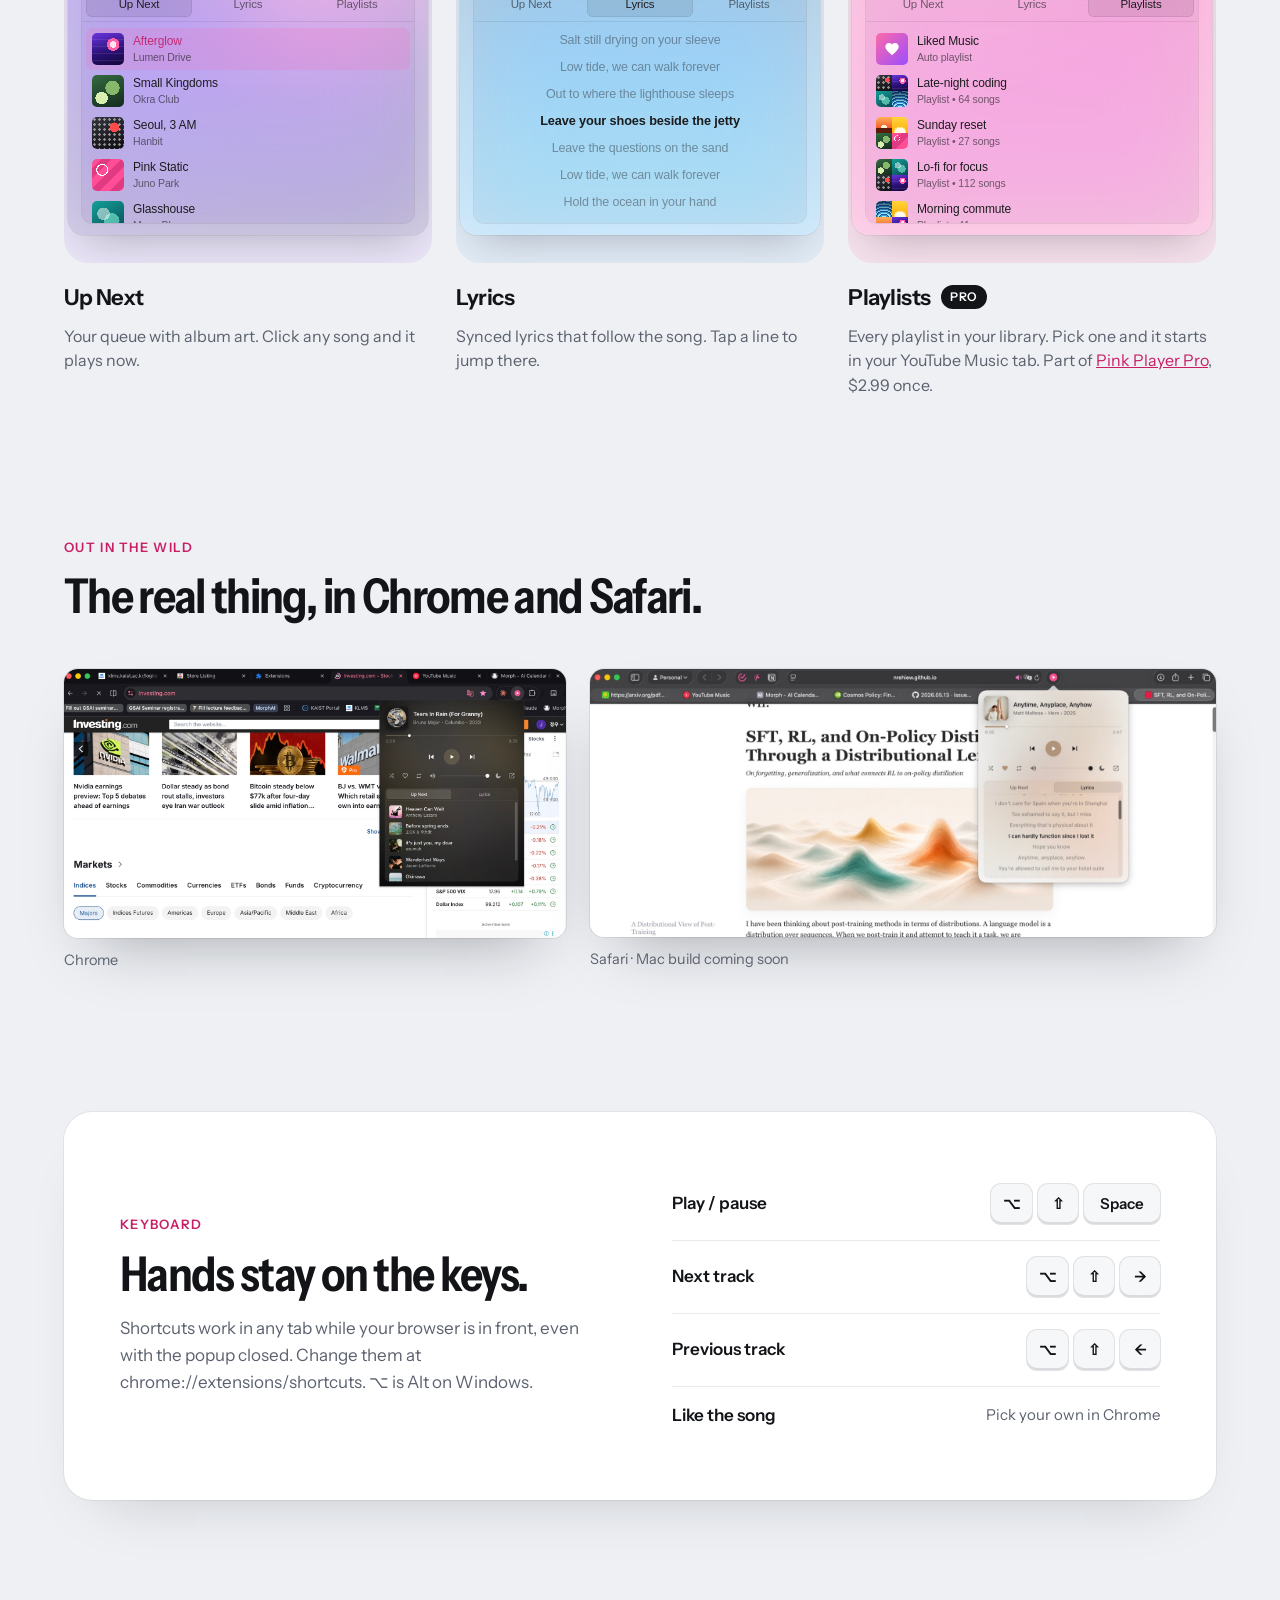
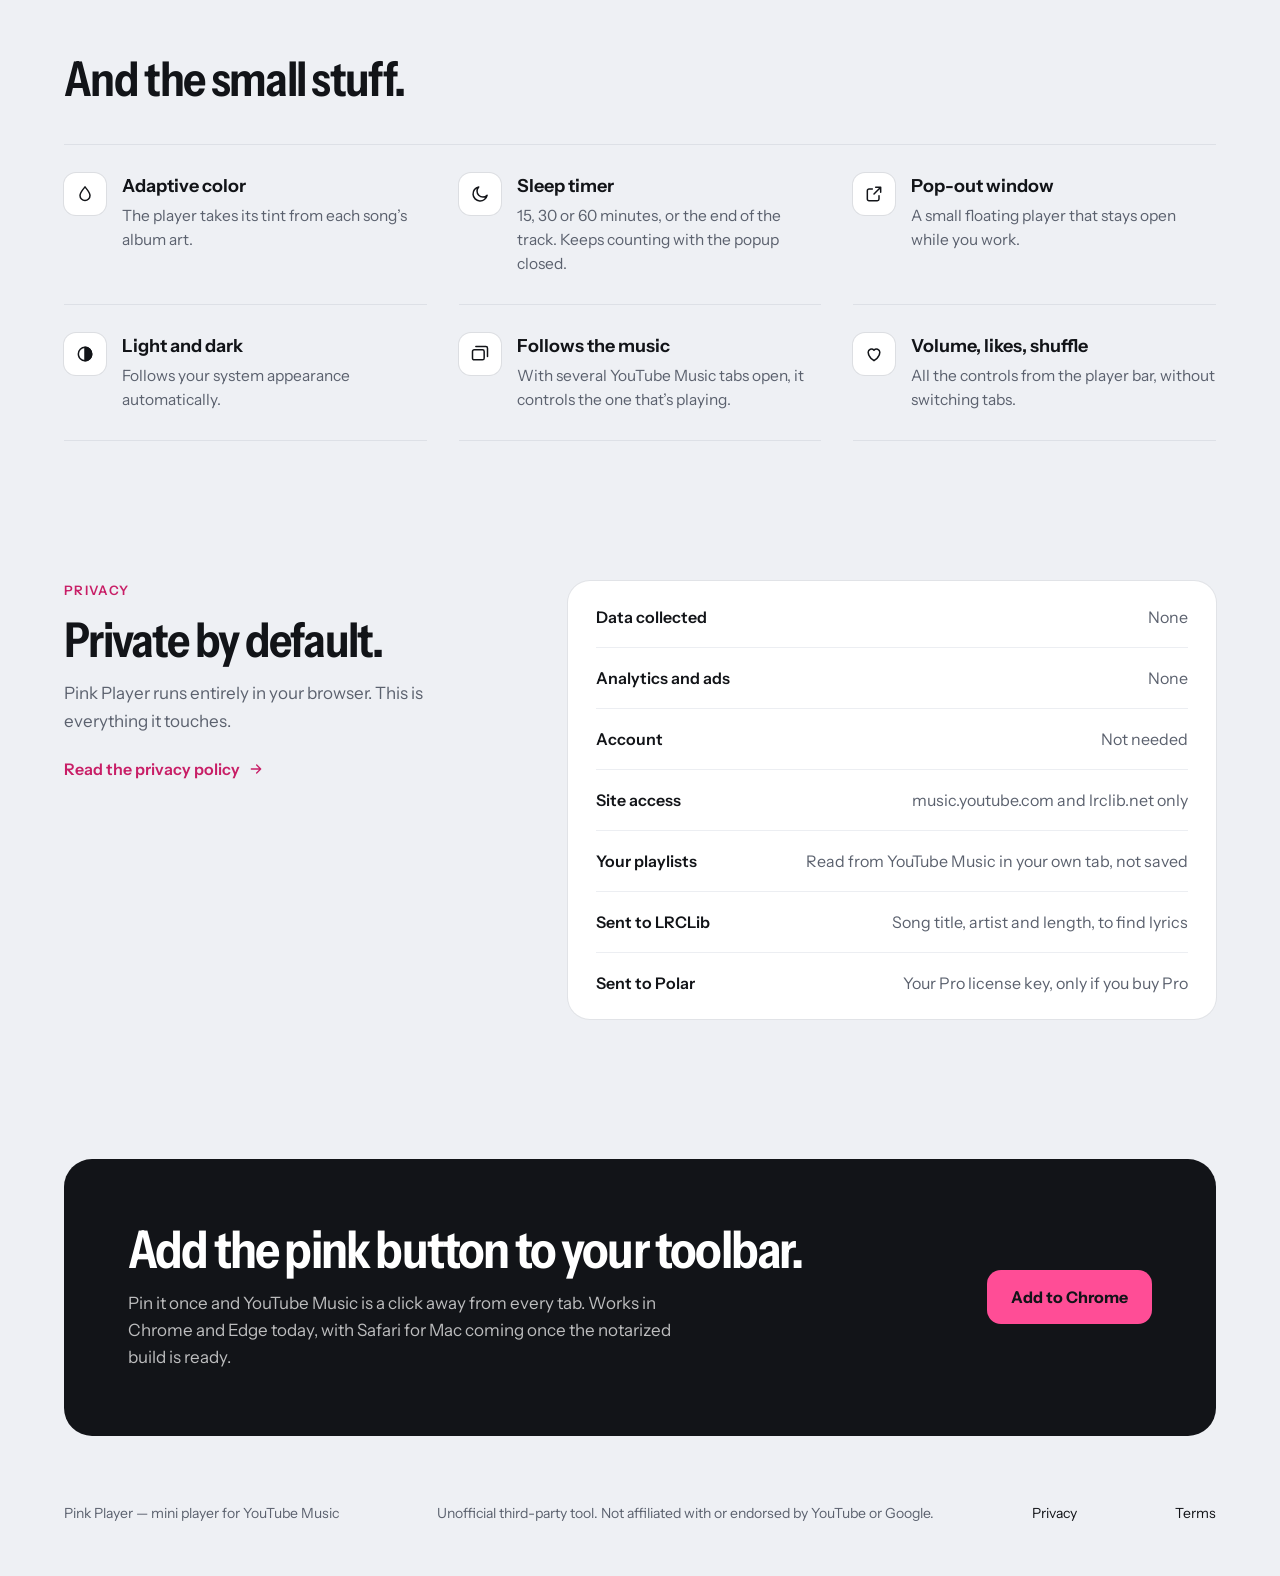
==== commit 965157b3: "Add Pink Player Pro terms and update the privacy policy - terms.html: what Pro is ($2.99 once, unloc" ====
--- a/index.html
+++ b/index.html
@@ -4,13 +4,13 @@
   <meta charset="utf-8" />
   <meta name="viewport" content="width=device-width, initial-scale=1" />
   <title>Pink Player — Mini player for YouTube Music</title>
-  <meta name="description" content="A mini player for YouTube Music that drops down from your browser toolbar. Search, queue songs and read synced lyrics, one click from any tab." />
+  <meta name="description" content="A mini player for YouTube Music that drops down from your browser toolbar. Synced lyrics, your queue and your playlists, one click from any tab." />
   <link rel="canonical" href="https://jungwoo-ahn.github.io/pink-player-site/" />
   <meta name="theme-color" content="#eef0f4" />
   <meta property="og:type" content="website" />
   <meta property="og:url" content="https://jungwoo-ahn.github.io/pink-player-site/" />
   <meta property="og:title" content="Pink Player — Mini player for YouTube Music" />
-  <meta property="og:description" content="Stay in your tab. Keep the music. Search, queue songs and read synced lyrics, one click from any tab." />
+  <meta property="og:description" content="Stay in your tab. Keep the music. Synced lyrics, your queue and your playlists, one click from any tab." />
   <meta property="og:image" content="https://jungwoo-ahn.github.io/pink-player-site/screenshots/og-image.png" />
   <meta property="og:image:width" content="1280" />
   <meta property="og:image:height" content="640" />
@@ -20,6 +20,8 @@
   <link rel="preconnect" href="https://fonts.gstatic.com" crossorigin />
   <link rel="stylesheet" href="https://fonts.googleapis.com/css2?family=Instrument+Sans:wdth,wght@75..100,400..700&display=swap" />
   <link rel="stylesheet" href="assets/site.css" />
+  <link rel="stylesheet" href="assets/player.css" />
+  <script src="assets/player.js" defer></script>
 </head>
 <body>
   <a class="skip-link" href="#main">Skip to content</a>
@@ -31,7 +33,6 @@
         Pink Player
       </a>
       <nav class="nav" aria-label="Main">
-        <a class="nav-link hide-sm" href="#search">Search</a>
         <a class="nav-link hide-sm" href="#tabs">Inside</a>
         <a class="nav-link hide-sm" href="#keys">Shortcuts</a>
         <a class="nav-link hide-sm" href="#privacy">Privacy</a>
@@ -44,11 +45,10 @@
       <div class="hero-top">
         <h1 class="display"><span>Stay in your tab.</span> <span class="accent">Keep the music.</span></h1>
         <div class="hero-side">
-          <p class="lede">Pink Player is a mini player for <strong>YouTube Music</strong> that drops down from your toolbar. Find a song, line up what plays next or read the lyrics, then get back to work.</p>
+          <p class="lede">Pink Player is a mini player for <strong>YouTube Music</strong> that drops down from your toolbar. Skip a song, read the lyrics or start a playlist, then get back to work.</p>
           <div class="actions">
             <a class="btn btn-dark" href="https://chromewebstore.google.com/detail/pink-player-%E2%80%94-mini-for-yo/aaikooaeajlfemfgfmembjkpbppmfloo">Add to Chrome</a>
-            <a class="store-badge" href="https://apps.apple.com/app/id6823947078"><img src="assets/mac-app-store-badge-black.svg" width="195" height="50" alt="Download on the Mac App Store" /></a>
-            <p class="hint">Chrome and Edge, or Safari on your Mac.</p>
+            <p class="hint">Works in Edge too.<br />Safari for Mac is coming soon.</p>
           </div>
         </div>
       </div>
@@ -130,30 +130,8 @@
             <div class="doc-box"><span style="width: 80%"></span><span style="width: 56%"></span></div>
           </div>
           <div class="window-popup">
-            <div class="pp-frame">
-              <iframe src="demo/popup.html?track=afterglow" width="360" height="466" title="Pink Player demo: the real popup, playing made-up songs"></iframe>
-            </div>
-          </div>
-        </div>
-      </div>
-      <p class="demo-note">This is the real popup, playing made-up songs. Go ahead: skip, search, edit the queue.</p>
-    </section>
-
-    <section class="section wrap" id="search" aria-labelledby="search-title">
-      <div class="feature">
-        <div class="feature-copy">
-          <p class="eyebrow">New in 0.4</p>
-          <h2 class="title title-sm" id="search-title">Search without leaving your tab.</h2>
-          <p class="copy">Find any song on YouTube Music right from the toolbar. Suggestions show up as you type, and YouTube Music’s own filters narrow the results to songs, albums, artists or playlists.</p>
-          <ul class="ticks">
-            <li><strong>Play it now, play it next</strong> or add it to the end of your queue.</li>
-            <li><strong>Search your library</strong> when you’re signed in to YouTube Music.</li>
-            <li><strong>Your last five searches</strong> stay on your device, one click away.</li>
-            <li><strong>Free for everyone</strong>, like everything but the Playlists tab.</li>
-          </ul>
-        </div>
-        <div class="feature-stage tint-blush">
-          <img src="screenshots/popup-search.webp" width="360" height="466" loading="lazy" alt="The Pink Player popup searching for “regent’s park”: made-up songs filtered to Songs, a ✓ on the one just set to play next" />
+            <div class="pp-host" data-pp-player data-track="afterglow" data-tab="queue" data-theme="light" data-shadow="deep" data-live></div>
+          </div>
         </div>
       </div>
     </section>
@@ -164,21 +142,21 @@
       <div class="trio">
         <article class="trio-card">
           <div class="trio-stage tint-lilac">
-            <img src="screenshots/popup-upnext.webp" width="360" height="466" loading="lazy" alt="Up Next: Playing from Liked Music, the song that just played, durations, and a song removed with Undo" />
+            <div class="pp-host" data-pp-player data-track="afterglow" data-tab="queue" data-theme="light" data-shadow="soft"></div>
           </div>
           <h3>Up Next</h3>
-          <p>See what you’re playing from, what just played and what’s next. Click a song to play it, or remove one and undo it right away.</p>
+          <p>Your queue with album art. Click any song and it plays now.</p>
         </article>
         <article class="trio-card">
           <div class="trio-stage tint-sky">
-            <img src="screenshots/popup-lyrics.webp" width="360" height="466" loading="lazy" alt="Synced lyrics with the current line centered" />
+            <div class="pp-host" data-pp-player data-track="tide" data-tab="lyrics" data-theme="light" data-shadow="soft" data-live></div>
           </div>
           <h3>Lyrics</h3>
-          <p>Synced lyrics that follow the song and keep the current line centered. Tap a line to jump there.</p>
+          <p>Synced lyrics that follow the song. Tap a line to jump there.</p>
         </article>
         <article class="trio-card">
           <div class="trio-stage tint-blush">
-            <img src="screenshots/popup-playlists.webp" width="360" height="466" loading="lazy" alt="Your YouTube Music playlists, with Shuffle and Play next on a row" />
+            <div class="pp-host" data-pp-player data-track="static" data-tab="playlists" data-theme="light" data-shadow="soft"></div>
           </div>
           <div class="trio-head">
             <h3>Playlists</h3>
@@ -203,7 +181,7 @@
           <a href="screenshots/wild-safari.jpg">
             <img src="screenshots/wild-safari.jpg" width="1600" height="686" loading="lazy" alt="Pink Player open over a blog post in Safari, showing synced lyrics" />
           </a>
-          <figcaption>Safari · <a href="https://apps.apple.com/app/id6823947078">on the Mac App Store</a></figcaption>
+          <figcaption>Safari · Mac build coming soon</figcaption>
         </figure>
       </div>
     </section>
@@ -213,7 +191,7 @@
         <div>
           <p class="eyebrow">Keyboard</p>
           <h2 class="title title-sm" id="keys-title">Hands stay on the keys.</h2>
-          <p class="copy">In the popup, Space plays or pauses, the arrows skip and change the volume, and <kbd>?</kbd> shows every key. In Chrome and Edge, the <kbd>⌥</kbd><kbd>⇧</kbd> shortcuts work in any tab, even with the popup closed. Change them at chrome://extensions/shortcuts. ⌥ is Alt on Windows.</p>
+          <p class="copy">Shortcuts work in any tab while your browser is in front, even with the popup closed. Change them at chrome://extensions/shortcuts. ⌥ is Alt on Windows.</p>
         </div>
         <dl class="keys">
           <div>
@@ -227,10 +205,6 @@
           <div>
             <dt>Previous track</dt>
             <dd><span class="sr-only">Option + Shift + Left arrow</span><kbd aria-hidden="true">⌥</kbd><kbd aria-hidden="true">⇧</kbd><kbd aria-hidden="true">←</kbd></dd>
-          </div>
-          <div>
-            <dt>Search, in the popup</dt>
-            <dd><span class="sr-only">Slash</span><kbd aria-hidden="true">/</kbd></dd>
           </div>
           <div>
             <dt>Like the song</dt>
@@ -285,7 +259,6 @@
           <div><dt>Analytics and ads</dt><dd>None</dd></div>
           <div><dt>Account</dt><dd>Not needed</dd></div>
           <div><dt>Site access</dt><dd>music.youtube.com and lrclib.net only</dd></div>
-          <div><dt>Your searches</dt><dd>Sent only to YouTube Music, from your own tab. Your last five stay on your device</dd></div>
           <div><dt>Your playlists</dt><dd>Read from YouTube Music in your own tab, not saved</dd></div>
           <div><dt>Sent to LRCLib</dt><dd>Song title, artist and length, to find lyrics</dd></div>
           <div><dt>Sent to Polar</dt><dd>Your Pro license key, only if you buy Pro</dd></div>
@@ -297,12 +270,9 @@
       <div class="cta">
         <div class="cta-copy">
           <h2 id="get-title">Add the pink button to your toolbar.</h2>
-          <p>Pin it once and YouTube Music is a click away from every tab. Works in Chrome and Edge, and in Safari with the Mac app.</p>
-        </div>
-        <div class="cta-actions">
-          <a class="btn btn-pink btn-lg" href="https://chromewebstore.google.com/detail/pink-player-%E2%80%94-mini-for-yo/aaikooaeajlfemfgfmembjkpbppmfloo">Add to Chrome</a>
-          <a class="store-badge" href="https://apps.apple.com/app/id6823947078"><img src="assets/mac-app-store-badge-white.svg" width="211" height="54" alt="Download on the Mac App Store" /></a>
-        </div>
+          <p>Pin it once and YouTube Music is a click away from every tab. Works in Chrome and Edge today, with Safari for Mac coming once the notarized build is ready.</p>
+        </div>
+        <a class="btn btn-pink btn-lg" href="https://chromewebstore.google.com/detail/pink-player-%E2%80%94-mini-for-yo/aaikooaeajlfemfgfmembjkpbppmfloo">Add to Chrome</a>
       </div>
     </section>
   </main>
--- a/assets/player.css
+++ b/assets/player.css
@@ -0,0 +1,548 @@
+/* =========================================================================
+   Pink Player — interactive popup used on the website and store shots.
+   A hard-coded copy of web-extension/popup.css (same sizes, type, colors),
+   scoped under .pp so it can sit on any page. Driven by assets/player.js.
+   ========================================================================= */
+
+.pp {
+  --accent: #ff5fa8;
+  --accent-soft: rgba(255, 95, 168, 0.16);
+  --accent-text: var(--accent);
+  --cover: #2a2730;
+  --pct: 0%;
+  --vol: 72%;
+
+  --bg: #0a0a0c;
+  --text: #f3f3f5;
+  --text-dim: rgba(243, 243, 245, 0.62);
+  --text-faint: rgba(243, 243, 245, 0.42);
+  --surface: rgba(255, 255, 255, 0.06);
+  --surface-hi: rgba(255, 255, 255, 0.12);
+  --stroke: rgba(255, 255, 255, 0.10);
+  --stroke-hi: rgba(255, 255, 255, 0.20);
+  --rail: rgba(255, 255, 255, 0.12);
+  --fade: rgba(0, 0, 0, 0.4);
+  --ambient: 0.5;
+  --shadow-art: 0 8px 22px rgba(0, 0, 0, 0.45), 0 1px 4px rgba(0, 0, 0, 0.35);
+  --hairline: 0 0 0 0.5px rgba(255, 255, 255, 0.14);
+  --lift-soft: 0 18px 40px -16px rgba(0, 0, 0, 0.5);
+  --lift-deep: 0 50px 100px -20px rgba(0, 0, 0, 0.6), 0 24px 48px -24px rgba(0, 0, 0, 0.55);
+
+  --spring: cubic-bezier(0.32, 0.72, 0, 1);
+  --ease: cubic-bezier(0.4, 0, 0.2, 1);
+
+  position: relative;
+  width: 360px;
+  height: 464px;
+  box-sizing: border-box;
+  overflow: hidden;
+  isolation: isolate;
+  border-radius: 16px;
+  background: var(--bg);
+  color: var(--text);
+  font: 500 13px/1.35 -apple-system, BlinkMacSystemFont, "SF Pro Text", "Helvetica Neue", Helvetica, sans-serif;
+  letter-spacing: -0.01em;
+  text-align: left;
+  -webkit-font-smoothing: antialiased;
+  box-shadow: var(--hairline);
+}
+
+.pp[data-theme="light"] {
+  --bg: #f6f6f8;
+  --text: #1c1c1e;
+  --text-dim: rgba(28, 28, 30, 0.62);
+  --text-faint: rgba(28, 28, 30, 0.42);
+  --surface: rgba(0, 0, 0, 0.04);
+  --surface-hi: rgba(0, 0, 0, 0.08);
+  --stroke: rgba(0, 0, 0, 0.08);
+  --stroke-hi: rgba(0, 0, 0, 0.15);
+  --rail: rgba(0, 0, 0, 0.10);
+  --fade: rgba(255, 255, 255, 0.35);
+  --ambient: 0.4;
+  --shadow-art: 0 8px 22px rgba(0, 0, 0, 0.18), 0 1px 4px rgba(0, 0, 0, 0.10);
+  --hairline: 0 0 0 0.5px rgba(0, 0, 0, 0.12);
+  --lift-soft: 0 18px 40px -16px rgba(24, 16, 40, 0.28);
+  --lift-deep: 0 50px 100px -24px rgba(24, 16, 40, 0.38), 0 24px 48px -24px rgba(24, 16, 40, 0.3);
+}
+
+.pp[data-shadow="soft"] { box-shadow: var(--lift-soft), var(--hairline); }
+.pp[data-shadow="deep"] { box-shadow: var(--lift-deep), var(--hairline); }
+
+.pp *,
+.pp *::before,
+.pp *::after { box-sizing: border-box; }
+
+.pp button {
+  appearance: none;
+  -webkit-appearance: none;
+  border: 0;
+  margin: 0;
+  padding: 0;
+  background: transparent;
+  color: inherit;
+  font: inherit;
+  letter-spacing: inherit;
+  cursor: pointer;
+}
+.pp button:focus,
+.pp input:focus { outline: none; }
+.pp button:focus-visible {
+  outline: 2px solid var(--accent);
+  outline-offset: 2px;
+}
+
+/* Ambient backdrop: the album art, blurred, tints the whole popup. */
+.pp-ambient {
+  position: absolute;
+  inset: -60px;
+  z-index: 0;
+  background: var(--cover);
+  filter: blur(56px) saturate(160%);
+  opacity: var(--ambient);
+  pointer-events: none;
+}
+.pp-tint {
+  position: absolute;
+  inset: 0;
+  z-index: 0;
+  pointer-events: none;
+  background:
+    radial-gradient(120% 80% at 50% 0%, var(--accent-soft), transparent 60%),
+    linear-gradient(180deg, transparent 0%, var(--fade) 100%);
+}
+
+.pp-main {
+  position: relative;
+  z-index: 1;
+  height: 100%;
+  padding: 14px 14px 12px;
+  display: flex;
+  flex-direction: column;
+  gap: 12px;
+}
+
+/* Header: art + meta */
+.pp-head {
+  display: flex;
+  align-items: center;
+  gap: 12px;
+  min-width: 0;
+  height: 58px;
+  flex-shrink: 0;
+}
+.pp .pp-art {
+  width: 58px;
+  height: 58px;
+  border-radius: 9px;
+  flex-shrink: 0;
+  background: var(--cover);
+  box-shadow: var(--shadow-art);
+  outline: 0.5px solid var(--stroke);
+  outline-offset: -0.5px;
+  transition: transform 160ms var(--spring);
+}
+.pp .pp-art:hover { transform: scale(1.03); }
+.pp .pp-art:active { transform: scale(0.98); }
+.pp-meta {
+  display: flex;
+  flex-direction: column;
+  gap: 3px;
+  min-width: 0;
+  flex: 1;
+}
+.pp-title {
+  font-family: -apple-system, BlinkMacSystemFont, "SF Pro Display", system-ui, sans-serif;
+  font-size: 14.5px;
+  font-weight: 600;
+  letter-spacing: -0.018em;
+  white-space: nowrap;
+  overflow: hidden;
+  text-overflow: ellipsis;
+}
+.pp-artist {
+  font-size: 11.5px;
+  letter-spacing: -0.005em;
+  color: var(--text-dim);
+  white-space: nowrap;
+  overflow: hidden;
+  text-overflow: ellipsis;
+}
+
+/* Scrubber */
+.pp-scrub {
+  height: 24px;
+  flex-shrink: 0;
+  display: flex;
+  flex-direction: column;
+  gap: 2px;
+  padding: 0 2px;
+}
+.pp-scrub-track,
+.pp-vol-track { position: relative; }
+.pp-scrub-track { height: 10px; }
+.pp-rail,
+.pp-fill {
+  position: absolute;
+  left: 0;
+  top: 3.5px;
+  height: 3px;
+  border-radius: 2px;
+  transition: height 150ms var(--ease), top 150ms var(--ease);
+}
+.pp-rail { right: 0; background: var(--rail); }
+.pp-fill { width: var(--pct); background: var(--accent); }
+.pp-thumb {
+  position: absolute;
+  top: 5px;
+  left: var(--pct);
+  width: 7px;
+  height: 7px;
+  border-radius: 50%;
+  background: #fff;
+  box-shadow: 0 1px 3px rgba(0, 0, 0, 0.45);
+  transform: translate(-50%, -50%);
+  transition: width 180ms var(--spring), height 180ms var(--spring);
+  pointer-events: none;
+}
+.pp-scrub-track:hover .pp-rail,
+.pp-scrub-track:hover .pp-fill { top: 3px; height: 4px; }
+.pp-scrub-track:hover .pp-thumb { width: 11px; height: 11px; }
+.pp-range {
+  position: absolute;
+  left: 0;
+  top: -4px;
+  width: 100%;
+  height: 18px;
+  margin: 0;
+  padding: 0;
+  opacity: 0;
+  cursor: pointer;
+}
+.pp-scrub-track:focus-within .pp-rail,
+.pp-vol-track:focus-within .pp-vol-rail { box-shadow: 0 0 0 3px var(--accent-soft); }
+.pp-times {
+  display: flex;
+  justify-content: space-between;
+  font-size: 10px;
+  line-height: 12px;
+  font-variant-numeric: tabular-nums;
+  color: var(--text-faint);
+}
+
+/* Primary controls */
+.pp-controls {
+  display: flex;
+  align-items: center;
+  justify-content: center;
+  gap: 14px;
+  height: 42px;
+  flex-shrink: 0;
+}
+.pp .pp-btn-icon {
+  width: 36px;
+  height: 36px;
+  border-radius: 50%;
+  display: inline-flex;
+  align-items: center;
+  justify-content: center;
+  color: var(--text);
+  transition: transform 120ms var(--spring), background-color 160ms var(--ease);
+}
+.pp .pp-btn-icon:hover { background: var(--surface); }
+.pp .pp-btn-icon:active { transform: scale(0.92); }
+.pp-btn-icon svg { width: 22px; height: 22px; fill: currentColor; }
+.pp .pp-btn-play {
+  width: 38px;
+  height: 38px;
+  border-radius: 50%;
+  display: inline-flex;
+  align-items: center;
+  justify-content: center;
+  background: var(--accent);
+  color: #fff;
+  box-shadow: 0 3px 10px var(--accent-soft), inset 0 0 0 0.5px rgba(255, 255, 255, 0.14);
+  transition: transform 120ms var(--spring), filter 160ms var(--ease);
+}
+.pp .pp-btn-play:hover { transform: scale(1.06); filter: brightness(1.07); }
+.pp .pp-btn-play:active { transform: scale(0.94); }
+.pp-btn-play svg { width: 18px; height: 18px; fill: currentColor; }
+.pp-btn-play .pp-ico-play { display: none; }
+.pp[data-playing="false"] .pp-btn-play .pp-ico-play { display: block; }
+.pp[data-playing="false"] .pp-btn-play .pp-ico-pause { display: none; }
+
+/* Secondary controls */
+.pp-secondary {
+  display: flex;
+  align-items: center;
+  gap: 6px;
+  padding: 0 2px;
+  height: 28px;
+  flex-shrink: 0;
+}
+.pp .pp-mini {
+  position: relative;
+  width: 28px;
+  height: 28px;
+  border-radius: 50%;
+  flex-shrink: 0;
+  display: inline-flex;
+  align-items: center;
+  justify-content: center;
+  color: var(--text-dim);
+  transition: transform 120ms var(--spring), background-color 160ms var(--ease), color 160ms var(--ease);
+}
+.pp .pp-mini:hover { color: var(--text); background: var(--surface); }
+.pp .pp-mini:active { transform: scale(0.9); }
+.pp-mini svg { width: 16px; height: 16px; fill: currentColor; }
+.pp .pp-mini.is-on,
+.pp .pp-mini.is-on:hover { color: var(--accent); }
+.pp-dot {
+  position: absolute;
+  left: 50%;
+  bottom: 3px;
+  width: 3px;
+  height: 3px;
+  border-radius: 50%;
+  background: var(--accent);
+  transform: translateX(-50%);
+  display: none;
+}
+.pp-mini.is-on .pp-dot { display: block; }
+.pp-one {
+  position: absolute;
+  right: 4px;
+  top: 3px;
+  font-size: 8px;
+  line-height: 1;
+  font-weight: 700;
+  display: none;
+}
+.pp-mini.is-one .pp-one { display: block; }
+.pp-like .pp-ico-filled { display: none; }
+.pp-like.is-on .pp-ico-filled { display: block; }
+.pp-like.is-on .pp-ico-outline { display: none; }
+
+.pp-vol {
+  display: flex;
+  align-items: center;
+  gap: 4px;
+  flex: 1;
+  min-width: 0;
+}
+.pp-vol-btn svg { display: none; }
+.pp-vol-btn[data-level="up"] .pp-ico-up,
+.pp-vol-btn[data-level="mid"] .pp-ico-mid,
+.pp-vol-btn[data-level="mute"] .pp-ico-mute { display: block; }
+.pp .pp-vol-btn[data-level="mute"] { color: var(--text-faint); }
+.pp-vol-track { flex: 1; min-width: 0; height: 16px; }
+.pp-vol-rail,
+.pp-vol-fill {
+  position: absolute;
+  left: 0;
+  top: 6.5px;
+  height: 3px;
+  border-radius: 2px;
+}
+.pp-vol-rail { right: 0; background: var(--rail); }
+.pp-vol-fill { width: var(--vol); background: var(--text); }
+.pp-vol-thumb {
+  position: absolute;
+  top: 8px;
+  left: var(--vol);
+  width: 10px;
+  height: 10px;
+  border-radius: 50%;
+  background: var(--text);
+  box-shadow: 0 1px 3px rgba(0, 0, 0, 0.35);
+  transform: translate(-50%, -50%);
+  transition: transform 150ms var(--spring);
+  pointer-events: none;
+}
+.pp-vol-track:hover .pp-vol-thumb { transform: translate(-50%, -50%) scale(1.2); }
+.pp-vol-track .pp-range { top: 0; height: 16px; }
+
+.pp-sleep svg {
+  fill: none;
+  stroke: currentColor;
+  stroke-width: 1.6;
+  stroke-linecap: round;
+  stroke-linejoin: round;
+}
+.pp-sleep-badge {
+  position: absolute;
+  bottom: -2px;
+  right: -2px;
+  padding: 2px 3px;
+  border-radius: 4px;
+  background: var(--accent);
+  color: #fff;
+  font-size: 8.5px;
+  line-height: 1;
+  font-weight: 600;
+  font-variant-numeric: tabular-nums;
+  letter-spacing: -0.02em;
+  box-shadow: 0 1px 3px rgba(0, 0, 0, 0.4);
+  display: none;
+}
+.pp-mini.is-on .pp-sleep-badge { display: block; }
+
+/* Tabbed panel */
+.pp-panel {
+  margin-top: 4px;
+  flex: 1;
+  min-height: 0;
+  display: flex;
+  flex-direction: column;
+  border-radius: 10px;
+  background: var(--surface);
+  backdrop-filter: blur(40px) saturate(160%);
+  -webkit-backdrop-filter: blur(40px) saturate(160%);
+  outline: 0.5px solid var(--stroke);
+  outline-offset: -0.5px;
+  overflow: hidden;
+}
+.pp-tabs {
+  display: flex;
+  gap: 3px;
+  padding: 4px;
+  border-bottom: 0.5px solid var(--stroke);
+  flex-shrink: 0;
+}
+.pp .pp-tab {
+  flex: 1;
+  height: 24px;
+  border-radius: 6px;
+  font-size: 11.5px;
+  font-weight: 500;
+  letter-spacing: -0.01em;
+  color: var(--text-dim);
+  transition: background-color 160ms var(--ease), color 160ms var(--ease);
+}
+.pp .pp-tab:hover { color: var(--text); background: var(--surface); }
+.pp .pp-tab[aria-selected="true"] {
+  color: var(--text);
+  background: var(--surface-hi);
+  box-shadow: inset 0 0 0 0.5px var(--stroke-hi);
+}
+.pp-view {
+  position: relative;
+  flex: 1;
+  min-height: 0;
+  overflow: hidden;
+}
+
+/* Queue + playlist rows */
+.pp-list {
+  position: absolute;
+  inset: 0;
+  padding: 6px 4px;
+  overflow-x: hidden;
+  overflow-y: auto;
+  scrollbar-width: thin;
+  scrollbar-color: var(--stroke-hi) transparent;
+}
+.pp-list::-webkit-scrollbar { width: 3px; }
+.pp-list::-webkit-scrollbar-thumb { background: var(--stroke-hi); border-radius: 2px; }
+.pp .pp-row {
+  width: 100%;
+  display: flex;
+  align-items: center;
+  gap: 9px;
+  padding: 5px 6px;
+  border-radius: 7px;
+  text-align: left;
+  transition: background-color 150ms var(--ease);
+}
+.pp .pp-row:hover { background: var(--surface); }
+.pp .pp-row.is-current { background: var(--accent-soft); }
+.pp-row-art {
+  position: relative;
+  width: 32px;
+  height: 32px;
+  border-radius: 5px;
+  flex-shrink: 0;
+  overflow: hidden;
+  background: var(--surface);
+}
+.pp-mosaic {
+  display: grid;
+  grid-template-columns: 1fr 1fr;
+  grid-template-rows: 1fr 1fr;
+}
+.pp-liked {
+  display: flex;
+  align-items: center;
+  justify-content: center;
+  background: linear-gradient(135deg, #ff6aa8 0%, #9b4dff 100%);
+}
+.pp-liked svg { width: 16px; height: 16px; fill: #fff; }
+.pp-row-meta {
+  min-width: 0;
+  flex: 1;
+  display: flex;
+  flex-direction: column;
+}
+.pp-row-title {
+  font-size: 12px;
+  font-weight: 500;
+  line-height: 1.35;
+  color: var(--text);
+  white-space: nowrap;
+  overflow: hidden;
+  text-overflow: ellipsis;
+}
+.pp-row.is-current .pp-row-title { color: var(--accent-text); }
+.pp-row-sub {
+  font-size: 10.5px;
+  line-height: 1.35;
+  color: var(--text-dim);
+  white-space: nowrap;
+  overflow: hidden;
+  text-overflow: ellipsis;
+}
+
+/* Lyrics */
+.pp-lyrics {
+  position: absolute;
+  inset: 0;
+  overflow: hidden;
+}
+.pp-lyrics-lines {
+  padding: 10px 8px;
+  display: flex;
+  flex-direction: column;
+  gap: 4px;
+  transform: translateY(var(--shift, 0px));
+  transition: transform 300ms var(--spring);
+}
+.pp .pp-line {
+  display: block;
+  width: 100%;
+  padding: 3px 6px;
+  border-radius: 5px;
+  font-size: 12.5px;
+  line-height: 1.35;
+  text-align: center;
+  color: var(--text-faint);
+  transition: color 300ms var(--ease), transform 300ms var(--spring);
+}
+.pp .pp-line:hover { color: var(--text-dim); }
+.pp .pp-line.is-active {
+  color: var(--text);
+  font-weight: 600;
+  transform: scale(1.02);
+}
+.pp-empty {
+  padding: 36px 16px;
+  text-align: center;
+  font-size: 11.5px;
+  color: var(--text-faint);
+}
+
+@media (prefers-reduced-motion: reduce) {
+  .pp *,
+  .pp *::before,
+  .pp *::after {
+    transition-duration: 0.01ms !important;
+  }
+}
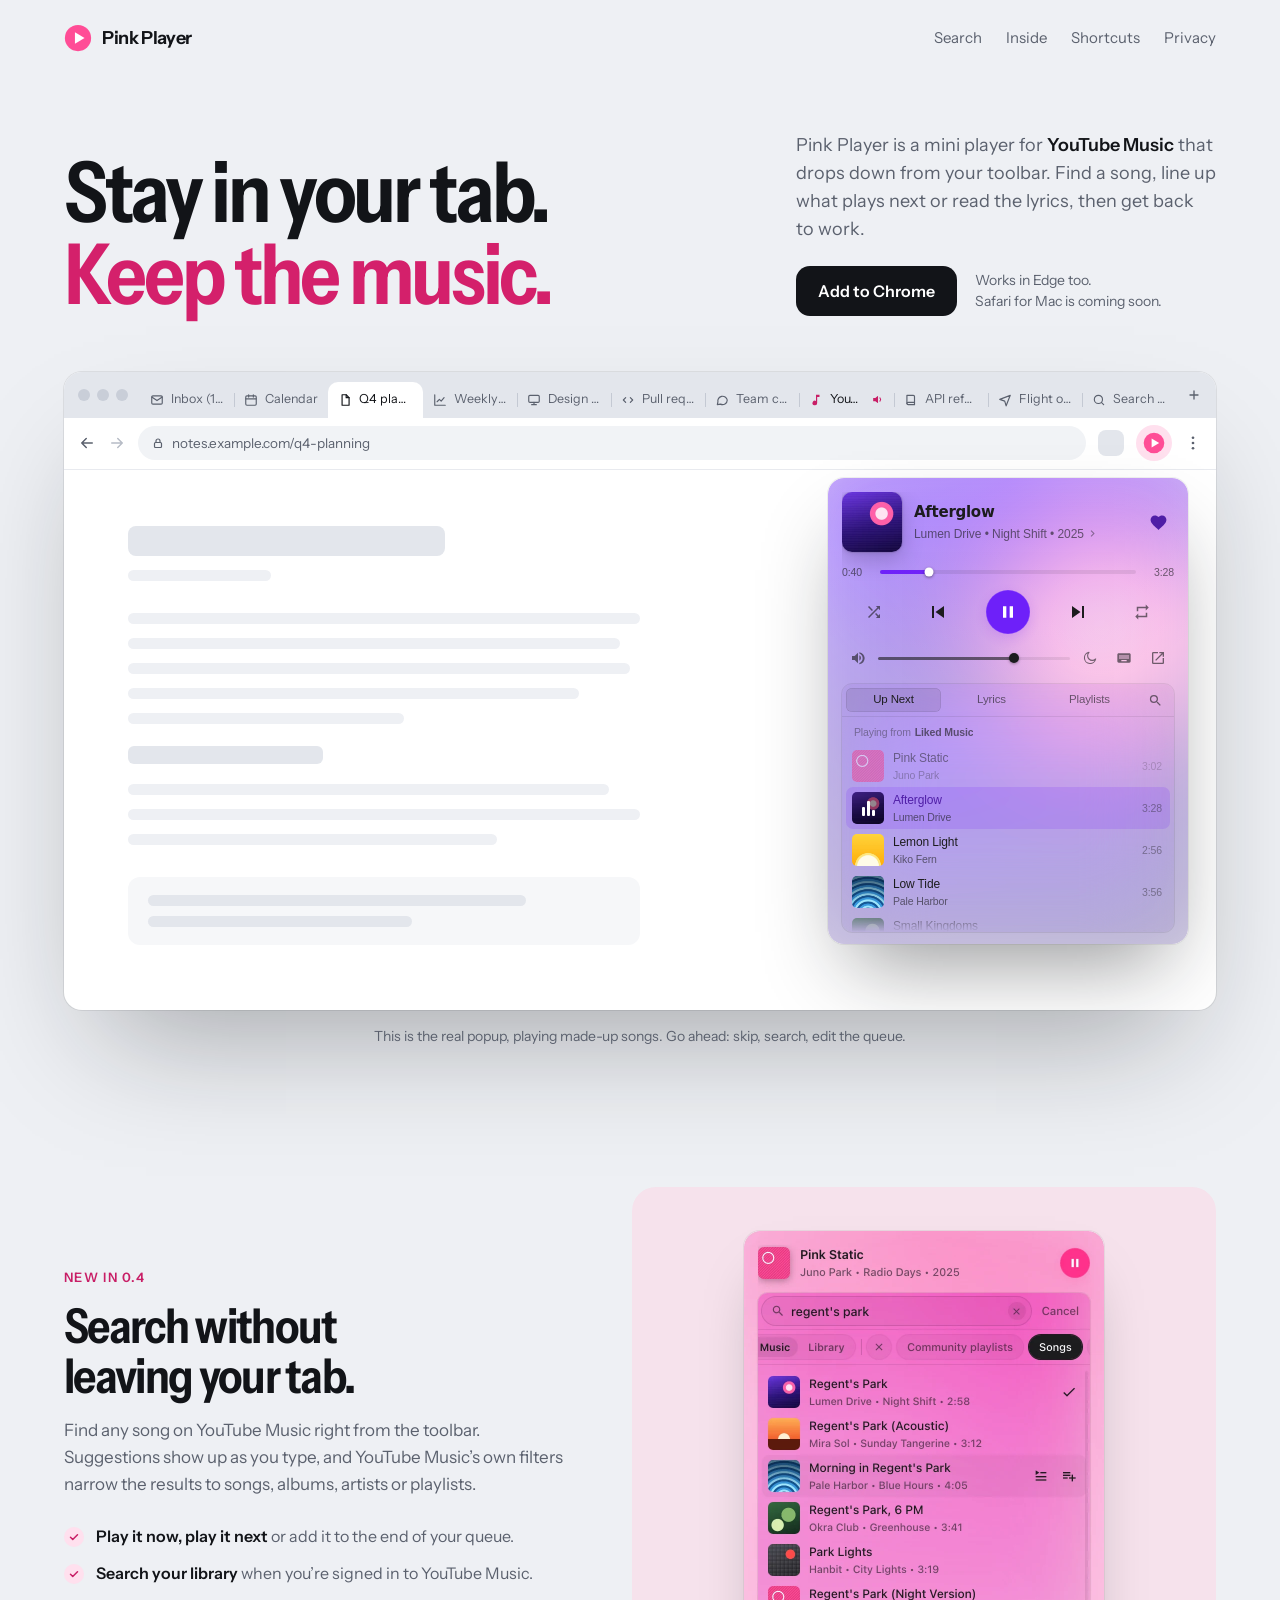
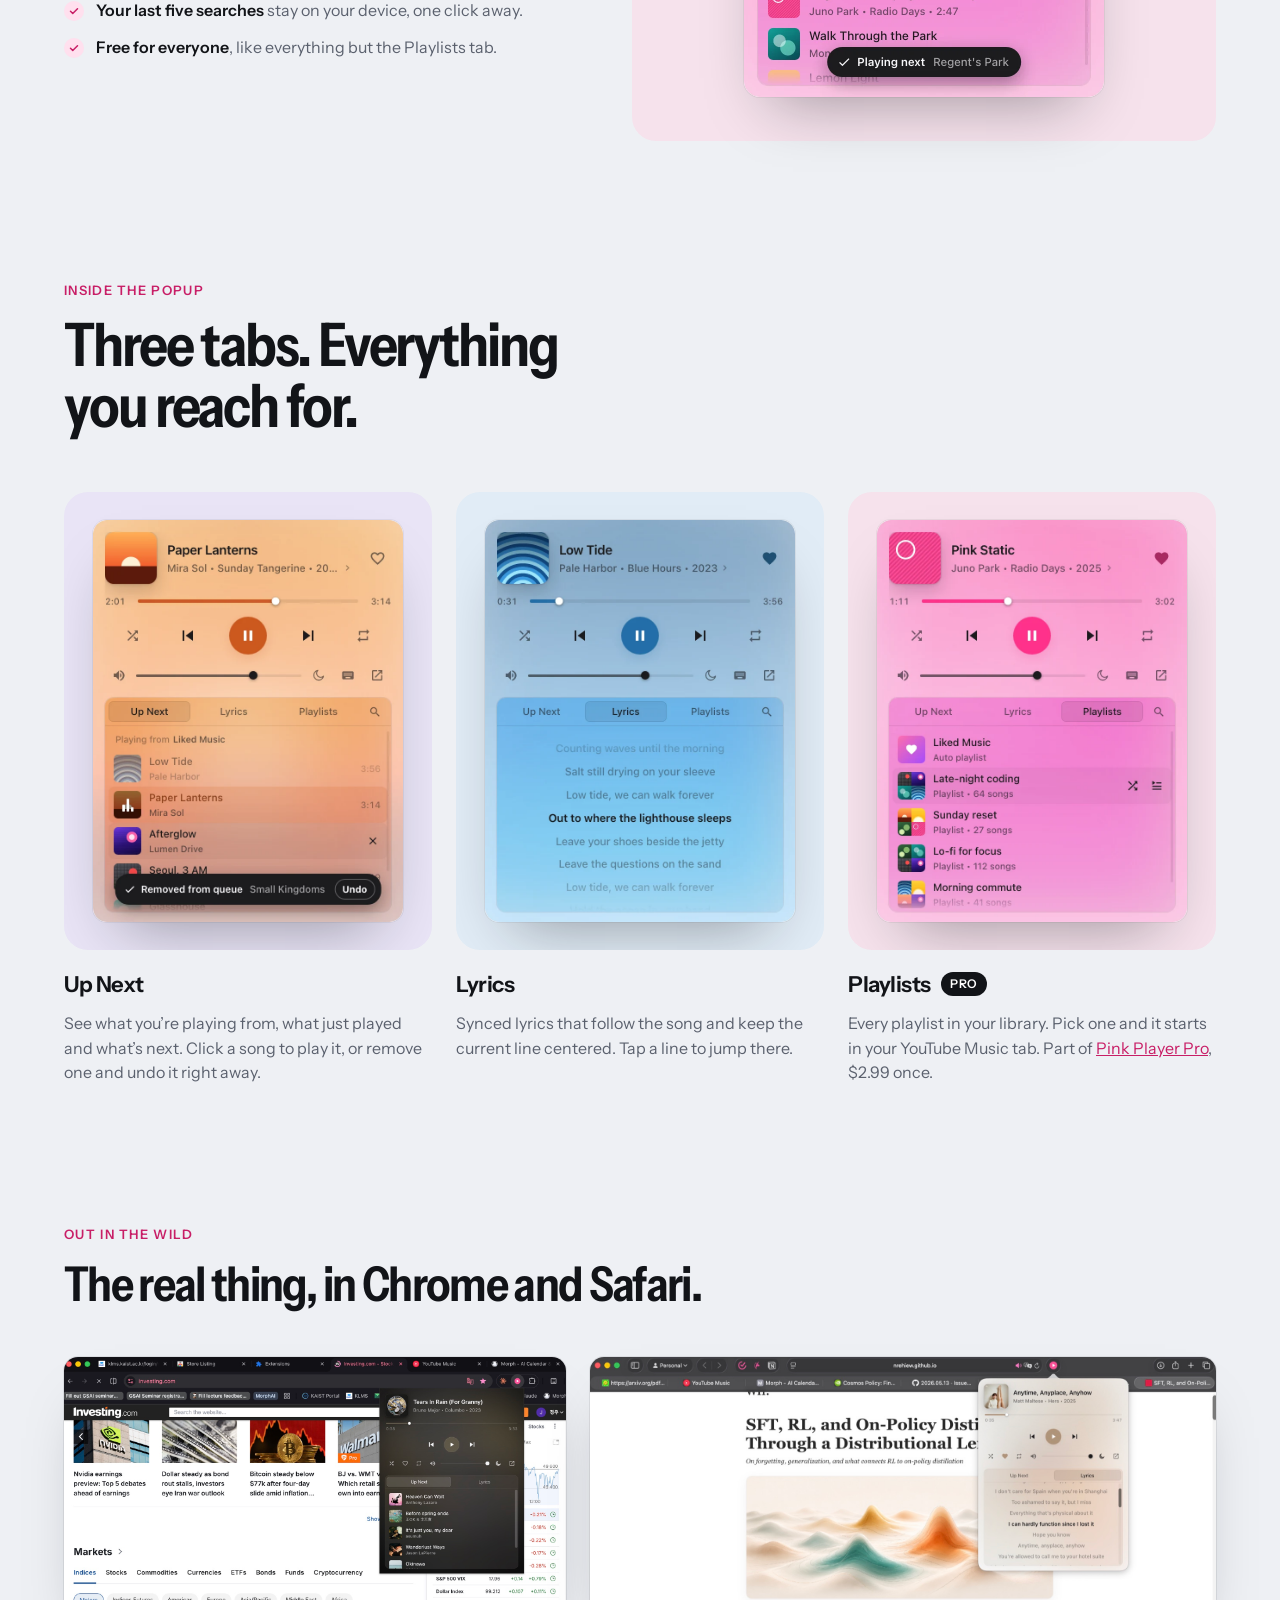
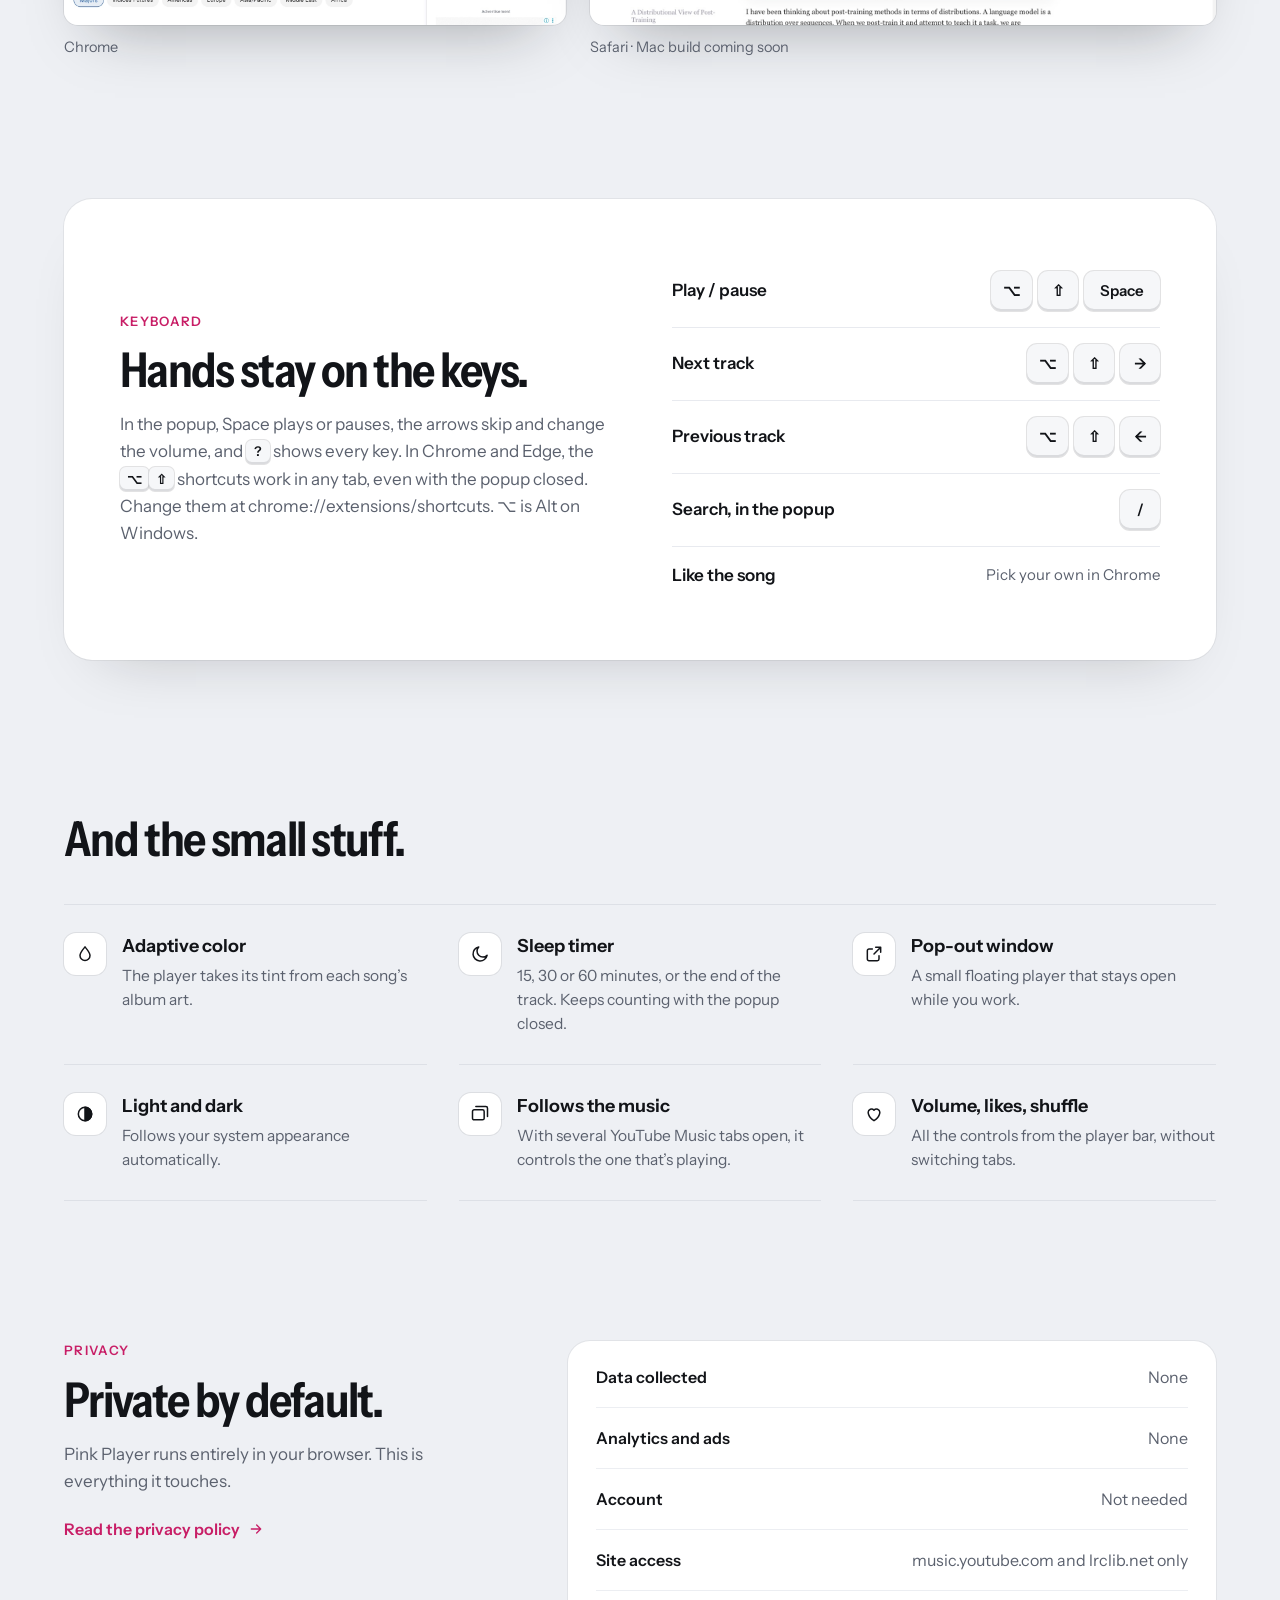
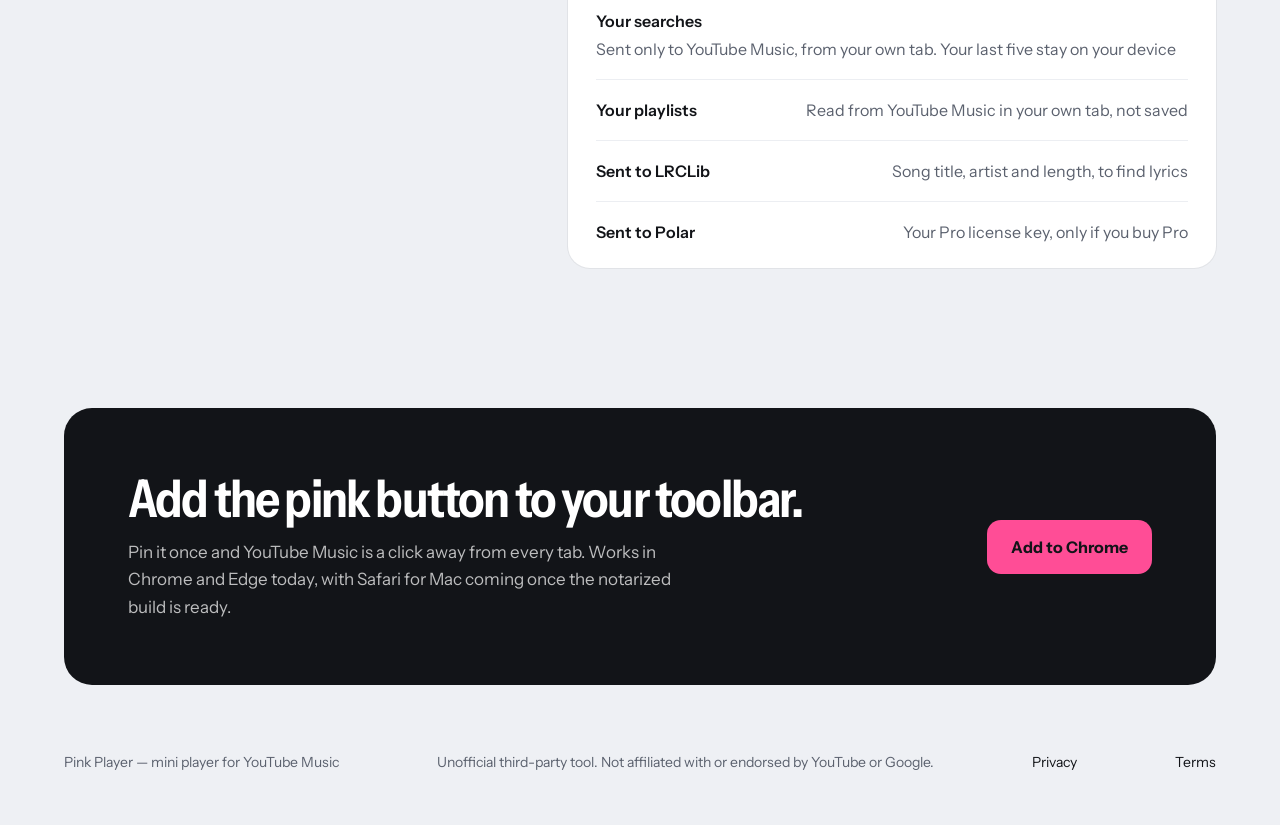
==== commit a477d521: "Site: search, the 0.4 player and a live demo of the real popup - The hero runs the extension's own p" ====
--- a/index.html
+++ b/index.html
@@ -4,13 +4,13 @@
   <meta charset="utf-8" />
   <meta name="viewport" content="width=device-width, initial-scale=1" />
   <title>Pink Player — Mini player for YouTube Music</title>
-  <meta name="description" content="A mini player for YouTube Music that drops down from your browser toolbar. Synced lyrics, your queue and your playlists, one click from any tab." />
+  <meta name="description" content="A mini player for YouTube Music that drops down from your browser toolbar. Search, queue songs and read synced lyrics, one click from any tab." />
   <link rel="canonical" href="https://jungwoo-ahn.github.io/pink-player-site/" />
   <meta name="theme-color" content="#eef0f4" />
   <meta property="og:type" content="website" />
   <meta property="og:url" content="https://jungwoo-ahn.github.io/pink-player-site/" />
   <meta property="og:title" content="Pink Player — Mini player for YouTube Music" />
-  <meta property="og:description" content="Stay in your tab. Keep the music. Synced lyrics, your queue and your playlists, one click from any tab." />
+  <meta property="og:description" content="Stay in your tab. Keep the music. Search, queue songs and read synced lyrics, one click from any tab." />
   <meta property="og:image" content="https://jungwoo-ahn.github.io/pink-player-site/screenshots/og-image.png" />
   <meta property="og:image:width" content="1280" />
   <meta property="og:image:height" content="640" />
@@ -20,8 +20,6 @@
   <link rel="preconnect" href="https://fonts.gstatic.com" crossorigin />
   <link rel="stylesheet" href="https://fonts.googleapis.com/css2?family=Instrument+Sans:wdth,wght@75..100,400..700&display=swap" />
   <link rel="stylesheet" href="assets/site.css" />
-  <link rel="stylesheet" href="assets/player.css" />
-  <script src="assets/player.js" defer></script>
 </head>
 <body>
   <a class="skip-link" href="#main">Skip to content</a>
@@ -33,6 +31,7 @@
         Pink Player
       </a>
       <nav class="nav" aria-label="Main">
+        <a class="nav-link hide-sm" href="#search">Search</a>
         <a class="nav-link hide-sm" href="#tabs">Inside</a>
         <a class="nav-link hide-sm" href="#keys">Shortcuts</a>
         <a class="nav-link hide-sm" href="#privacy">Privacy</a>
@@ -45,7 +44,7 @@
       <div class="hero-top">
         <h1 class="display"><span>Stay in your tab.</span> <span class="accent">Keep the music.</span></h1>
         <div class="hero-side">
-          <p class="lede">Pink Player is a mini player for <strong>YouTube Music</strong> that drops down from your toolbar. Skip a song, read the lyrics or start a playlist, then get back to work.</p>
+          <p class="lede">Pink Player is a mini player for <strong>YouTube Music</strong> that drops down from your toolbar. Find a song, line up what plays next or read the lyrics, then get back to work.</p>
           <div class="actions">
             <a class="btn btn-dark" href="https://chromewebstore.google.com/detail/pink-player-%E2%80%94-mini-for-yo/aaikooaeajlfemfgfmembjkpbppmfloo">Add to Chrome</a>
             <p class="hint">Works in Edge too.<br />Safari for Mac is coming soon.</p>
@@ -130,8 +129,30 @@
             <div class="doc-box"><span style="width: 80%"></span><span style="width: 56%"></span></div>
           </div>
           <div class="window-popup">
-            <div class="pp-host" data-pp-player data-track="afterglow" data-tab="queue" data-theme="light" data-shadow="deep" data-live></div>
-          </div>
+            <div class="pp-frame">
+              <iframe src="demo/popup.html?track=afterglow" width="360" height="466" title="Pink Player demo: the real popup, playing made-up songs"></iframe>
+            </div>
+          </div>
+        </div>
+      </div>
+      <p class="demo-note">This is the real popup, playing made-up songs. Go ahead: skip, search, edit the queue.</p>
+    </section>
+
+    <section class="section wrap" id="search" aria-labelledby="search-title">
+      <div class="feature">
+        <div class="feature-copy">
+          <p class="eyebrow">New in 0.4</p>
+          <h2 class="title title-sm" id="search-title">Search without leaving your tab.</h2>
+          <p class="copy">Find any song on YouTube Music right from the toolbar. Suggestions show up as you type, and YouTube Music’s own filters narrow the results to songs, albums, artists or playlists.</p>
+          <ul class="ticks">
+            <li><strong>Play it now, play it next</strong> or add it to the end of your queue.</li>
+            <li><strong>Search your library</strong> when you’re signed in to YouTube Music.</li>
+            <li><strong>Your last five searches</strong> stay on your device, one click away.</li>
+            <li><strong>Free for everyone</strong>, like everything but the Playlists tab.</li>
+          </ul>
+        </div>
+        <div class="feature-stage tint-blush">
+          <img src="screenshots/popup-search.webp" width="360" height="466" loading="lazy" alt="The Pink Player popup searching for “regent’s park”: made-up songs filtered to Songs, a ✓ on the one just set to play next" />
         </div>
       </div>
     </section>
@@ -142,21 +163,21 @@
       <div class="trio">
         <article class="trio-card">
           <div class="trio-stage tint-lilac">
-            <div class="pp-host" data-pp-player data-track="afterglow" data-tab="queue" data-theme="light" data-shadow="soft"></div>
+            <img src="screenshots/popup-upnext.webp" width="360" height="466" loading="lazy" alt="Up Next: Playing from Liked Music, the song that just played, durations, and a song removed with Undo" />
           </div>
           <h3>Up Next</h3>
-          <p>Your queue with album art. Click any song and it plays now.</p>
+          <p>See what you’re playing from, what just played and what’s next. Click a song to play it, or remove one and undo it right away.</p>
         </article>
         <article class="trio-card">
           <div class="trio-stage tint-sky">
-            <div class="pp-host" data-pp-player data-track="tide" data-tab="lyrics" data-theme="light" data-shadow="soft" data-live></div>
+            <img src="screenshots/popup-lyrics.webp" width="360" height="466" loading="lazy" alt="Synced lyrics with the current line centered" />
           </div>
           <h3>Lyrics</h3>
-          <p>Synced lyrics that follow the song. Tap a line to jump there.</p>
+          <p>Synced lyrics that follow the song and keep the current line centered. Tap a line to jump there.</p>
         </article>
         <article class="trio-card">
           <div class="trio-stage tint-blush">
-            <div class="pp-host" data-pp-player data-track="static" data-tab="playlists" data-theme="light" data-shadow="soft"></div>
+            <img src="screenshots/popup-playlists.webp" width="360" height="466" loading="lazy" alt="Your YouTube Music playlists, with Shuffle and Play next on a row" />
           </div>
           <div class="trio-head">
             <h3>Playlists</h3>
@@ -191,7 +212,7 @@
         <div>
           <p class="eyebrow">Keyboard</p>
           <h2 class="title title-sm" id="keys-title">Hands stay on the keys.</h2>
-          <p class="copy">Shortcuts work in any tab while your browser is in front, even with the popup closed. Change them at chrome://extensions/shortcuts. ⌥ is Alt on Windows.</p>
+          <p class="copy">In the popup, Space plays or pauses, the arrows skip and change the volume, and <kbd>?</kbd> shows every key. In Chrome and Edge, the <kbd>⌥</kbd><kbd>⇧</kbd> shortcuts work in any tab, even with the popup closed. Change them at chrome://extensions/shortcuts. ⌥ is Alt on Windows.</p>
         </div>
         <dl class="keys">
           <div>
@@ -205,6 +226,10 @@
           <div>
             <dt>Previous track</dt>
             <dd><span class="sr-only">Option + Shift + Left arrow</span><kbd aria-hidden="true">⌥</kbd><kbd aria-hidden="true">⇧</kbd><kbd aria-hidden="true">←</kbd></dd>
+          </div>
+          <div>
+            <dt>Search, in the popup</dt>
+            <dd><span class="sr-only">Slash</span><kbd aria-hidden="true">/</kbd></dd>
           </div>
           <div>
             <dt>Like the song</dt>
@@ -259,6 +284,7 @@
           <div><dt>Analytics and ads</dt><dd>None</dd></div>
           <div><dt>Account</dt><dd>Not needed</dd></div>
           <div><dt>Site access</dt><dd>music.youtube.com and lrclib.net only</dd></div>
+          <div><dt>Your searches</dt><dd>Sent only to YouTube Music, from your own tab. Your last five stay on your device</dd></div>
           <div><dt>Your playlists</dt><dd>Read from YouTube Music in your own tab, not saved</dd></div>
           <div><dt>Sent to LRCLib</dt><dd>Song title, artist and length, to find lyrics</dd></div>
           <div><dt>Sent to Polar</dt><dd>Your Pro license key, only if you buy Pro</dd></div>
--- a/assets/site.css
+++ b/assets/site.css
@@ -138,22 +138,6 @@
 .btn-pink { background: var(--pink); color: var(--ink); font-weight: 700; }
 .btn-pink:hover { color: var(--ink); filter: brightness(1.06); }
 
-/* Apple's "Download on the Mac App Store" badge, used as-is at button height */
-.store-badge {
-  display: inline-flex;
-  flex-shrink: 0;
-  transition: transform 120ms ease;
-}
-.store-badge:active { transform: scale(0.98); }
-.store-badge img { display: block; width: auto; height: 50px; }
-.cta .store-badge img { height: 54px; }
-.cta-actions {
-  display: flex;
-  flex-wrap: wrap;
-  align-items: center;
-  gap: 14px;
-}
-
 /* -------------------------------------------------------------------------
    Hero
    ------------------------------------------------------------------------- */
@@ -585,16 +569,6 @@
   margin-top: 12px;
   font-size: 14.5px;
   color: var(--dim);
-}
-/* A text link in a caption, not the image card style of `.wild a` */
-.wild figcaption a,
-.wild figcaption a:hover {
-  display: inline;
-  border-radius: 0;
-  overflow: visible;
-  box-shadow: none;
-  transform: none;
-  color: inherit;
 }
 
 /* Keyboard */
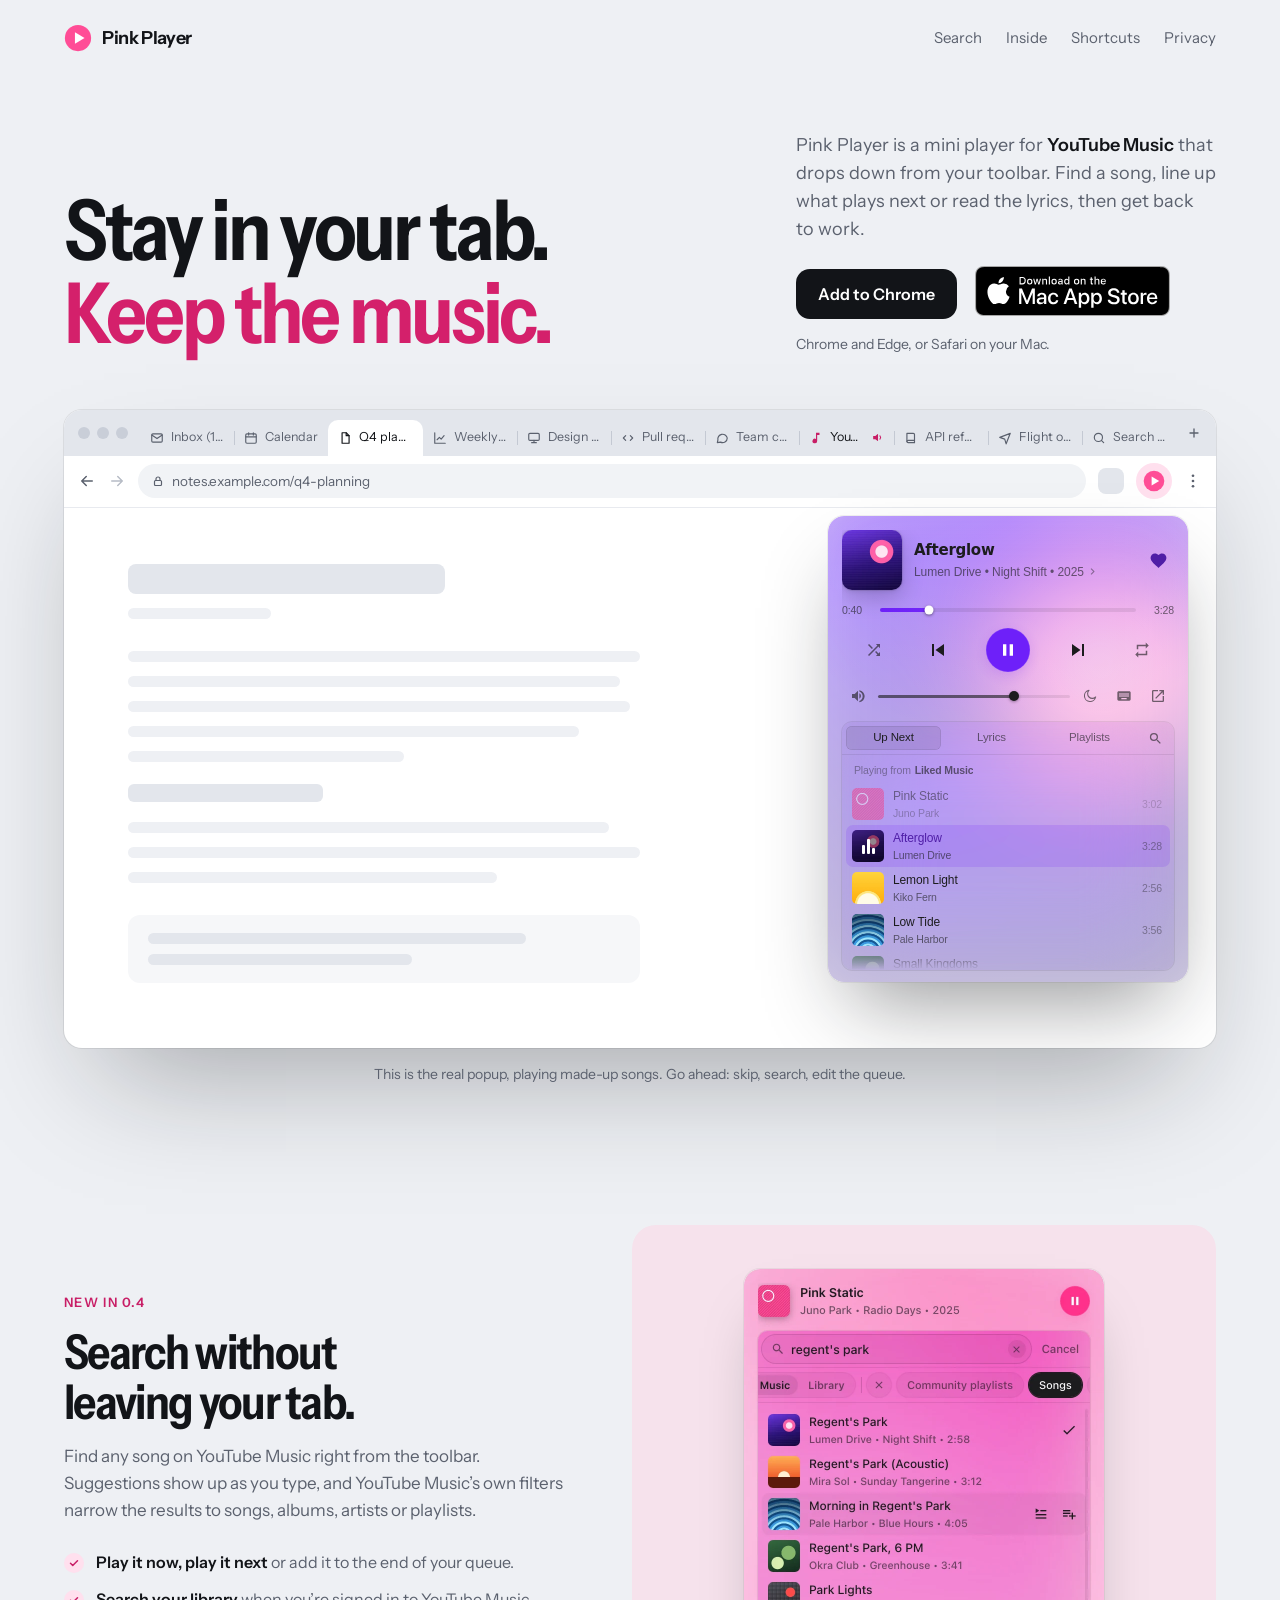
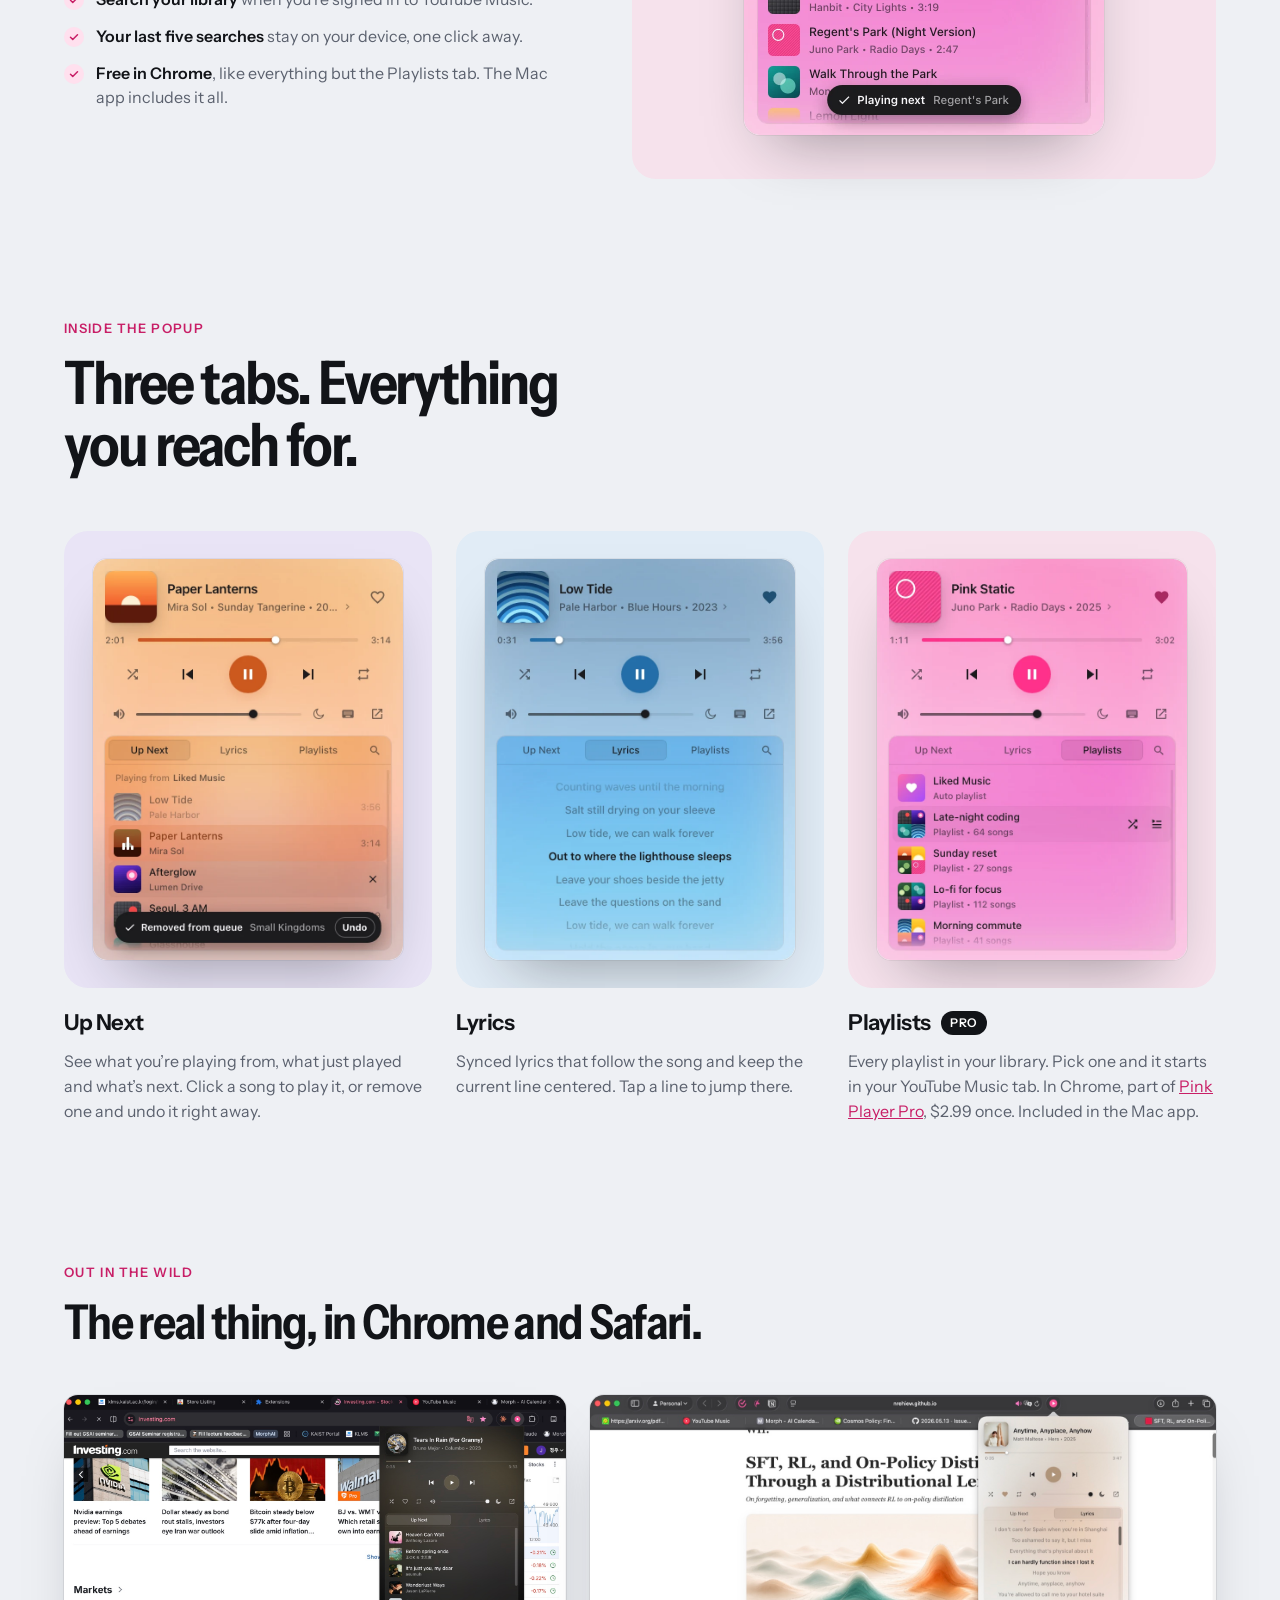
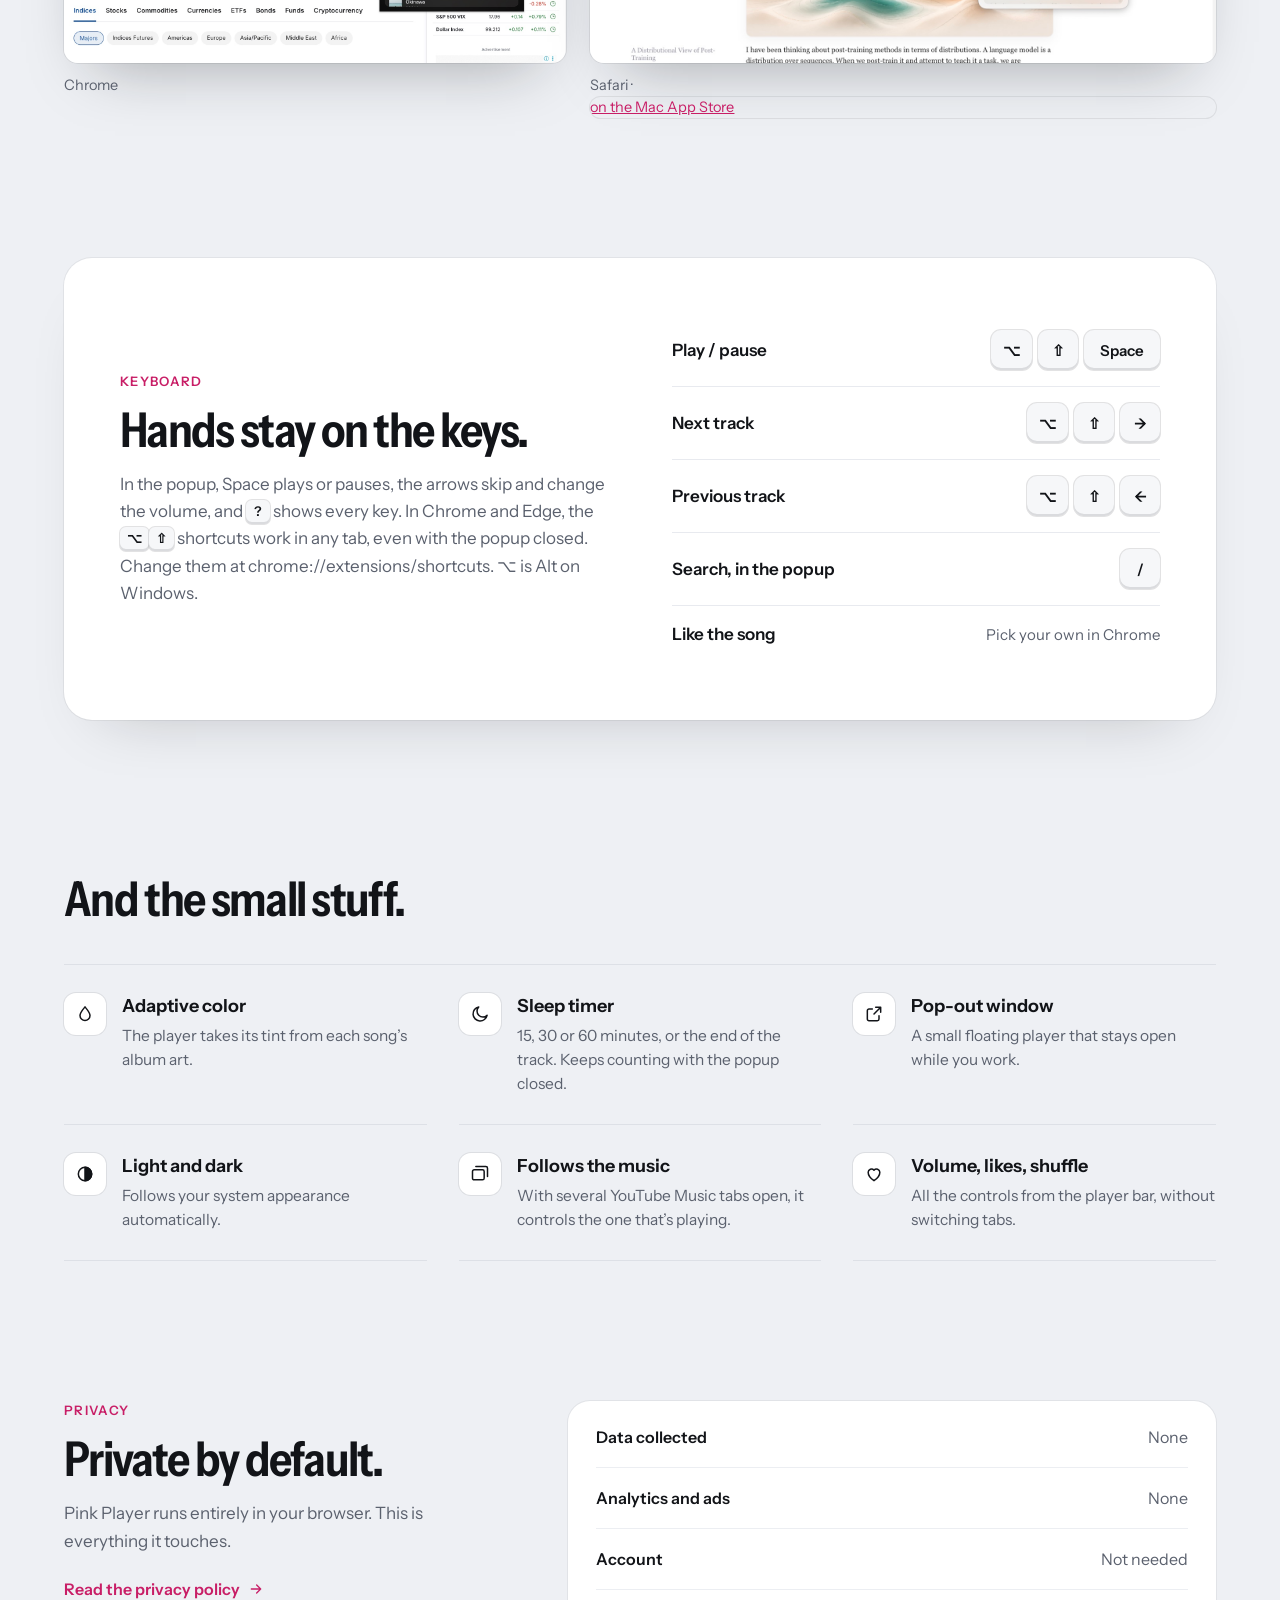
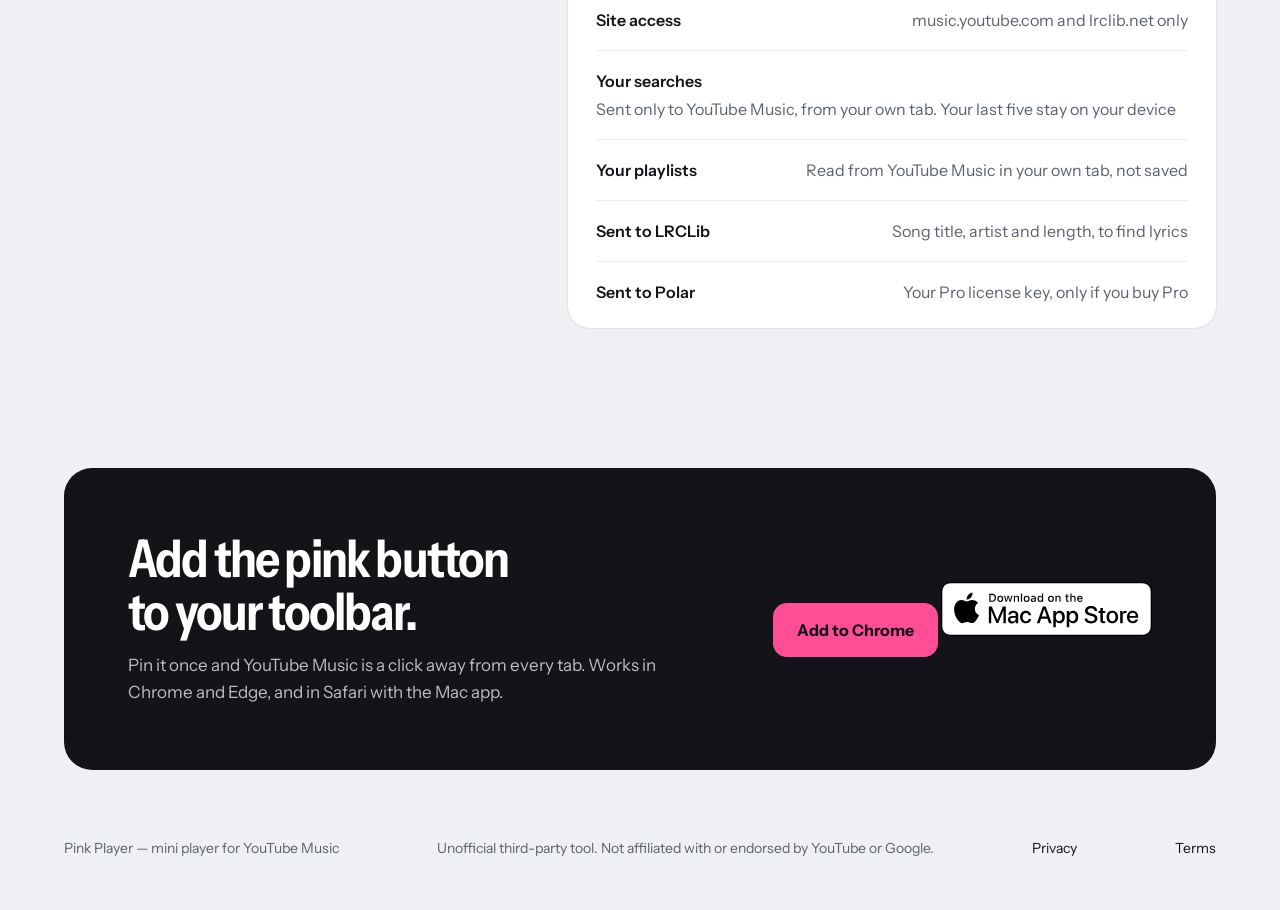
==== commit 31fe2988: "Site: say Pro is for Chrome; the Mac app includes everything The 0.4 copy said search is "free for e" ====
--- a/index.html
+++ b/index.html
@@ -47,7 +47,8 @@
           <p class="lede">Pink Player is a mini player for <strong>YouTube Music</strong> that drops down from your toolbar. Find a song, line up what plays next or read the lyrics, then get back to work.</p>
           <div class="actions">
             <a class="btn btn-dark" href="https://chromewebstore.google.com/detail/pink-player-%E2%80%94-mini-for-yo/aaikooaeajlfemfgfmembjkpbppmfloo">Add to Chrome</a>
-            <p class="hint">Works in Edge too.<br />Safari for Mac is coming soon.</p>
+            <a class="store-badge" href="https://apps.apple.com/app/id6823947078"><img src="assets/mac-app-store-badge-black.svg" width="195" height="50" alt="Download on the Mac App Store" /></a>
+            <p class="hint">Chrome and Edge, or Safari on your Mac.</p>
           </div>
         </div>
       </div>
@@ -148,7 +149,7 @@
             <li><strong>Play it now, play it next</strong> or add it to the end of your queue.</li>
             <li><strong>Search your library</strong> when you’re signed in to YouTube Music.</li>
             <li><strong>Your last five searches</strong> stay on your device, one click away.</li>
-            <li><strong>Free for everyone</strong>, like everything but the Playlists tab.</li>
+            <li><strong>Free in Chrome</strong>, like everything but the Playlists tab. The Mac app includes it all.</li>
           </ul>
         </div>
         <div class="feature-stage tint-blush">
@@ -183,7 +184,7 @@
             <h3>Playlists</h3>
             <span class="badge">PRO</span>
           </div>
-          <p>Every playlist in your library. Pick one and it starts in your YouTube Music tab. Part of <a href="terms.html">Pink Player Pro</a>, $2.99 once.</p>
+          <p>Every playlist in your library. Pick one and it starts in your YouTube Music tab. In Chrome, part of <a href="terms.html">Pink Player Pro</a>, $2.99 once. Included in the Mac app.</p>
         </article>
       </div>
     </section>
@@ -202,7 +203,7 @@
           <a href="screenshots/wild-safari.jpg">
             <img src="screenshots/wild-safari.jpg" width="1600" height="686" loading="lazy" alt="Pink Player open over a blog post in Safari, showing synced lyrics" />
           </a>
-          <figcaption>Safari · Mac build coming soon</figcaption>
+          <figcaption>Safari · <a href="https://apps.apple.com/app/id6823947078">on the Mac App Store</a></figcaption>
         </figure>
       </div>
     </section>
@@ -296,9 +297,12 @@
       <div class="cta">
         <div class="cta-copy">
           <h2 id="get-title">Add the pink button to your toolbar.</h2>
-          <p>Pin it once and YouTube Music is a click away from every tab. Works in Chrome and Edge today, with Safari for Mac coming once the notarized build is ready.</p>
-        </div>
-        <a class="btn btn-pink btn-lg" href="https://chromewebstore.google.com/detail/pink-player-%E2%80%94-mini-for-yo/aaikooaeajlfemfgfmembjkpbppmfloo">Add to Chrome</a>
+          <p>Pin it once and YouTube Music is a click away from every tab. Works in Chrome and Edge, and in Safari with the Mac app.</p>
+        </div>
+        <div class="cta-actions">
+          <a class="btn btn-pink btn-lg" href="https://chromewebstore.google.com/detail/pink-player-%E2%80%94-mini-for-yo/aaikooaeajlfemfgfmembjkpbppmfloo">Add to Chrome</a>
+          <a class="store-badge" href="https://apps.apple.com/app/id6823947078"><img src="assets/mac-app-store-badge-white.svg" width="211" height="54" alt="Download on the Mac App Store" /></a>
+        </div>
       </div>
     </section>
   </main>
